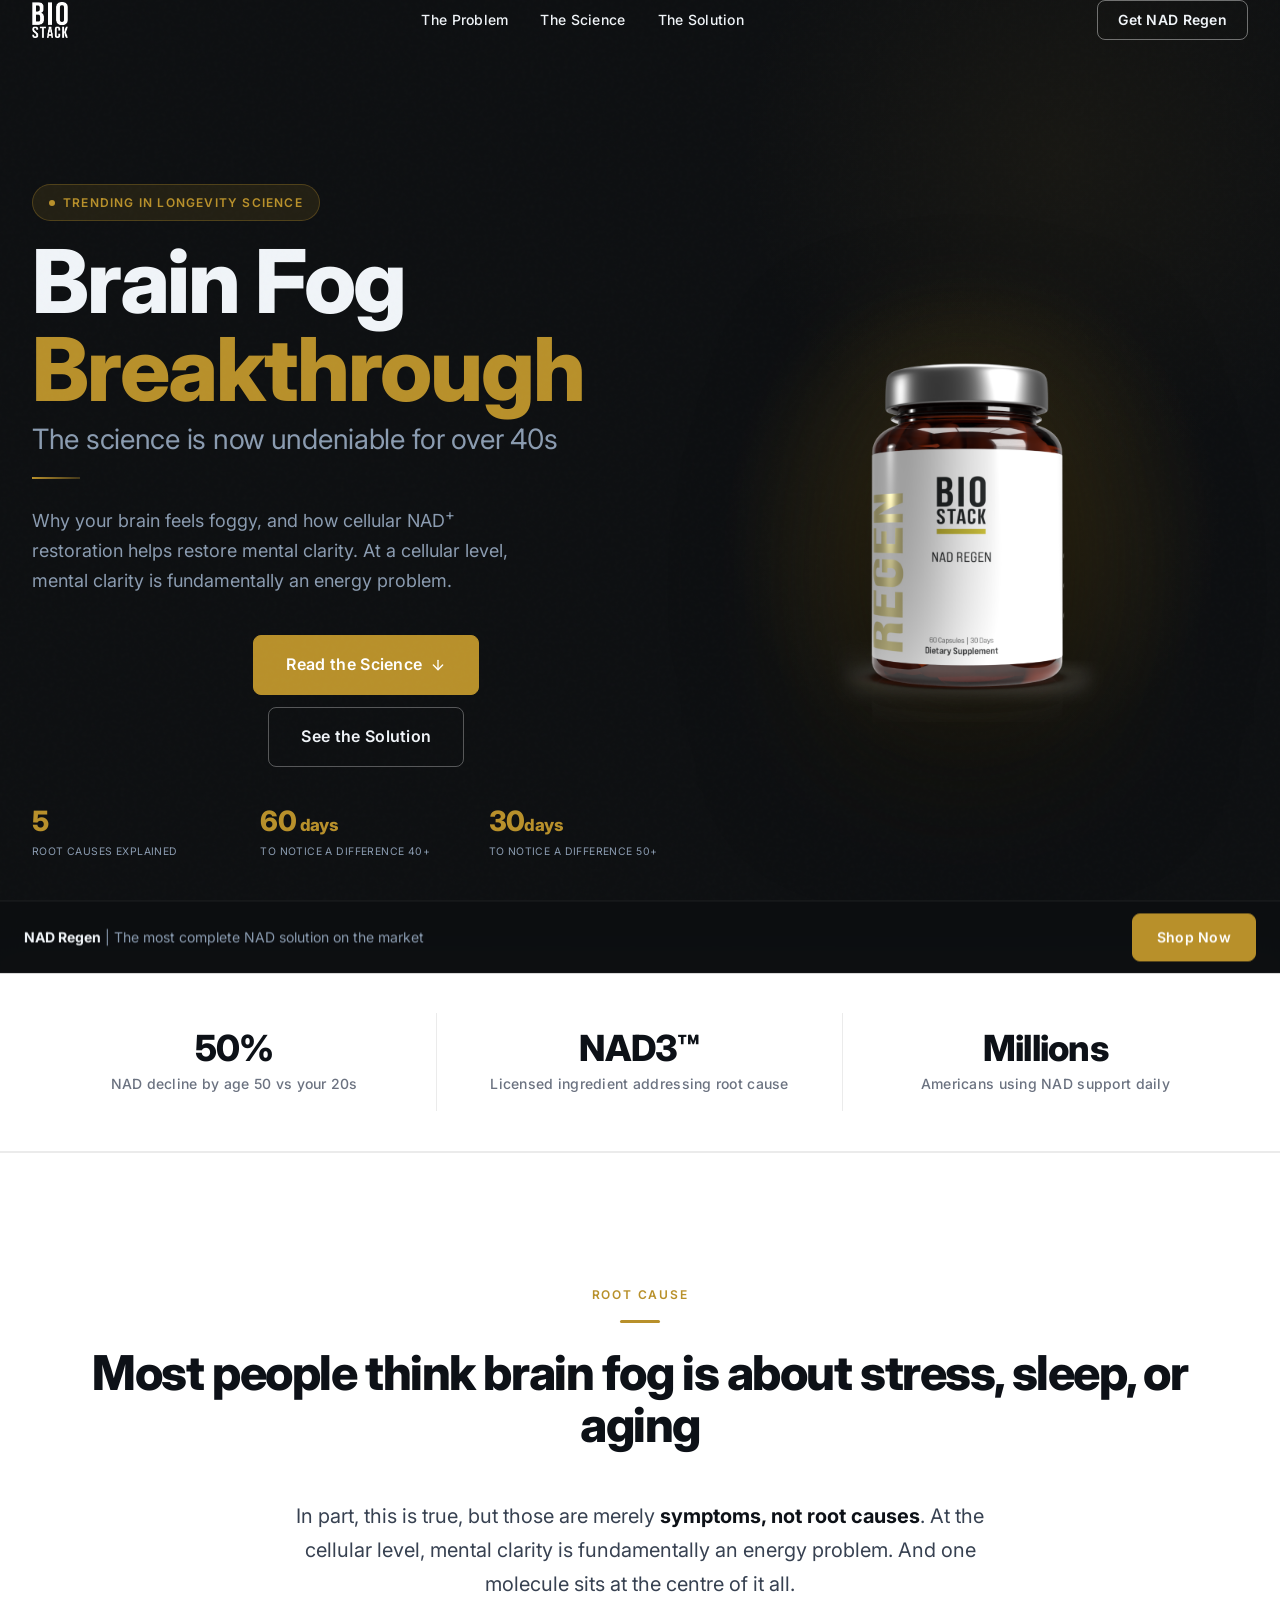
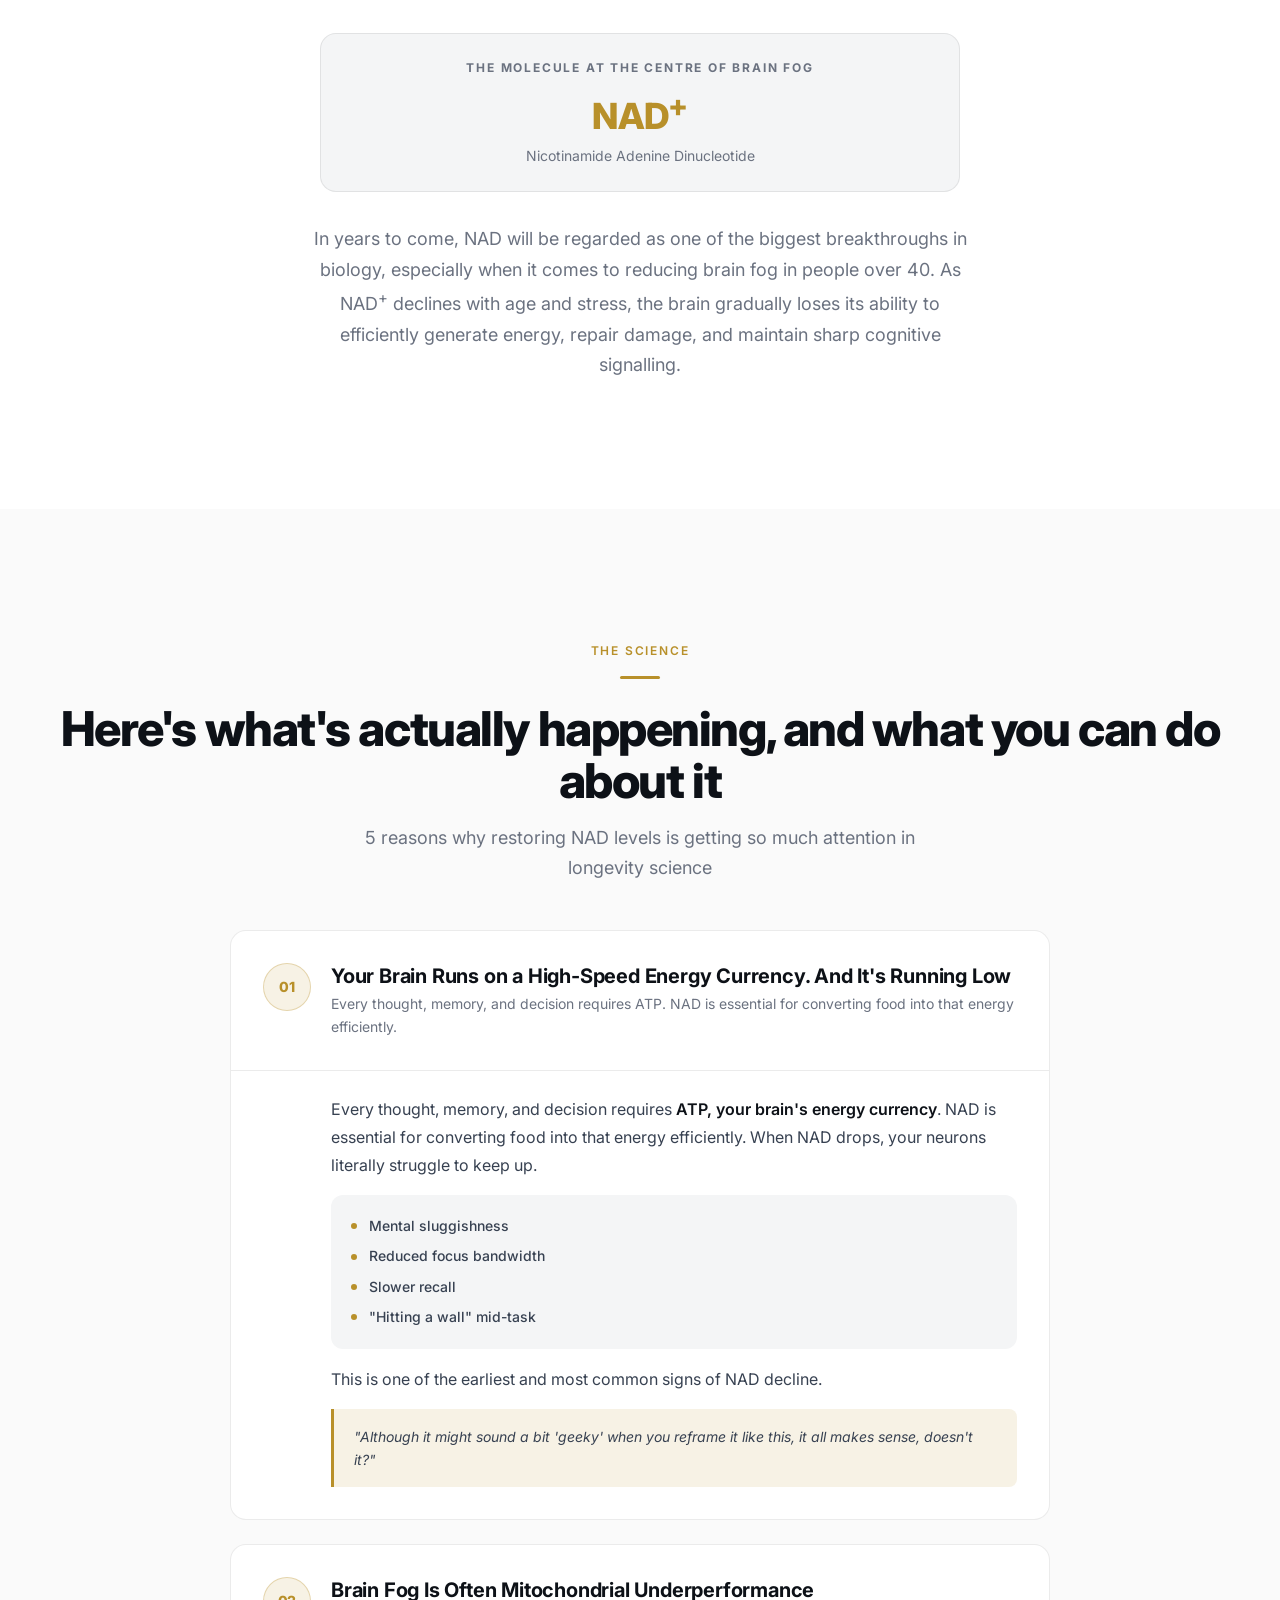
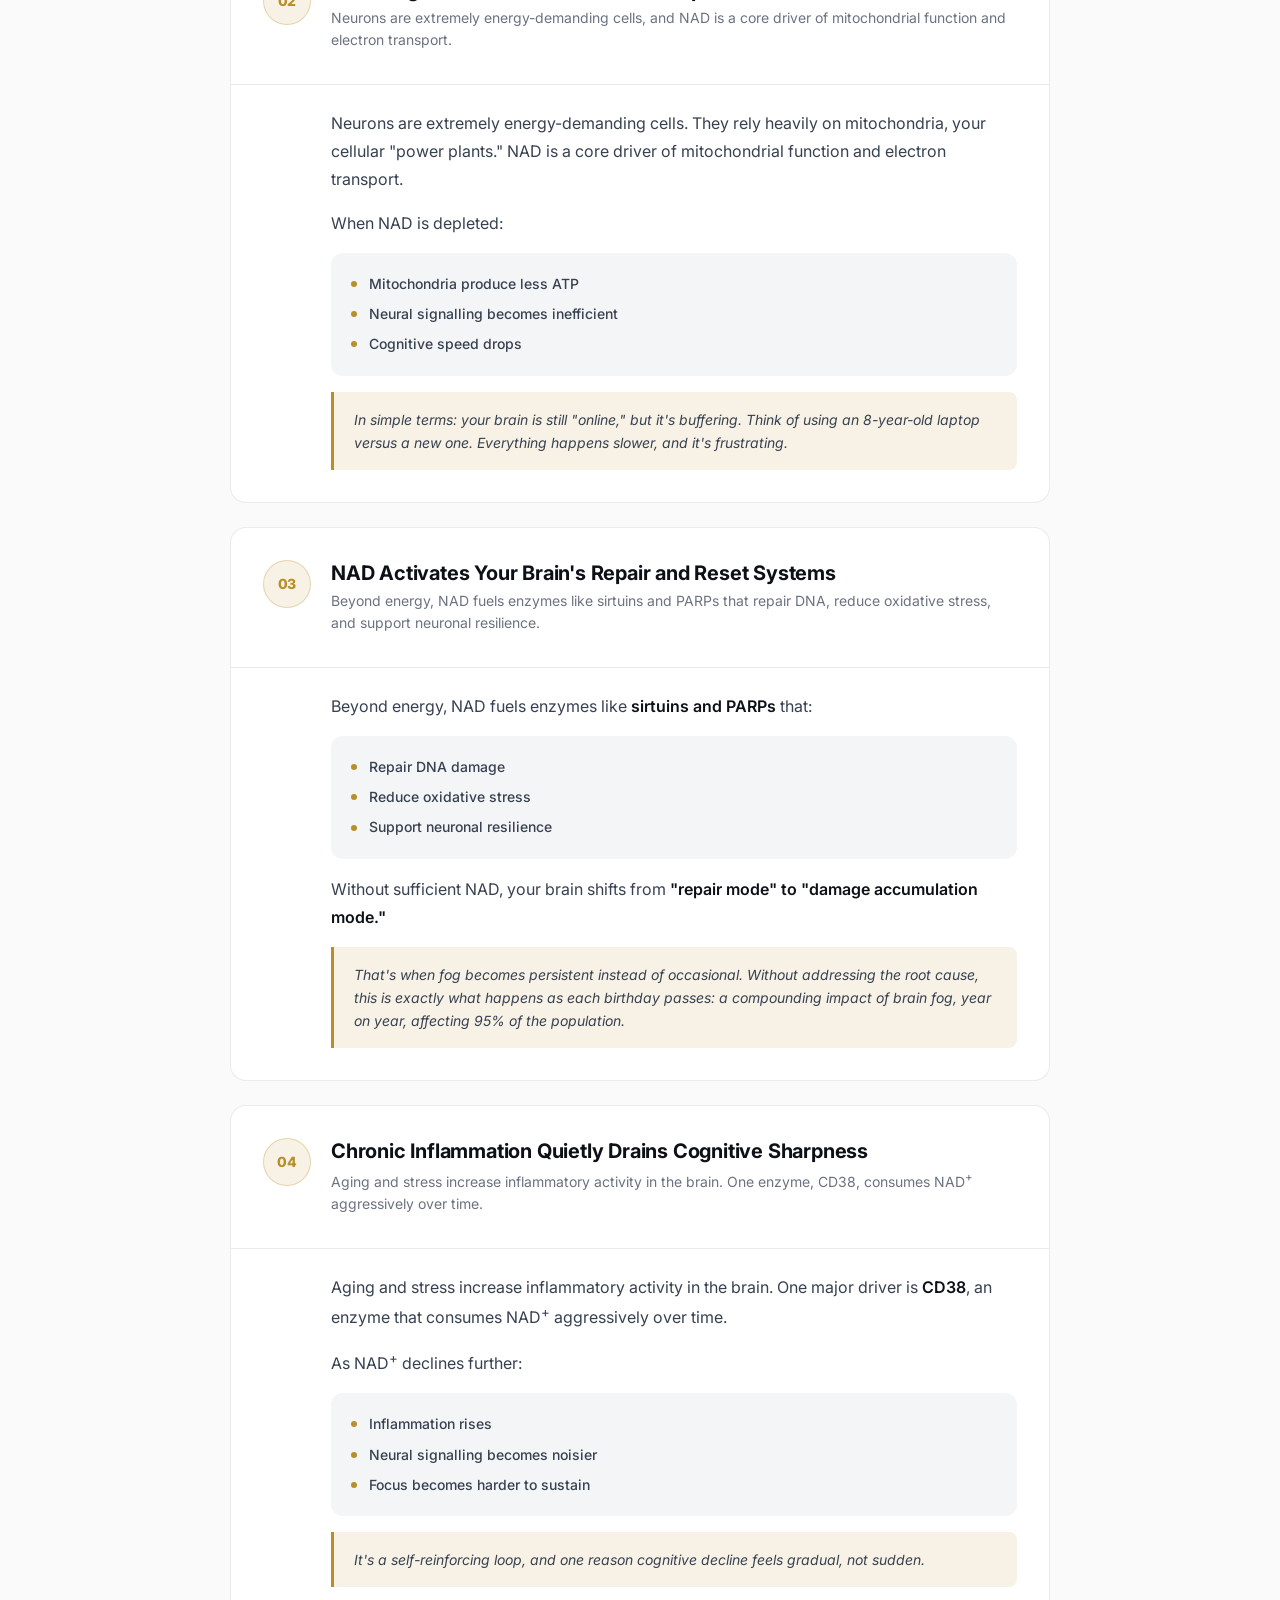
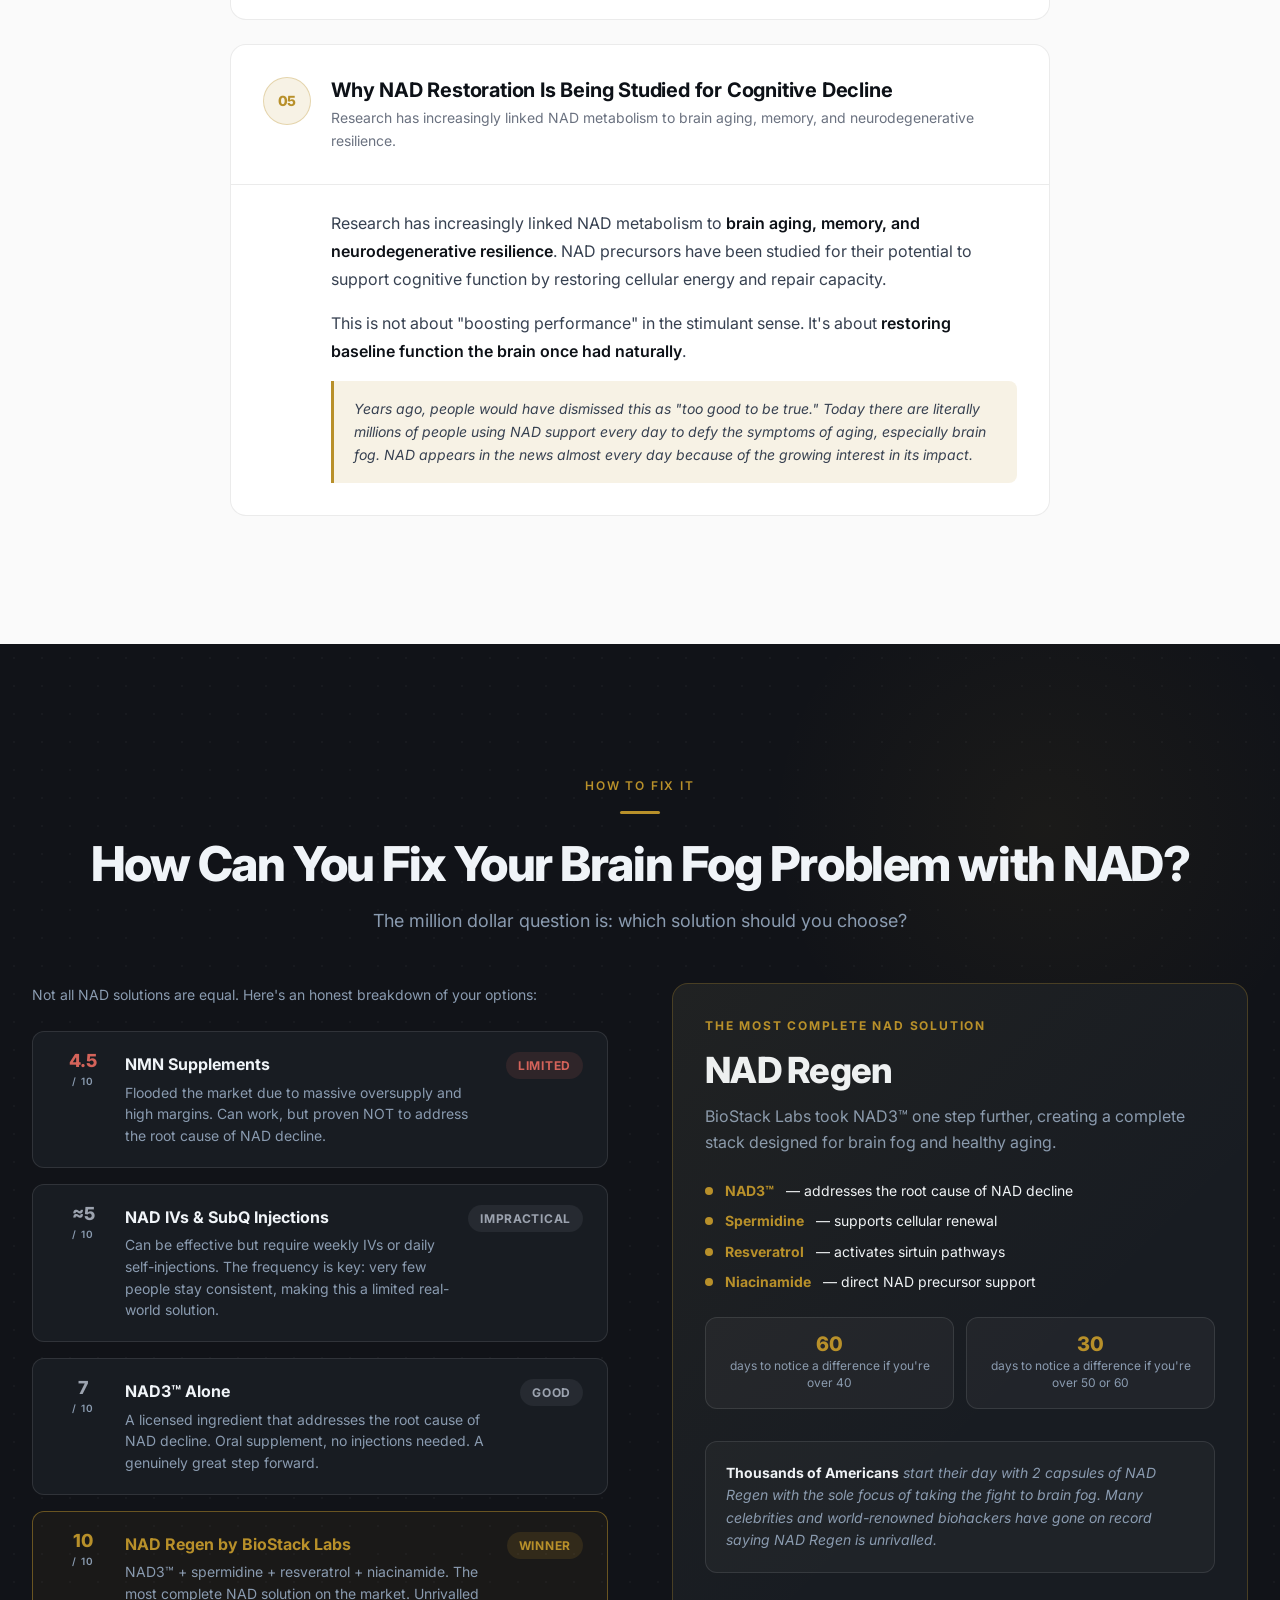
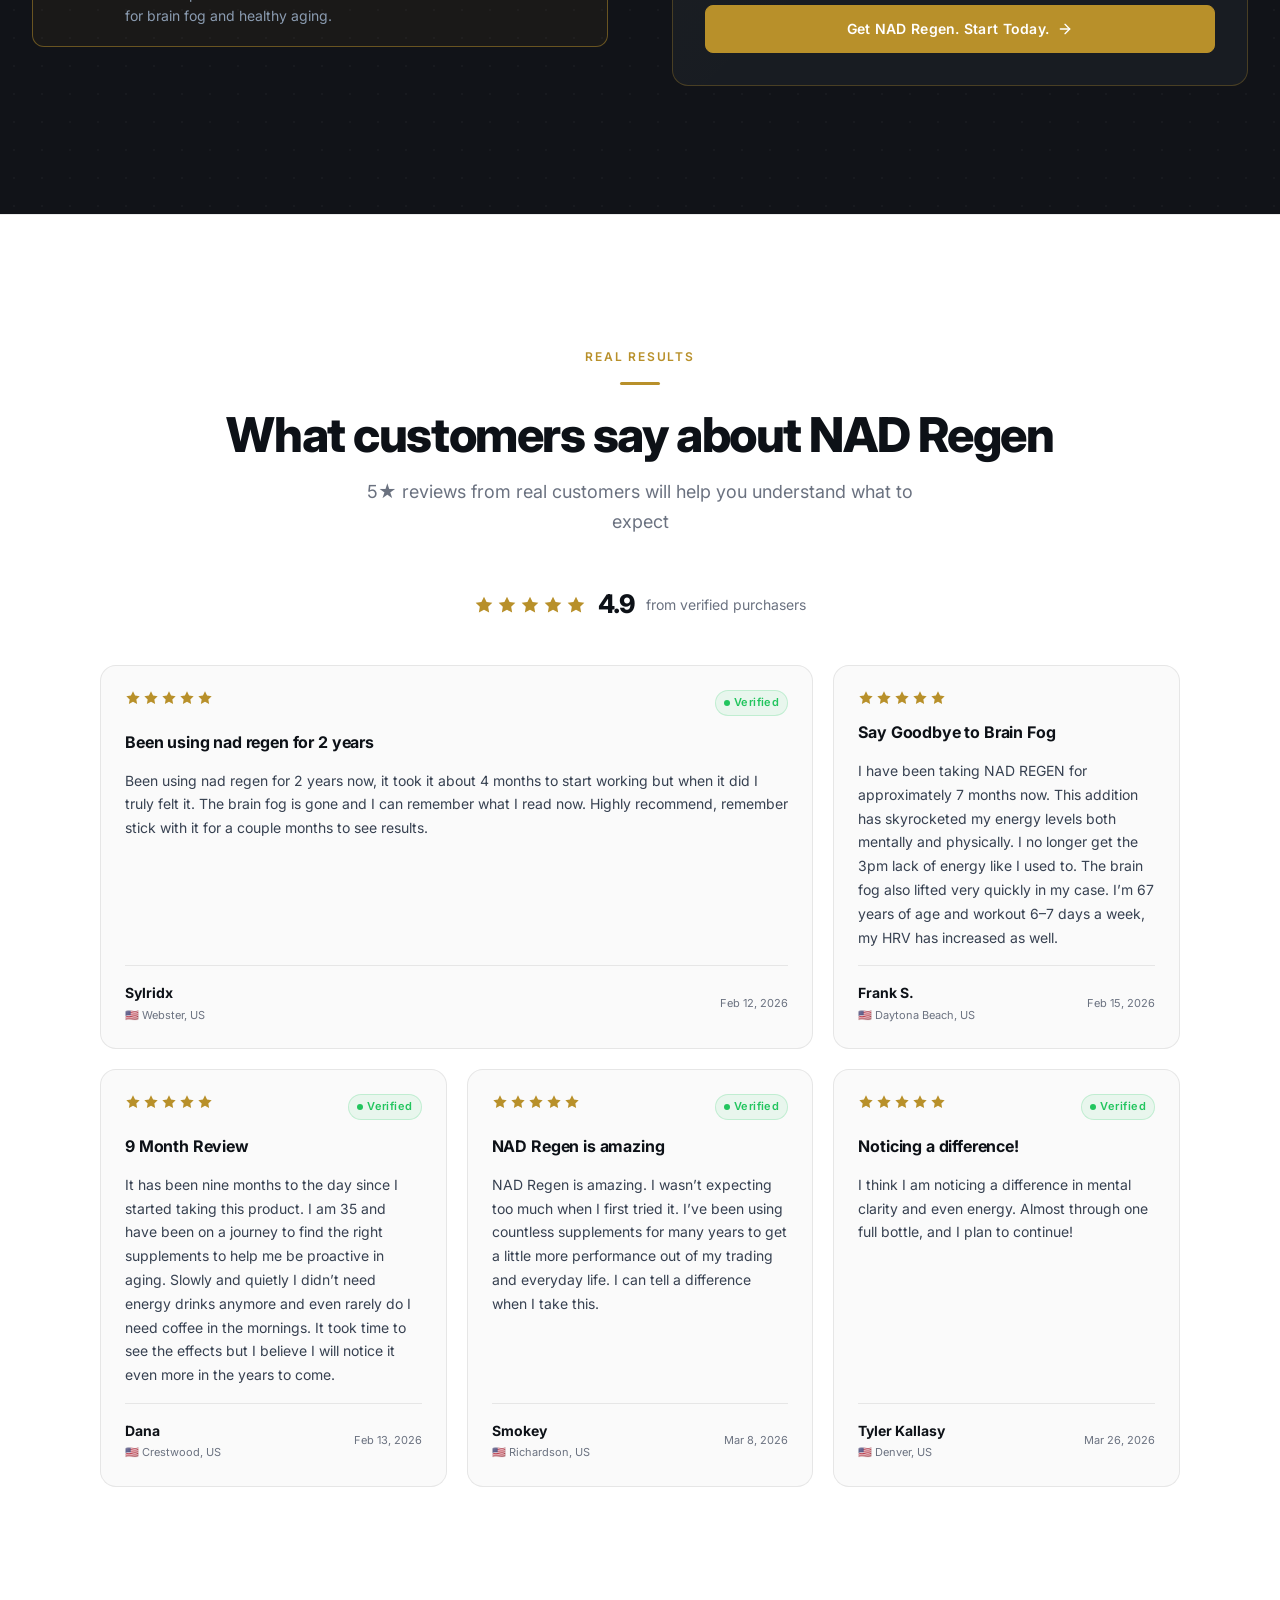
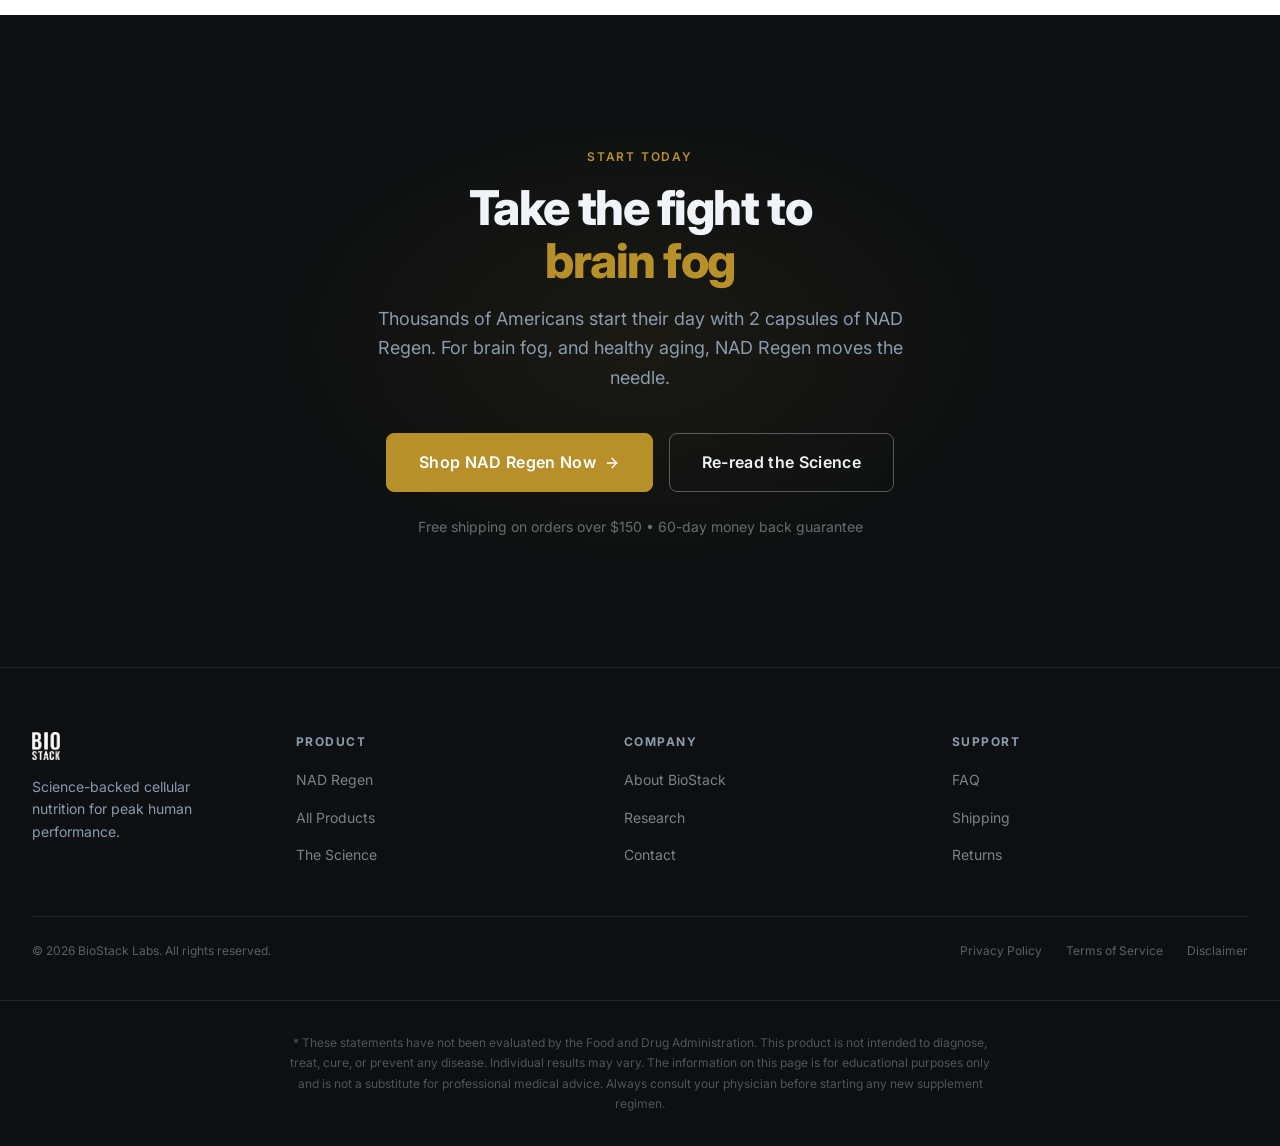
==== index.html @ 18ed27dd "Minor copy and UI fixes across both landing pages - Remove em-dashes from body copy throughout both " ====
<!DOCTYPE html>
<html lang="en">
<head>
  <meta charset="UTF-8">
  <meta name="viewport" content="width=device-width, initial-scale=1.0, viewport-fit=cover">
  <title>Brain Fog Breakthrough — NAD Regen | BioStack Labs</title>
  <meta name="description" content="Why your brain feels foggy after 40 — and how cellular NAD+ restoration helps restore mental clarity. The science is now undeniable.">
  <link rel="stylesheet" href="style.css">
  <style>
    /* ============================================================
       LANDER-SPECIFIC OVERRIDES & ADDITIONS
       ============================================================ */

    /* Progress bar */
    .progress-bar {
      position: fixed;
      top: 0;
      left: 0;
      height: 3px;
      background: linear-gradient(90deg, var(--color-accent-gold), #E8B84B);
      width: 0%;
      z-index: 200;
      transition: width 0.1s linear;
    }

    /* ── Hero ── */
    .hero__badge {
      display: inline-flex;
      align-items: center;
      gap: var(--space-2);
      background: rgba(184,144,42,0.12);
      border: 1px solid rgba(184,144,42,0.3);
      border-radius: 99px;
      padding: var(--space-2) var(--space-4);
      font-size: var(--text-xs);
      font-weight: 600;
      letter-spacing: 0.1em;
      text-transform: uppercase;
      color: var(--color-accent-gold);
      margin-bottom: var(--space-4);
    }

    .hero__badge-dot {
      width: 6px;
      height: 6px;
      border-radius: 50%;
      background: var(--color-accent-gold);
      animation: pulse 2s ease-in-out infinite;
    }

    @keyframes pulse {
      0%, 100% { opacity: 1; transform: scale(1); }
      50% { opacity: 0.5; transform: scale(0.8); }
    }

    .hero__headline-sub {
      display: block;
      font-size: clamp(1rem, 4vw, 1.75rem);
      font-weight: 400;
      color: var(--color-text-muted-on-dark);
      margin-top: var(--space-3);
      letter-spacing: -0.01em;
    }

    .hero__stat-row {
      display: grid;
      grid-template-columns: repeat(3, 1fr);
      gap: var(--space-4);
      margin-top: var(--space-8);
    }

    .hero__stat {
      display: flex;
      flex-direction: column;
      gap: 2px;
    }

    .hero__stat-value {
      font-size: clamp(1.1rem, 4vw, 1.75rem);
      font-weight: 800;
      color: var(--color-accent-gold);
      letter-spacing: -0.02em;
    }

    .hero__stat-label {
      font-size: 0.65rem;
      color: var(--color-text-muted-on-dark);
      letter-spacing: 0.04em;
      text-transform: uppercase;
      line-height: 1.4;
    }

    /* ── Intro section ── */
    .intro {
      background: var(--color-bg-surface);
      border-top: 1px solid var(--color-border);
    }

    .intro__lead {
      font-size: clamp(1rem, 3vw, 1.25rem);
      line-height: 1.7;
      color: var(--color-text-secondary);
      max-width: 720px;
      margin: 0 auto var(--space-8);
      text-align: center;
    }

    .intro__lead strong {
      color: var(--color-text-primary);
    }

    .intro__molecule {
      text-align: center;
      background: var(--color-bg-elevated);
      border: 1px solid var(--color-border);
      border-radius: var(--border-radius-xl);
      padding: var(--space-6) var(--space-6);
      max-width: 640px;
      margin: 0 auto;
    }

    .intro__molecule-label {
      font-size: var(--text-xs);
      font-weight: 700;
      letter-spacing: 0.15em;
      text-transform: uppercase;
      color: var(--color-text-muted);
      margin-bottom: var(--space-3);
    }

    .intro__molecule-name {
      font-size: var(--text-3xl);
      font-weight: 800;
      color: var(--color-text-primary);
      letter-spacing: -0.02em;
      line-height: 1.1;
    }

    .intro__molecule-name em {
      font-style: normal;
      color: var(--color-accent-gold);
    }

    .intro__molecule-full {
      font-size: var(--text-sm);
      color: var(--color-text-muted);
      margin-top: var(--space-2);
    }

    /* ── Listicle section ── */
    .listicle {
      background: var(--color-bg-base);
    }

    .listicle__items {
      display: flex;
      flex-direction: column;
      gap: var(--space-6);
      max-width: 820px;
      margin: 0 auto;
    }

    .listicle-item {
      background: var(--color-bg-surface);
      border: 1px solid var(--color-border);
      border-radius: var(--border-radius-xl);
      overflow: hidden;
      transition: box-shadow var(--transition-normal), border-color var(--transition-normal);
    }

    .listicle-item:hover {
      box-shadow: var(--shadow-lg);
      border-color: rgba(184,144,42,0.25);
    }

    .listicle-item__header {
      display: flex;
      align-items: flex-start;
      gap: var(--space-3);
      padding: var(--space-5) var(--space-5);
    }

    @media (min-width: 640px) {
      .listicle-item__header { gap: var(--space-5); padding: var(--space-8); }
    }

    .listicle-item__number {
      flex-shrink: 0;
      width: 40px;
      height: 40px;
      border-radius: 50%;
      background: var(--color-accent-gold-light);
      border: 1.5px solid rgba(184,144,42,0.3);
      display: flex;
      align-items: center;
      justify-content: center;
      font-size: var(--text-xs);
      font-weight: 800;
      color: var(--color-accent-gold);
      letter-spacing: -0.02em;
    }

    @media (min-width: 640px) {
      .listicle-item__number { width: 48px; height: 48px; font-size: var(--text-sm); }
    }

    .listicle-item__meta {
      flex: 1;
      min-width: 0;
    }

    .listicle-item__title {
      font-family: var(--font-body);
      font-size: clamp(0.95rem, 3vw, 1.25rem);
      font-weight: 700;
      color: var(--color-text-primary);
      line-height: 1.3;
      letter-spacing: -0.01em;
      margin-bottom: var(--space-1);
    }

    .listicle-item__summary {
      font-size: var(--text-sm);
      color: var(--color-text-muted);
      line-height: 1.6;
      display: none;
    }

    @media (min-width: 480px) {
      .listicle-item__summary { display: block; }
    }

    .listicle-item__body {
      display: block;
    }

    .listicle-item__content {
      padding: var(--space-5) var(--space-5) var(--space-6);
      border-top: 1px solid var(--color-border);
    }

    @media (min-width: 640px) {
      .listicle-item__content {
        padding: var(--space-6) var(--space-8) var(--space-8);
        padding-left: calc(var(--space-8) + 48px + var(--space-5));
      }
    }

    .listicle-item__content p {
      font-size: var(--text-base);
      line-height: 1.75;
      color: var(--color-text-secondary);
      margin-bottom: var(--space-4);
    }

    .listicle-item__content p:last-child {
      margin-bottom: 0;
    }

    .listicle-item__content p strong {
      color: var(--color-text-primary);
      font-weight: 600;
    }

    .symptom-list {
      display: flex;
      flex-direction: column;
      gap: var(--space-2);
      margin: var(--space-4) 0;
      background: var(--color-bg-elevated);
      border-radius: var(--border-radius-lg);
      padding: var(--space-5);
    }

    .symptom-list__item {
      display: flex;
      align-items: center;
      gap: var(--space-3);
      font-size: var(--text-sm);
      font-weight: 500;
      color: var(--color-text-secondary);
    }

    .symptom-list__item::before {
      content: '';
      flex-shrink: 0;
      width: 6px;
      height: 6px;
      border-radius: 50%;
      background: var(--color-accent-gold);
    }

    .listicle-item__callout {
      background: var(--color-accent-gold-light);
      border-left: 3px solid var(--color-accent-gold);
      border-radius: 0 var(--border-radius) var(--border-radius) 0;
      padding: var(--space-4) var(--space-5);
      margin-top: var(--space-4);
      font-size: var(--text-sm);
      font-style: italic;
      color: var(--color-text-secondary);
      line-height: 1.65;
    }

    /* ── Solution section ── */
    .solution {
      background: var(--color-dark-section);
      position: relative;
      overflow: hidden;
    }

    .solution__bg-dots {
      position: absolute;
      inset: 0;
      background-image: radial-gradient(circle, rgba(255,255,255,0.03) 1px, transparent 1px);
      background-size: 28px 28px;
      pointer-events: none;
    }

    .solution__bg-glow {
      position: absolute;
      top: -10%;
      right: -5%;
      width: 600px;
      height: 600px;
      background: radial-gradient(ellipse, rgba(184,144,42,0.06) 0%, transparent 65%);
      pointer-events: none;
    }

    .solution__grid {
      display: grid;
      grid-template-columns: 1fr;
      gap: var(--space-12);
      position: relative;
      z-index: 1;
    }

    @media (min-width: 1024px) {
      .solution__grid {
        grid-template-columns: 1fr 1fr;
        gap: var(--space-16);
        align-items: start;
      }
    }

    .solution__options {
      display: flex;
      flex-direction: column;
      gap: var(--space-4);
    }

    .solution-option {
      background: var(--color-dark-card);
      border: 1px solid var(--color-border-dark);
      border-radius: var(--border-radius-lg);
      padding: var(--space-4) var(--space-4);
      display: flex;
      align-items: flex-start;
      gap: var(--space-3);
      transition: border-color var(--transition-normal);
    }

    @media (min-width: 640px) {
      .solution-option { padding: var(--space-5) var(--space-6); gap: var(--space-4); }
    }

    .solution-option--winner {
      border-color: rgba(184,144,42,0.5);
      background: rgba(184,144,42,0.05);
    }

    .solution-option__score {
      flex-shrink: 0;
      display: flex;
      flex-direction: column;
      align-items: center;
      gap: 3px;
      min-width: 40px;
    }

    @media (min-width: 640px) {
      .solution-option__score { min-width: 52px; }
    }

    .solution-option__rating {
      font-size: var(--text-base);
      font-weight: 800;
      line-height: 1;
    }

    @media (min-width: 640px) {
      .solution-option__rating { font-size: var(--text-lg); }
    }

    .solution-option--limited .solution-option__rating { color: #D4635A; }
    .solution-option--okay .solution-option__rating { color: #9CA3AF; }
    .solution-option--winner .solution-option__rating { color: var(--color-accent-gold); }

    .solution-option__label {
      font-size: 10px;
      font-weight: 600;
      letter-spacing: 0.08em;
      text-transform: uppercase;
      color: var(--color-text-muted-on-dark);
    }

    .solution-option__info {
      flex: 1;
    }

    .solution-option__name {
      font-size: var(--text-base);
      font-weight: 700;
      color: var(--color-text-on-dark);
      margin-bottom: var(--space-1);
    }

    .solution-option--winner .solution-option__name {
      color: var(--color-accent-gold);
    }

    .solution-option__desc {
      font-size: var(--text-sm);
      color: var(--color-text-muted-on-dark);
      line-height: 1.55;
    }

    .solution-option__badge {
      display: none;
    }

    @media (min-width: 480px) {
      .solution-option__badge {
        display: inline-block;
        flex-shrink: 0;
        font-size: var(--text-xs);
        font-weight: 700;
        letter-spacing: 0.06em;
        text-transform: uppercase;
        padding: var(--space-1) var(--space-3);
        border-radius: 99px;
        white-space: nowrap;
      }
    }

    .solution-option--limited .solution-option__badge {
      background: rgba(212,99,90,0.12);
      color: #D4635A;
    }

    .solution-option--okay .solution-option__badge {
      background: rgba(156,163,175,0.1);
      color: #9CA3AF;
    }

    .solution-option--winner .solution-option__badge {
      background: rgba(184,144,42,0.15);
      color: var(--color-accent-gold);
    }

    /* Product highlight */
    .product-highlight {
      background: var(--color-dark-card);
      border: 1px solid rgba(184,144,42,0.3);
      border-radius: var(--border-radius-xl);
      padding: var(--space-5);
      position: relative;
      overflow: hidden;
    }

    @media (min-width: 640px) {
      .product-highlight { padding: var(--space-8); }
    }

    .product-highlight::before {
      content: '';
      position: absolute;
      inset: 0;
      background: linear-gradient(135deg, rgba(184,144,42,0.05) 0%, transparent 60%);
      pointer-events: none;
    }

    .product-highlight__eyebrow {
      font-size: var(--text-xs);
      font-weight: 700;
      letter-spacing: 0.15em;
      text-transform: uppercase;
      color: var(--color-accent-gold);
      margin-bottom: var(--space-4);
    }

    .product-highlight__name {
      font-size: clamp(1.5rem, 5vw, 2.25rem);
      font-weight: 800;
      color: var(--color-text-on-dark);
      letter-spacing: -0.02em;
      line-height: 1.1;
      margin-bottom: var(--space-3);
    }

    .product-highlight__tagline {
      font-size: var(--text-base);
      color: var(--color-text-muted-on-dark);
      line-height: 1.65;
      margin-bottom: var(--space-6);
    }

    .product-highlight__stack {
      display: flex;
      flex-direction: column;
      gap: var(--space-2);
      margin-bottom: var(--space-6);
    }

    .stack-item {
      display: flex;
      align-items: center;
      gap: var(--space-3);
      font-size: var(--text-sm);
      color: var(--color-text-on-dark);
    }

    .stack-item__dot {
      flex-shrink: 0;
      width: 8px;
      height: 8px;
      border-radius: 50%;
      background: var(--color-accent-gold);
    }

    .stack-item strong {
      color: var(--color-accent-gold);
    }

    .product-highlight__timelines {
      display: grid;
      grid-template-columns: 1fr 1fr;
      gap: var(--space-3);
      margin-bottom: var(--space-8);
    }

    .timeline-card {
      background: rgba(255,255,255,0.04);
      border: 1px solid var(--color-border-dark);
      border-radius: var(--border-radius-lg);
      padding: var(--space-4);
      text-align: center;
    }

    .timeline-card__value {
      font-size: var(--text-xl);
      font-weight: 800;
      color: var(--color-accent-gold);
      line-height: 1;
      margin-bottom: var(--space-1);
    }

    .timeline-card__label {
      font-size: var(--text-xs);
      color: var(--color-text-muted-on-dark);
      line-height: 1.4;
    }

    .product-highlight__social-proof {
      background: rgba(255,255,255,0.03);
      border: 1px solid var(--color-border-dark);
      border-radius: var(--border-radius-lg);
      padding: var(--space-5);
      margin-bottom: var(--space-8);
      font-size: var(--text-sm);
      color: var(--color-text-muted-on-dark);
      line-height: 1.6;
      font-style: italic;
    }

    .product-highlight__social-proof strong {
      color: var(--color-text-on-dark);
      font-style: normal;
    }

    /* ── Proof / Social section ── */
    .social-proof {
      background: var(--color-bg-surface);
      border-top: 1px solid var(--color-border);
    }

    /* ── Review cards ── */
    .reviews-aggregate {
      display: flex;
      align-items: center;
      justify-content: center;
      gap: var(--space-3);
      margin-bottom: var(--space-10);
      flex-wrap: wrap;
    }

    .reviews-aggregate__stars {
      display: flex;
      gap: 3px;
    }

    .reviews-aggregate__star {
      width: 20px;
      height: 20px;
      color: var(--color-accent-gold);
    }

    .reviews-aggregate__score {
      font-size: var(--text-2xl);
      font-weight: 800;
      color: var(--color-text-primary);
      letter-spacing: -0.03em;
    }

    .reviews-aggregate__label {
      font-size: var(--text-sm);
      color: var(--color-text-muted);
    }

    .reviews-grid {
      display: grid;
      grid-template-columns: 1fr;
      gap: var(--space-5);
      max-width: 1080px;
      margin: 0 auto;
    }

    @media (min-width: 640px) {
      .reviews-grid {
        grid-template-columns: repeat(2, 1fr);
      }
    }

    @media (min-width: 1024px) {
      .reviews-grid {
        grid-template-columns: repeat(3, 1fr);
      }
      .reviews-grid .review-card:first-child {
        grid-column: span 2;
      }
    }

    .review-card {
      background: var(--color-bg-base);
      border: 1px solid var(--color-border);
      border-radius: var(--border-radius-xl);
      padding: var(--space-6);
      display: flex;
      flex-direction: column;
      gap: var(--space-4);
      transition: box-shadow var(--transition-normal), border-color var(--transition-normal), transform var(--transition-normal);
    }

    .review-card:hover {
      box-shadow: var(--shadow-lg);
      border-color: rgba(184,144,42,0.2);
      transform: translateY(-2px);
    }

    .review-card__header {
      display: flex;
      align-items: flex-start;
      justify-content: space-between;
      gap: var(--space-3);
    }

    .review-card__stars {
      display: flex;
      gap: 2px;
    }

    .review-card__star {
      width: 16px;
      height: 16px;
      color: var(--color-accent-gold);
    }

    .review-card__verified {
      display: inline-flex;
      align-items: center;
      gap: 4px;
      font-size: 11px;
      font-weight: 600;
      letter-spacing: 0.04em;
      color: #22c55e;
      background: rgba(34,197,94,0.08);
      border: 1px solid rgba(34,197,94,0.2);
      border-radius: 99px;
      padding: 3px 8px;
      white-space: nowrap;
    }

    .review-card__verified::before {
      content: '';
      width: 6px;
      height: 6px;
      border-radius: 50%;
      background: #22c55e;
      flex-shrink: 0;
    }

    .review-card__title {
      font-size: var(--text-base);
      font-weight: 700;
      color: var(--color-text-primary);
      line-height: 1.3;
      letter-spacing: -0.01em;
    }

    .review-card__body {
      font-size: var(--text-sm);
      color: var(--color-text-secondary);
      line-height: 1.7;
      flex: 1;
    }

    .review-card__footer {
      display: flex;
      align-items: center;
      justify-content: space-between;
      gap: var(--space-3);
      padding-top: var(--space-4);
      border-top: 1px solid var(--color-border);
    }

    .review-card__author {
      display: flex;
      flex-direction: column;
      gap: 2px;
    }

    .review-card__name {
      font-size: var(--text-sm);
      font-weight: 700;
      color: var(--color-text-primary);
    }

    .review-card__location {
      font-size: 11px;
      color: var(--color-text-muted);
      display: flex;
      align-items: center;
      gap: 4px;
    }

    .review-card__date {
      font-size: 11px;
      color: var(--color-text-muted);
      white-space: nowrap;
    }

    /* ── Final CTA ── */
    .final-cta {
      background: var(--color-hero-bg);
      position: relative;
      overflow: hidden;
      text-align: center;
    }

    .final-cta__glow {
      position: absolute;
      top: 50%;
      left: 50%;
      transform: translate(-50%, -50%);
      width: 800px;
      height: 500px;
      background: radial-gradient(ellipse, rgba(184,144,42,0.08) 0%, transparent 70%);
      pointer-events: none;
    }

    .final-cta__content {
      position: relative;
      z-index: 1;
    }

    .final-cta__title {
      font-size: clamp(1.75rem, 6vw, 3rem);
      font-weight: 800;
      color: var(--color-text-on-dark);
      letter-spacing: -0.03em;
      line-height: 1.1;
      margin-bottom: var(--space-4);
    }

    .final-cta__title em {
      font-style: normal;
      color: var(--color-accent-gold);
    }

    .final-cta__sub {
      font-size: var(--text-lg);
      color: var(--color-text-muted-on-dark);
      max-width: 560px;
      margin: 0 auto var(--space-10);
      line-height: 1.65;
    }

    .final-cta__actions {
      display: flex;
      gap: var(--space-4);
      justify-content: center;
      flex-wrap: wrap;
    }

    .final-cta__note {
      margin-top: var(--space-6);
      font-size: var(--text-sm);
      color: rgba(240,244,248,0.4);
    }

    /* ── Disclaimer footer ── */
    .disclaimer {
      background: var(--color-hero-bg);
      border-top: 1px solid var(--color-border-dark);
      padding: var(--space-8) 0;
    }

    .disclaimer__text {
      font-size: var(--text-xs);
      color: rgba(240,244,248,0.3);
      line-height: 1.7;
      max-width: 720px;
      margin: 0 auto;
      text-align: center;
    }

    /* ── Reading progress sticky nav ── */
    .sticky-cta {
      position: fixed;
      bottom: 0;
      left: 0;
      right: 0;
      background: rgba(13,15,17,0.95);
      backdrop-filter: blur(16px);
      -webkit-backdrop-filter: blur(16px);
      border-top: 1px solid rgba(255,255,255,0.08);
      padding: var(--space-3) var(--space-4);
      padding-bottom: calc(var(--space-3) + env(safe-area-inset-bottom, 0px));
      z-index: 90;
      display: flex;
      align-items: center;
      justify-content: space-between;
      gap: var(--space-4);
      transform: translateY(100%);
      transition: transform var(--transition-slow);
    }

    @media (min-width: 640px) {
      .sticky-cta { padding: var(--space-3) var(--space-6); }
    }

    .sticky-cta--visible {
      transform: translateY(0);
    }

    .sticky-cta__text {
      font-size: var(--text-sm);
      color: var(--color-text-muted-on-dark);
      display: none;
    }

    @media (min-width: 640px) {
      .sticky-cta__text { display: block; }
    }

    .sticky-cta__text strong {
      color: var(--color-text-on-dark);
    }
  </style>
</head>
<body>

  <!-- Reading progress bar -->
  <div class="progress-bar" id="progressBar"></div>

  <!-- ============================================================
       NAVIGATION
       ============================================================ -->
  <nav class="nav nav--transparent" id="mainNav" role="navigation" aria-label="Main navigation">
    <div class="container">
      <div class="nav__inner">
        <a href="#" class="nav__logo" aria-label="BioStack Labs">
          <img src="biostack-logo-white.png" alt="BioStack Labs" style="height:36px;width:auto;object-fit:contain;">
        </a>
        <div class="nav__links">
          <a href="#the-problem" class="nav__link">The Problem</a>
          <a href="#the-science" class="nav__link">The Science</a>
          <a href="#the-solution" class="nav__link">The Solution</a>
        </div>
        <a href="#the-solution" class="nav__cta">Get NAD Regen</a>
        <button class="nav__hamburger" id="menuBtn" aria-label="Open menu" aria-expanded="false">
          <span></span><span></span><span></span>
        </button>
      </div>
    </div>
  </nav>

  <!-- Mobile menu -->
  <div class="mobile-menu" id="mobileMenu" role="dialog" aria-modal="true" aria-label="Navigation menu">
    <button class="mobile-menu__close" id="menuClose" aria-label="Close menu">&#x2715;</button>
    <nav class="mobile-menu__links">
      <a href="#the-problem" class="mobile-menu__link">The Problem</a>
      <a href="#the-science" class="mobile-menu__link">The Science</a>
      <a href="#the-solution" class="mobile-menu__link">The Solution</a>
      <a href="#the-solution" class="btn btn--gold btn--lg" style="margin-top:var(--space-4)">Get NAD Regen</a>
    </nav>
  </div>

  <!-- ============================================================
       HERO
       ============================================================ -->
  <section class="hero" id="top">
    <div class="hero__bg-grain" aria-hidden="true"></div>
    <div class="hero__bg-glow" aria-hidden="true"></div>
    <div class="container">
      <div class="hero__grid">

        <div class="hero__content">
          <div class="hero__badge" aria-label="Trending in longevity science">
            <span class="hero__badge-dot" aria-hidden="true"></span>
            Trending in longevity science
          </div>

          <h1 class="hero__headline">
            Brain Fog
            <em>Breakthrough</em>
            <span class="hero__headline-sub">The science is now undeniable for over 40s</span>
          </h1>

          <span class="hero__rule" aria-hidden="true"></span>

          <p class="hero__subheadline">
            Why your brain feels foggy, and how cellular NAD<sup>+</sup> restoration helps restore mental clarity. At a cellular level, mental clarity is fundamentally an energy problem.
          </p>

          <div class="hero__actions" style="flex-direction:column;gap:var(--space-3);">
            <a href="#the-science" class="btn btn--gold btn--lg" style="justify-content:center;">
              Read the Science
              <svg width="16" height="16" viewBox="0 0 24 24" fill="none" stroke="currentColor" stroke-width="2" stroke-linecap="round" stroke-linejoin="round" aria-hidden="true"><line x1="12" y1="5" x2="12" y2="19"/><polyline points="19 12 12 19 5 12"/></svg>
            </a>
            <a href="#the-solution" class="btn btn--ghost-light btn--lg" style="justify-content:center;">See the Solution</a>
          </div>

          <div class="hero__stat-row">
            <div class="hero__stat">
              <span class="hero__stat-value">5</span>
              <span class="hero__stat-label">Root causes explained</span>
            </div>
            <div class="hero__stat">
              <span class="hero__stat-value">60<small style="font-size:0.6em"> days</small></span>
              <span class="hero__stat-label">To notice a difference 40+</span>
            </div>
            <div class="hero__stat">
              <span class="hero__stat-value">30<small style="font-size:0.6em">days</small></span>
              <span class="hero__stat-label">To notice a difference 50+</span>
            </div>
          </div>
        </div>

        <div class="hero__visual">
          <div class="hero__bottle-hero">
            <div class="hero__bottle-glow" aria-hidden="true"></div>
            <img src="nad-regen-bottle.png"
                 alt="NAD Regen by BioStack Labs — the most complete NAD solution on the market"
                 class="hero__bottle-img">
          </div>
        </div>

      </div>
    </div>
  </section>

  <!-- ============================================================
       PHILOSOPHY STRIP
       ============================================================ -->
  <div class="philosophy-strip" role="region" aria-label="Key facts">
    <div class="container">
      <div class="philosophy-strip__inner">
        <div class="philosophy-stat">
          <div class="philosophy-stat__number">50%</div>
          <div class="philosophy-stat__label">NAD decline by age 50 vs your 20s</div>
        </div>
        <div class="philosophy-stat">
          <div class="philosophy-stat__number">NAD3&#8482;</div>
          <div class="philosophy-stat__label">Licensed ingredient addressing root cause</div>
        </div>
        <div class="philosophy-stat">
          <div class="philosophy-stat__number">Millions</div>
          <div class="philosophy-stat__label">Americans using NAD support daily</div>
        </div>
      </div>
    </div>
  </div>

  <!-- ============================================================
       INTRO — THE ROOT CAUSE
       ============================================================ -->
  <section class="intro section" id="the-problem" aria-labelledby="intro-title">
    <div class="container">
      <div class="section-header section-header--center reveal">
        <span class="section-header__eyebrow">Root cause</span>
        <span class="section-rule" aria-hidden="true"></span>
        <h2 class="section-header__title" id="intro-title">Most people think brain fog is about stress, sleep, or aging</h2>
      </div>

      <p class="intro__lead reveal reveal--delay-1">
        In part, this is true, but those are merely <strong>symptoms, not root causes</strong>. At the cellular level, mental clarity is fundamentally an energy problem. And one molecule sits at the centre of it all.
      </p>

      <div class="intro__molecule reveal reveal--delay-2" role="figure" aria-label="The molecule at the centre of brain fog">
        <div class="intro__molecule-label">The molecule at the centre of brain fog</div>
        <div class="intro__molecule-name"><em>NAD<sup>+</sup></em></div>
        <div class="intro__molecule-full">Nicotinamide Adenine Dinucleotide</div>
      </div>

      <p style="text-align:center;margin-top:var(--space-8);max-width:680px;margin-left:auto;margin-right:auto;font-size:clamp(0.95rem,2.5vw,1.125rem);color:var(--color-text-muted);line-height:1.7;" class="reveal reveal--delay-3">
        In years to come, NAD will be regarded as one of the biggest breakthroughs in biology, especially when it comes to reducing brain fog in people over 40. As NAD<sup>+</sup> declines with age and stress, the brain gradually loses its ability to efficiently generate energy, repair damage, and maintain sharp cognitive signalling.
      </p>
    </div>
  </section>

  <!-- ============================================================
       LISTICLE — 5 REASONS
       ============================================================ -->
  <section class="listicle section" id="the-science" aria-labelledby="listicle-title">
    <div class="container">
      <div class="section-header section-header--center reveal">
        <span class="section-header__eyebrow">The science</span>
        <span class="section-rule" aria-hidden="true"></span>
        <h2 class="section-header__title" id="listicle-title">Here's what's actually happening, and what you can do about it</h2>
        <p class="section-header__subtitle">5 reasons why restoring NAD levels is getting so much attention in longevity science</p>
      </div>

      <div class="listicle__items" role="list">

        <!-- Item 1 -->
        <article class="listicle-item listicle-item--open reveal" role="listitem" id="item-1">
          <div class="listicle-item__header">
            <div class="listicle-item__number" aria-hidden="true">01</div>
            <div class="listicle-item__meta">
              <h3 class="listicle-item__title">Your Brain Runs on a High-Speed Energy Currency. And It's Running Low</h3>
              <p class="listicle-item__summary">Every thought, memory, and decision requires ATP. NAD is essential for converting food into that energy efficiently.</p>
            </div>
          </div>
          <div class="listicle-item__body" id="body-1">
            <div class="listicle-item__content">
              <p>Every thought, memory, and decision requires <strong>ATP, your brain's energy currency</strong>. NAD is essential for converting food into that energy efficiently. When NAD drops, your neurons literally struggle to keep up.</p>

              <div class="symptom-list" role="list" aria-label="Symptoms of NAD decline">
                <div class="symptom-list__item" role="listitem">Mental sluggishness</div>
                <div class="symptom-list__item" role="listitem">Reduced focus bandwidth</div>
                <div class="symptom-list__item" role="listitem">Slower recall</div>
                <div class="symptom-list__item" role="listitem">"Hitting a wall" mid-task</div>
              </div>

              <p>This is one of the earliest and most common signs of NAD decline.</p>

              <div class="listicle-item__callout">
                "Although it might sound a bit 'geeky' when you reframe it like this, it all makes sense, doesn't it?"
              </div>
            </div>
          </div>
        </article>

        <!-- Item 2 -->
        <article class="listicle-item listicle-item--open reveal reveal--delay-1" role="listitem" id="item-2">
          <div class="listicle-item__header">
            <div class="listicle-item__number" aria-hidden="true">02</div>
            <div class="listicle-item__meta">
              <h3 class="listicle-item__title">Brain Fog Is Often Mitochondrial Underperformance</h3>
              <p class="listicle-item__summary">Neurons are extremely energy-demanding cells, and NAD is a core driver of mitochondrial function and electron transport.</p>
            </div>
          </div>
          <div class="listicle-item__body" id="body-2">
            <div class="listicle-item__content">
              <p>Neurons are extremely energy-demanding cells. They rely heavily on mitochondria, your cellular "power plants." NAD is a core driver of mitochondrial function and electron transport.</p>

              <p>When NAD is depleted:</p>
              <div class="symptom-list" role="list" aria-label="Effects of NAD depletion on neurons">
                <div class="symptom-list__item" role="listitem">Mitochondria produce less ATP</div>
                <div class="symptom-list__item" role="listitem">Neural signalling becomes inefficient</div>
                <div class="symptom-list__item" role="listitem">Cognitive speed drops</div>
              </div>

              <div class="listicle-item__callout">
                In simple terms: your brain is still "online," but it's buffering. Think of using an 8-year-old laptop versus a new one. Everything happens slower, and it's frustrating.
              </div>
            </div>
          </div>
        </article>

        <!-- Item 3 -->
        <article class="listicle-item listicle-item--open reveal reveal--delay-2" role="listitem" id="item-3">
          <div class="listicle-item__header">
            <div class="listicle-item__number" aria-hidden="true">03</div>
            <div class="listicle-item__meta">
              <h3 class="listicle-item__title">NAD Activates Your Brain's Repair and Reset Systems</h3>
              <p class="listicle-item__summary">Beyond energy, NAD fuels enzymes like sirtuins and PARPs that repair DNA, reduce oxidative stress, and support neuronal resilience.</p>
            </div>
          </div>
          <div class="listicle-item__body" id="body-3">
            <div class="listicle-item__content">
              <p>Beyond energy, NAD fuels enzymes like <strong>sirtuins and PARPs</strong> that:</p>
              <div class="symptom-list" role="list" aria-label="Functions of NAD-powered enzymes">
                <div class="symptom-list__item" role="listitem">Repair DNA damage</div>
                <div class="symptom-list__item" role="listitem">Reduce oxidative stress</div>
                <div class="symptom-list__item" role="listitem">Support neuronal resilience</div>
              </div>
              <p>Without sufficient NAD, your brain shifts from <strong>"repair mode" to "damage accumulation mode."</strong></p>
              <div class="listicle-item__callout">
                That's when fog becomes persistent instead of occasional. Without addressing the root cause, this is exactly what happens as each birthday passes: a compounding impact of brain fog, year on year, affecting 95% of the population.
              </div>
            </div>
          </div>
        </article>

        <!-- Item 4 -->
        <article class="listicle-item listicle-item--open reveal reveal--delay-3" role="listitem" id="item-4">
          <div class="listicle-item__header">
            <div class="listicle-item__number" aria-hidden="true">04</div>
            <div class="listicle-item__meta">
              <h3 class="listicle-item__title">Chronic Inflammation Quietly Drains Cognitive Sharpness</h3>
              <p class="listicle-item__summary">Aging and stress increase inflammatory activity in the brain. One enzyme, CD38, consumes NAD<sup>+</sup> aggressively over time.</p>
            </div>
          </div>
          <div class="listicle-item__body" id="body-4">
            <div class="listicle-item__content">
              <p>Aging and stress increase inflammatory activity in the brain. One major driver is <strong>CD38</strong>, an enzyme that consumes NAD<sup>+</sup> aggressively over time.</p>

              <p>As NAD<sup>+</sup> declines further:</p>
              <div class="symptom-list" role="list" aria-label="Effects of further NAD decline">
                <div class="symptom-list__item" role="listitem">Inflammation rises</div>
                <div class="symptom-list__item" role="listitem">Neural signalling becomes noisier</div>
                <div class="symptom-list__item" role="listitem">Focus becomes harder to sustain</div>
              </div>

              <div class="listicle-item__callout">
                It's a self-reinforcing loop, and one reason cognitive decline feels gradual, not sudden.
              </div>
            </div>
          </div>
        </article>

        <!-- Item 5 -->
        <article class="listicle-item listicle-item--open reveal reveal--delay-4" role="listitem" id="item-5">
          <div class="listicle-item__header">
            <div class="listicle-item__number" aria-hidden="true">05</div>
            <div class="listicle-item__meta">
              <h3 class="listicle-item__title">Why NAD Restoration Is Being Studied for Cognitive Decline</h3>
              <p class="listicle-item__summary">Research has increasingly linked NAD metabolism to brain aging, memory, and neurodegenerative resilience.</p>
            </div>
          </div>
          <div class="listicle-item__body" id="body-5">
            <div class="listicle-item__content">
              <p>Research has increasingly linked NAD metabolism to <strong>brain aging, memory, and neurodegenerative resilience</strong>. NAD precursors have been studied for their potential to support cognitive function by restoring cellular energy and repair capacity.</p>

              <p>This is not about "boosting performance" in the stimulant sense. It's about <strong>restoring baseline function the brain once had naturally</strong>.</p>

              <div class="listicle-item__callout">
                Years ago, people would have dismissed this as "too good to be true." Today there are literally millions of people using NAD support every day to defy the symptoms of aging, especially brain fog. NAD appears in the news almost every day because of the growing interest in its impact.
              </div>
            </div>
          </div>
        </article>

      </div>
    </div>
  </section>

  <!-- ============================================================
       SOLUTION SECTION
       ============================================================ -->
  <section class="solution section" id="the-solution" aria-labelledby="solution-title">
    <div class="solution__bg-dots" aria-hidden="true"></div>
    <div class="solution__bg-glow" aria-hidden="true"></div>
    <div class="container">

      <div class="section-header section-header--center section-header--dark reveal">
        <span class="section-header__eyebrow">How to fix it</span>
        <span class="section-rule" aria-hidden="true"></span>
        <h2 class="section-header__title" id="solution-title">How Can You Fix Your Brain Fog Problem with NAD?</h2>
        <p class="section-header__subtitle">The million dollar question is: which solution should you choose?</p>
      </div>

      <div class="solution__grid">

        <!-- Options comparison -->
        <div>
          <p style="font-size:var(--text-sm);color:var(--color-text-muted-on-dark);margin-bottom:var(--space-6);line-height:1.7;">Not all NAD solutions are equal. Here's an honest breakdown of your options:</p>

          <div class="solution__options reveal" role="list" aria-label="NAD solution options comparison">

            <div class="solution-option solution-option--limited" role="listitem">
              <div class="solution-option__score">
                <span class="solution-option__rating">4.5</span>
                <span class="solution-option__label">/ 10</span>
              </div>
              <div class="solution-option__info">
                <div class="solution-option__name">NMN Supplements</div>
                <div class="solution-option__desc">Flooded the market due to massive oversupply and high margins. Can work, but proven NOT to address the root cause of NAD decline.</div>
              </div>
              <span class="solution-option__badge">Limited</span>
            </div>

            <div class="solution-option solution-option--okay" role="listitem">
              <div class="solution-option__score">
                <span class="solution-option__rating">&#8776;5</span>
                <span class="solution-option__label">/ 10</span>
              </div>
              <div class="solution-option__info">
                <div class="solution-option__name">NAD IVs &amp; SubQ Injections</div>
                <div class="solution-option__desc">Can be effective but require weekly IVs or daily self-injections. The frequency is key: very few people stay consistent, making this a limited real-world solution.</div>
              </div>
              <span class="solution-option__badge">Impractical</span>
            </div>

            <div class="solution-option solution-option--okay" role="listitem">
              <div class="solution-option__score">
                <span class="solution-option__rating">7</span>
                <span class="solution-option__label">/ 10</span>
              </div>
              <div class="solution-option__info">
                <div class="solution-option__name">NAD3&#8482; Alone</div>
                <div class="solution-option__desc">A licensed ingredient that addresses the root cause of NAD decline. Oral supplement, no injections needed. A genuinely great step forward.</div>
              </div>
              <span class="solution-option__badge">Good</span>
            </div>

            <div class="solution-option solution-option--winner" role="listitem">
              <div class="solution-option__score">
                <span class="solution-option__rating">10</span>
                <span class="solution-option__label">/ 10</span>
              </div>
              <div class="solution-option__info">
                <div class="solution-option__name">NAD Regen by BioStack Labs</div>
                <div class="solution-option__desc">NAD3&#8482; + spermidine + resveratrol + niacinamide. The most complete NAD solution on the market. Unrivalled for brain fog and healthy aging.</div>
              </div>
              <span class="solution-option__badge">Winner</span>
            </div>

          </div>
        </div>

        <!-- Product highlight -->
        <div class="product-highlight reveal reveal--delay-2" role="region" aria-label="NAD Regen product details">
          <div class="product-highlight__eyebrow">The most complete NAD solution</div>
          <h3 class="product-highlight__name">NAD Regen</h3>
          <p class="product-highlight__tagline">BioStack Labs took NAD3&#8482; one step further, creating a complete stack designed for brain fog and healthy aging.</p>

          <div class="product-highlight__stack" role="list" aria-label="NAD Regen ingredients">
            <div class="stack-item" role="listitem">
              <span class="stack-item__dot" aria-hidden="true"></span>
              <strong>NAD3&#8482;</strong> — addresses the root cause of NAD decline
            </div>
            <div class="stack-item" role="listitem">
              <span class="stack-item__dot" aria-hidden="true"></span>
              <strong>Spermidine</strong> — supports cellular renewal
            </div>
            <div class="stack-item" role="listitem">
              <span class="stack-item__dot" aria-hidden="true"></span>
              <strong>Resveratrol</strong> — activates sirtuin pathways
            </div>
            <div class="stack-item" role="listitem">
              <span class="stack-item__dot" aria-hidden="true"></span>
              <strong>Niacinamide</strong> — direct NAD precursor support
            </div>
          </div>

          <div class="product-highlight__timelines" role="list" aria-label="Expected results timelines">
            <div class="timeline-card" role="listitem">
              <div class="timeline-card__value">60</div>
              <div class="timeline-card__label">days to notice a difference if you're over 40</div>
            </div>
            <div class="timeline-card" role="listitem">
              <div class="timeline-card__value">30</div>
              <div class="timeline-card__label">days to notice a difference if you're over 50 or 60</div>
            </div>
          </div>

          <div class="product-highlight__social-proof">
            <strong>Thousands of Americans</strong> start their day with 2 capsules of NAD Regen with the sole focus of taking the fight to brain fog. Many celebrities and world-renowned biohackers have gone on record saying NAD Regen is unrivalled.
          </div>

          <a href="https://biostacklabs.com/pages/nad-regen-triple?variant=v1" class="btn btn--gold" style="width:100%;justify-content:center;" aria-label="Get NAD Regen — start your brain fog fix today">
            Get NAD Regen. Start Today.
            <svg width="16" height="16" viewBox="0 0 24 24" fill="none" stroke="currentColor" stroke-width="2" stroke-linecap="round" stroke-linejoin="round" aria-hidden="true"><line x1="5" y1="12" x2="19" y2="12"/><polyline points="12 5 19 12 12 19"/></svg>
          </a>
        </div>

      </div>
    </div>
  </section>

  <!-- ============================================================
       SOCIAL PROOF PLACEHOLDER
       ============================================================ -->
  <section class="social-proof section" aria-labelledby="reviews-title">
    <div class="container">
      <div class="section-header section-header--center reveal">
        <span class="section-header__eyebrow">Real results</span>
        <span class="section-rule" aria-hidden="true"></span>
        <h2 class="section-header__title" id="reviews-title">What customers say about NAD Regen</h2>
        <p class="section-header__subtitle">5&#9733; reviews from real customers will help you understand what to expect</p>
      </div>

      <!-- Aggregate rating -->
      <div class="reviews-aggregate reveal reveal--delay-1" aria-label="Overall customer rating">
        <div class="reviews-aggregate__stars" aria-label="5 stars">
          <svg class="reviews-aggregate__star" viewBox="0 0 24 24" fill="currentColor" aria-hidden="true"><polygon points="12 2 15.09 8.26 22 9.27 17 14.14 18.18 21.02 12 17.77 5.82 21.02 7 14.14 2 9.27 8.91 8.26 12 2"/></svg>
          <svg class="reviews-aggregate__star" viewBox="0 0 24 24" fill="currentColor" aria-hidden="true"><polygon points="12 2 15.09 8.26 22 9.27 17 14.14 18.18 21.02 12 17.77 5.82 21.02 7 14.14 2 9.27 8.91 8.26 12 2"/></svg>
          <svg class="reviews-aggregate__star" viewBox="0 0 24 24" fill="currentColor" aria-hidden="true"><polygon points="12 2 15.09 8.26 22 9.27 17 14.14 18.18 21.02 12 17.77 5.82 21.02 7 14.14 2 9.27 8.91 8.26 12 2"/></svg>
          <svg class="reviews-aggregate__star" viewBox="0 0 24 24" fill="currentColor" aria-hidden="true"><polygon points="12 2 15.09 8.26 22 9.27 17 14.14 18.18 21.02 12 17.77 5.82 21.02 7 14.14 2 9.27 8.91 8.26 12 2"/></svg>
          <svg class="reviews-aggregate__star" viewBox="0 0 24 24" fill="currentColor" aria-hidden="true"><polygon points="12 2 15.09 8.26 22 9.27 17 14.14 18.18 21.02 12 17.77 5.82 21.02 7 14.14 2 9.27 8.91 8.26 12 2"/></svg>
        </div>
        <span class="reviews-aggregate__score">4.9</span>
        <span class="reviews-aggregate__label">from verified purchasers</span>
      </div>

      <!-- Review cards -->
      <div class="reviews-grid" role="list" aria-label="Customer reviews">

        <!-- Review 1: Sylridx — 2 years, brain fog gone -->
        <article class="review-card reveal" role="listitem">
          <div class="review-card__header">
            <div class="review-card__stars" aria-label="5 out of 5 stars">
              <svg class="review-card__star" viewBox="0 0 24 24" fill="currentColor" aria-hidden="true"><polygon points="12 2 15.09 8.26 22 9.27 17 14.14 18.18 21.02 12 17.77 5.82 21.02 7 14.14 2 9.27 8.91 8.26 12 2"/></svg>
              <svg class="review-card__star" viewBox="0 0 24 24" fill="currentColor" aria-hidden="true"><polygon points="12 2 15.09 8.26 22 9.27 17 14.14 18.18 21.02 12 17.77 5.82 21.02 7 14.14 2 9.27 8.91 8.26 12 2"/></svg>
              <svg class="review-card__star" viewBox="0 0 24 24" fill="currentColor" aria-hidden="true"><polygon points="12 2 15.09 8.26 22 9.27 17 14.14 18.18 21.02 12 17.77 5.82 21.02 7 14.14 2 9.27 8.91 8.26 12 2"/></svg>
              <svg class="review-card__star" viewBox="0 0 24 24" fill="currentColor" aria-hidden="true"><polygon points="12 2 15.09 8.26 22 9.27 17 14.14 18.18 21.02 12 17.77 5.82 21.02 7 14.14 2 9.27 8.91 8.26 12 2"/></svg>
              <svg class="review-card__star" viewBox="0 0 24 24" fill="currentColor" aria-hidden="true"><polygon points="12 2 15.09 8.26 22 9.27 17 14.14 18.18 21.02 12 17.77 5.82 21.02 7 14.14 2 9.27 8.91 8.26 12 2"/></svg>
            </div>
            <span class="review-card__verified">Verified</span>
          </div>
          <h3 class="review-card__title">Been using nad regen for 2 years</h3>
          <p class="review-card__body">Been using nad regen for 2 years now, it took it about 4 months to start working but when it did I truly felt it. The brain fog is gone and I can remember what I read now. Highly recommend, remember stick with it for a couple months to see results.</p>
          <div class="review-card__footer">
            <div class="review-card__author">
              <span class="review-card__name">Sylridx</span>
              <span class="review-card__location">&#127482;&#127480; Webster, US</span>
            </div>
            <span class="review-card__date">Feb 12, 2026</span>
          </div>
        </article>

        <!-- Review 2: Frank S. — 7 months, brain fog lifted -->
        <article class="review-card reveal reveal--delay-1" role="listitem">
          <div class="review-card__header">
            <div class="review-card__stars" aria-label="5 out of 5 stars">
              <svg class="review-card__star" viewBox="0 0 24 24" fill="currentColor" aria-hidden="true"><polygon points="12 2 15.09 8.26 22 9.27 17 14.14 18.18 21.02 12 17.77 5.82 21.02 7 14.14 2 9.27 8.91 8.26 12 2"/></svg>
              <svg class="review-card__star" viewBox="0 0 24 24" fill="currentColor" aria-hidden="true"><polygon points="12 2 15.09 8.26 22 9.27 17 14.14 18.18 21.02 12 17.77 5.82 21.02 7 14.14 2 9.27 8.91 8.26 12 2"/></svg>
              <svg class="review-card__star" viewBox="0 0 24 24" fill="currentColor" aria-hidden="true"><polygon points="12 2 15.09 8.26 22 9.27 17 14.14 18.18 21.02 12 17.77 5.82 21.02 7 14.14 2 9.27 8.91 8.26 12 2"/></svg>
              <svg class="review-card__star" viewBox="0 0 24 24" fill="currentColor" aria-hidden="true"><polygon points="12 2 15.09 8.26 22 9.27 17 14.14 18.18 21.02 12 17.77 5.82 21.02 7 14.14 2 9.27 8.91 8.26 12 2"/></svg>
              <svg class="review-card__star" viewBox="0 0 24 24" fill="currentColor" aria-hidden="true"><polygon points="12 2 15.09 8.26 22 9.27 17 14.14 18.18 21.02 12 17.77 5.82 21.02 7 14.14 2 9.27 8.91 8.26 12 2"/></svg>
            </div>
          </div>
          <h3 class="review-card__title">Say Goodbye to Brain Fog</h3>
          <p class="review-card__body">I have been taking NAD REGEN for approximately 7 months now. This addition has skyrocketed my energy levels both mentally and physically. I no longer get the 3pm lack of energy like I used to. The brain fog also lifted very quickly in my case. I&#8217;m 67 years of age and workout 6&#8211;7 days a week, my HRV has increased as well.</p>
          <div class="review-card__footer">
            <div class="review-card__author">
              <span class="review-card__name">Frank S.</span>
              <span class="review-card__location">&#127482;&#127480; Daytona Beach, US</span>
            </div>
            <span class="review-card__date">Feb 15, 2026</span>
          </div>
        </article>

        <!-- Review 3: Dana — 9 months, energy improvement -->
        <article class="review-card reveal reveal--delay-2" role="listitem">
          <div class="review-card__header">
            <div class="review-card__stars" aria-label="5 out of 5 stars">
              <svg class="review-card__star" viewBox="0 0 24 24" fill="currentColor" aria-hidden="true"><polygon points="12 2 15.09 8.26 22 9.27 17 14.14 18.18 21.02 12 17.77 5.82 21.02 7 14.14 2 9.27 8.91 8.26 12 2"/></svg>
              <svg class="review-card__star" viewBox="0 0 24 24" fill="currentColor" aria-hidden="true"><polygon points="12 2 15.09 8.26 22 9.27 17 14.14 18.18 21.02 12 17.77 5.82 21.02 7 14.14 2 9.27 8.91 8.26 12 2"/></svg>
              <svg class="review-card__star" viewBox="0 0 24 24" fill="currentColor" aria-hidden="true"><polygon points="12 2 15.09 8.26 22 9.27 17 14.14 18.18 21.02 12 17.77 5.82 21.02 7 14.14 2 9.27 8.91 8.26 12 2"/></svg>
              <svg class="review-card__star" viewBox="0 0 24 24" fill="currentColor" aria-hidden="true"><polygon points="12 2 15.09 8.26 22 9.27 17 14.14 18.18 21.02 12 17.77 5.82 21.02 7 14.14 2 9.27 8.91 8.26 12 2"/></svg>
              <svg class="review-card__star" viewBox="0 0 24 24" fill="currentColor" aria-hidden="true"><polygon points="12 2 15.09 8.26 22 9.27 17 14.14 18.18 21.02 12 17.77 5.82 21.02 7 14.14 2 9.27 8.91 8.26 12 2"/></svg>
            </div>
            <span class="review-card__verified">Verified</span>
          </div>
          <h3 class="review-card__title">9 Month Review</h3>
          <p class="review-card__body">It has been nine months to the day since I started taking this product. I am 35 and have been on a journey to find the right supplements to help me be proactive in aging. Slowly and quietly I didn&#8217;t need energy drinks anymore and even rarely do I need coffee in the mornings. It took time to see the effects but I believe I will notice it even more in the years to come.</p>
          <div class="review-card__footer">
            <div class="review-card__author">
              <span class="review-card__name">Dana</span>
              <span class="review-card__location">&#127482;&#127480; Crestwood, US</span>
            </div>
            <span class="review-card__date">Feb 13, 2026</span>
          </div>
        </article>

        <!-- Review 4: Smokey — can tell a difference -->
        <article class="review-card reveal reveal--delay-3" role="listitem">
          <div class="review-card__header">
            <div class="review-card__stars" aria-label="5 out of 5 stars">
              <svg class="review-card__star" viewBox="0 0 24 24" fill="currentColor" aria-hidden="true"><polygon points="12 2 15.09 8.26 22 9.27 17 14.14 18.18 21.02 12 17.77 5.82 21.02 7 14.14 2 9.27 8.91 8.26 12 2"/></svg>
              <svg class="review-card__star" viewBox="0 0 24 24" fill="currentColor" aria-hidden="true"><polygon points="12 2 15.09 8.26 22 9.27 17 14.14 18.18 21.02 12 17.77 5.82 21.02 7 14.14 2 9.27 8.91 8.26 12 2"/></svg>
              <svg class="review-card__star" viewBox="0 0 24 24" fill="currentColor" aria-hidden="true"><polygon points="12 2 15.09 8.26 22 9.27 17 14.14 18.18 21.02 12 17.77 5.82 21.02 7 14.14 2 9.27 8.91 8.26 12 2"/></svg>
              <svg class="review-card__star" viewBox="0 0 24 24" fill="currentColor" aria-hidden="true"><polygon points="12 2 15.09 8.26 22 9.27 17 14.14 18.18 21.02 12 17.77 5.82 21.02 7 14.14 2 9.27 8.91 8.26 12 2"/></svg>
              <svg class="review-card__star" viewBox="0 0 24 24" fill="currentColor" aria-hidden="true"><polygon points="12 2 15.09 8.26 22 9.27 17 14.14 18.18 21.02 12 17.77 5.82 21.02 7 14.14 2 9.27 8.91 8.26 12 2"/></svg>
            </div>
            <span class="review-card__verified">Verified</span>
          </div>
          <h3 class="review-card__title">NAD Regen is amazing</h3>
          <p class="review-card__body">NAD Regen is amazing. I wasn&#8217;t expecting too much when I first tried it. I&#8217;ve been using countless supplements for many years to get a little more performance out of my trading and everyday life. I can tell a difference when I take this.</p>
          <div class="review-card__footer">
            <div class="review-card__author">
              <span class="review-card__name">Smokey</span>
              <span class="review-card__location">&#127482;&#127480; Richardson, US</span>
            </div>
            <span class="review-card__date">Mar 8, 2026</span>
          </div>
        </article>

        <!-- Review 5: Tyler — noticing mental clarity -->
        <article class="review-card reveal reveal--delay-4" role="listitem">
          <div class="review-card__header">
            <div class="review-card__stars" aria-label="5 out of 5 stars">
              <svg class="review-card__star" viewBox="0 0 24 24" fill="currentColor" aria-hidden="true"><polygon points="12 2 15.09 8.26 22 9.27 17 14.14 18.18 21.02 12 17.77 5.82 21.02 7 14.14 2 9.27 8.91 8.26 12 2"/></svg>
              <svg class="review-card__star" viewBox="0 0 24 24" fill="currentColor" aria-hidden="true"><polygon points="12 2 15.09 8.26 22 9.27 17 14.14 18.18 21.02 12 17.77 5.82 21.02 7 14.14 2 9.27 8.91 8.26 12 2"/></svg>
              <svg class="review-card__star" viewBox="0 0 24 24" fill="currentColor" aria-hidden="true"><polygon points="12 2 15.09 8.26 22 9.27 17 14.14 18.18 21.02 12 17.77 5.82 21.02 7 14.14 2 9.27 8.91 8.26 12 2"/></svg>
              <svg class="review-card__star" viewBox="0 0 24 24" fill="currentColor" aria-hidden="true"><polygon points="12 2 15.09 8.26 22 9.27 17 14.14 18.18 21.02 12 17.77 5.82 21.02 7 14.14 2 9.27 8.91 8.26 12 2"/></svg>
              <svg class="review-card__star" viewBox="0 0 24 24" fill="currentColor" aria-hidden="true"><polygon points="12 2 15.09 8.26 22 9.27 17 14.14 18.18 21.02 12 17.77 5.82 21.02 7 14.14 2 9.27 8.91 8.26 12 2"/></svg>
            </div>
            <span class="review-card__verified">Verified</span>
          </div>
          <h3 class="review-card__title">Noticing a difference!</h3>
          <p class="review-card__body">I think I am noticing a difference in mental clarity and even energy. Almost through one full bottle, and I plan to continue!</p>
          <div class="review-card__footer">
            <div class="review-card__author">
              <span class="review-card__name">Tyler Kallasy</span>
              <span class="review-card__location">&#127482;&#127480; Denver, US</span>
            </div>
            <span class="review-card__date">Mar 26, 2026</span>
          </div>
        </article>

      </div>
    </div>
  </section>

  <!-- ============================================================
       FINAL CTA
       ============================================================ -->
  <section class="final-cta section" aria-labelledby="cta-title">
    <div class="final-cta__glow" aria-hidden="true"></div>
    <div class="container">
      <div class="final-cta__content">
        <div class="section-header section-header--center section-header--dark reveal" style="margin-bottom:0">
          <span class="section-header__eyebrow">Start today</span>
        </div>
        <h2 class="final-cta__title reveal reveal--delay-1" id="cta-title">
          Take the fight to<br><em>brain fog</em>
        </h2>
        <p class="final-cta__sub reveal reveal--delay-2">
          Thousands of Americans start their day with 2 capsules of NAD Regen. For brain fog, and healthy aging, NAD Regen moves the needle.
        </p>
        <div class="final-cta__actions reveal reveal--delay-3">
          <a href="https://biostacklabs.com/pages/nad-regen-triple?variant=v1" class="btn btn--gold btn--lg" aria-label="Shop NAD Regen now">
            Shop NAD Regen Now
            <svg width="16" height="16" viewBox="0 0 24 24" fill="none" stroke="currentColor" stroke-width="2" stroke-linecap="round" stroke-linejoin="round" aria-hidden="true"><line x1="5" y1="12" x2="19" y2="12"/><polyline points="12 5 19 12 12 19"/></svg>
          </a>
          <a href="#the-science" class="btn btn--ghost-light btn--lg">Re-read the Science</a>
        </div>
        <p class="final-cta__note reveal reveal--delay-4">Free shipping on orders over $150 &bull; 60-day money back guarantee</p>
      </div>
    </div>
  </section>

  <!-- ============================================================
       FOOTER
       ============================================================ -->
  <footer class="footer" role="contentinfo">
    <div class="container">
      <div class="footer__grid">
        <div class="footer__brand">
          <img src="biostack-logo-white.png" alt="BioStack Labs" style="height:28px;width:auto;margin-bottom:var(--space-4);">
          <p class="footer__tagline">Science-backed cellular nutrition for peak human performance.</p>
        </div>
        <div class="footer__nav-group">
          <div>
            <div class="footer__nav-title">Product</div>
            <ul class="footer__nav-links">
              <li><a href="#" class="footer__nav-link">NAD Regen</a></li>
              <li><a href="#" class="footer__nav-link">All Products</a></li>
              <li><a href="#" class="footer__nav-link">The Science</a></li>
            </ul>
          </div>
          <div>
            <div class="footer__nav-title">Company</div>
            <ul class="footer__nav-links">
              <li><a href="#" class="footer__nav-link">About BioStack</a></li>
              <li><a href="#" class="footer__nav-link">Research</a></li>
              <li><a href="#" class="footer__nav-link">Contact</a></li>
            </ul>
          </div>
          <div>
            <div class="footer__nav-title">Support</div>
            <ul class="footer__nav-links">
              <li><a href="#" class="footer__nav-link">FAQ</a></li>
              <li><a href="#" class="footer__nav-link">Shipping</a></li>
              <li><a href="#" class="footer__nav-link">Returns</a></li>
            </ul>
          </div>
        </div>
      </div>
      <div class="footer__bottom">
        <span class="footer__copyright">&copy; 2026 BioStack Labs. All rights reserved.</span>
        <div class="footer__legal-links">
          <a href="#" class="footer__legal-link">Privacy Policy</a>
          <a href="#" class="footer__legal-link">Terms of Service</a>
          <a href="#" class="footer__legal-link">Disclaimer</a>
        </div>
      </div>
    </div>
  </footer>

  <!-- Disclaimer -->
  <div class="disclaimer" role="note" aria-label="Legal disclaimer">
    <div class="container">
      <p class="disclaimer__text">
        * These statements have not been evaluated by the Food and Drug Administration. This product is not intended to diagnose, treat, cure, or prevent any disease. Individual results may vary. The information on this page is for educational purposes only and is not a substitute for professional medical advice. Always consult your physician before starting any new supplement regimen.
      </p>
    </div>
  </div>

  <!-- Sticky CTA bar -->
  <div class="sticky-cta" id="stickyCta" role="complementary" aria-label="Quick purchase CTA">
    <p class="sticky-cta__text"><strong>NAD Regen</strong> | The most complete NAD solution on the market</p>
    <a href="https://biostacklabs.com/pages/nad-regen-triple?variant=v1" class="btn btn--gold" style="white-space:nowrap" aria-label="Shop NAD Regen now">Shop Now</a>
  </div>

  <!-- ============================================================
       JAVASCRIPT
       ============================================================ -->
  <script>
    // ── Scroll-driven nav state ──
    const nav = document.getElementById('mainNav');
    const progressBar = document.getElementById('progressBar');
    const stickyCta = document.getElementById('stickyCta');

    function onScroll() {
      const scrolled = window.scrollY;
      const total = document.documentElement.scrollHeight - window.innerHeight;
      const pct = total > 0 ? (scrolled / total) * 100 : 0;

      progressBar.style.width = pct + '%';

      if (scrolled > 60) {
        nav.classList.add('nav--scrolled');
        nav.classList.remove('nav--transparent');
      } else {
        nav.classList.remove('nav--scrolled');
        nav.classList.add('nav--transparent');
      }

      if (scrolled > 600) {
        stickyCta.classList.add('sticky-cta--visible');
      } else {
        stickyCta.classList.remove('sticky-cta--visible');
      }
    }

    window.addEventListener('scroll', onScroll, { passive: true });

    // ── Reveal on scroll ──
    const revealEls = document.querySelectorAll('.reveal');
    const observer = new IntersectionObserver((entries) => {
      entries.forEach(entry => {
        if (entry.isIntersecting) {
          entry.target.classList.add('reveal--visible');
          observer.unobserve(entry.target);
        }
      });
    }, { threshold: 0.12 });

    revealEls.forEach(el => observer.observe(el));

    // ── Listicle — all items always expanded ──

    // ── Mobile menu ──
    const menuBtn = document.getElementById('menuBtn');
    const menuClose = document.getElementById('menuClose');
    const mobileMenu = document.getElementById('mobileMenu');

    function openMenu() {
      mobileMenu.classList.add('mobile-menu--open');
      menuBtn.setAttribute('aria-expanded', 'true');
      document.body.classList.add('modal-open');
    }

    function closeMenu() {
      mobileMenu.classList.remove('mobile-menu--open');
      menuBtn.setAttribute('aria-expanded', 'false');
      document.body.classList.remove('modal-open');
    }

    menuBtn.addEventListener('click', openMenu);
    menuClose.addEventListener('click', closeMenu);

    mobileMenu.querySelectorAll('a').forEach(link => {
      link.addEventListener('click', closeMenu);
    });

    mobileMenu.addEventListener('keydown', (e) => {
      if (e.key === 'Escape') closeMenu();
    });
  </script>

</body>
</html>
---- style.css ----
/* ============================================================
   BIOSTACK LABS — B2B CATALOGUE STYLESHEET
   Clinical White Design System
   Version: 1.0
   ============================================================ */

/* ============================================================
   1. GOOGLE FONTS
   ============================================================ */
@import url('https://fonts.googleapis.com/css2?family=Syne:wght@400;500;600;700;800&family=Inter:wght@300;400;500;600;700&display=swap');

/* ============================================================
   2. DESIGN SYSTEM TOKENS
   ============================================================ */
:root {
  /* Hero / Dark sections */
  --color-hero-bg: #0D0F11;
  --color-dark-section: #111318;
  --color-dark-card: #181C22;
  --color-dark-elevated: #1E232C;

  /* Clinical body */
  --color-bg-base: #FAFAFA;
  --color-bg-surface: #FFFFFF;
  --color-bg-elevated: #F4F5F6;
  --color-bg-alt: #F0F2F4;

  /* Typography */
  --color-text-primary: #0D1117;
  --color-text-secondary: #374151;
  --color-text-muted: #6B7280;
  --color-text-faint: #9CA3AF;
  --color-text-on-dark: #F0F4F8;
  --color-text-muted-on-dark: #8A9BB0;

  /* Borders */
  --color-border: rgba(0, 0, 0, 0.08);
  --color-border-medium: rgba(0, 0, 0, 0.14);
  --color-border-dark: rgba(255, 255, 255, 0.1);
  --color-border-dark-medium: rgba(255, 255, 255, 0.16);

  /* Global accent — gold (from label branding system) */
  --color-accent-gold: #B8902A;
  --color-accent-gold-light: rgba(184, 144, 42, 0.12);
  --color-accent-gold-mid: rgba(184, 144, 42, 0.25);

  /* Product accent colours — matched to physical label photography */
  --color-nad: #B8902A;        /* NAD Regen — gold/olive */
  --color-nad-light: rgba(184, 144, 42, 0.1);
  --color-cell: #8E9BAA;       /* Cell Shield — silver-grey metallic */
  --color-cell-light: rgba(142, 155, 170, 0.12);
  --color-gd: #D4635A;         /* GDAid — coral/rose */
  --color-gd-light: rgba(212, 99, 90, 0.1);
  --color-gly: #9B8EC4;        /* GlyNAC+ — soft lavender */
  --color-gly-light: rgba(155, 142, 196, 0.1);

  /* Typography */
  --font-display: 'Syne', sans-serif;
  --font-body: 'Inter', sans-serif;

  --text-6xl: clamp(3rem, 7vw, 5.5rem);
  --text-5xl: clamp(2.5rem, 6vw, 4.5rem);
  --text-4xl: clamp(2rem, 4vw, 3rem);
  --text-3xl: clamp(1.5rem, 3vw, 2.25rem);
  --text-2xl: clamp(1.25rem, 2vw, 1.75rem);
  --text-xl: 1.25rem;
  --text-lg: 1.125rem;
  --text-base: 1rem;
  --text-sm: 0.875rem;
  --text-xs: 0.75rem;

  /* Spacing */
  --space-1: 0.25rem;
  --space-2: 0.5rem;
  --space-3: 0.75rem;
  --space-4: 1rem;
  --space-5: 1.25rem;
  --space-6: 1.5rem;
  --space-8: 2rem;
  --space-10: 2.5rem;
  --space-12: 3rem;
  --space-16: 4rem;
  --space-20: 5rem;
  --space-24: 6rem;
  --space-32: 8rem;

  /* Transitions */
  --transition-fast: 150ms ease;
  --transition-normal: 250ms ease;
  --transition-slow: 400ms cubic-bezier(0.25, 0.46, 0.45, 0.94);

  /* Shadows */
  --shadow-sm: 0 1px 3px rgba(0,0,0,0.06), 0 1px 2px rgba(0,0,0,0.04);
  --shadow-md: 0 4px 12px rgba(0,0,0,0.08), 0 2px 4px rgba(0,0,0,0.04);
  --shadow-lg: 0 12px 32px rgba(0,0,0,0.1), 0 4px 8px rgba(0,0,0,0.06);
  --shadow-xl: 0 24px 64px rgba(0,0,0,0.14), 0 8px 24px rgba(0,0,0,0.06);

  /* Layout */
  --max-width: 1280px;
  --nav-height: 72px;
  --border-radius: 8px;
  --border-radius-lg: 12px;
  --border-radius-xl: 16px;
}

/* ============================================================
   3. RESET & BASE
   ============================================================ */
*, *::before, *::after {
  box-sizing: border-box;
  margin: 0;
  padding: 0;
}

html {
  scroll-behavior: smooth;
  -webkit-font-smoothing: antialiased;
  -moz-osx-font-smoothing: grayscale;
  overflow-x: hidden; /* Prevents horizontal scroll without breaking position:sticky */
}

body {
  font-family: var(--font-body);
  font-size: var(--text-base);
  color: var(--color-text-primary);
  background: var(--color-bg-base);
  line-height: 1.6;
  /* Do NOT use overflow-x:hidden here — it breaks position:sticky on all children */
}

img {
  max-width: 100%;
  height: auto;
  display: block;
}

a {
  color: inherit;
  text-decoration: none;
}

ul {
  list-style: none;
}

button {
  font-family: var(--font-body);
  cursor: pointer;
  border: none;
  background: none;
}

/* ============================================================
   4. LAYOUT UTILITIES
   ============================================================ */
.container {
  width: 100%;
  max-width: var(--max-width);
  margin: 0 auto;
  padding: 0 var(--space-6);
}

@media (min-width: 768px) {
  .container { padding: 0 var(--space-8); }
}

@media (min-width: 1440px) {
  .container { padding: 0 var(--space-12); }
}

.section {
  padding: var(--space-20) 0;
}

@media (min-width: 768px) {
  .section { padding: var(--space-24) 0; }
}

@media (min-width: 1024px) {
  .section { padding: var(--space-32) 0; }
}

/* ============================================================
   5. NAVIGATION
   ============================================================ */
.nav {
  position: fixed;
  top: 0;
  left: 0;
  right: 0;
  height: var(--nav-height);
  z-index: 100;
  transition: background var(--transition-normal), box-shadow var(--transition-normal);
}

.nav--transparent {
  background: transparent;
}

.nav--scrolled {
  background: rgba(255, 255, 255, 0.95);
  backdrop-filter: blur(12px);
  -webkit-backdrop-filter: blur(12px);
  box-shadow: 0 1px 0 var(--color-border-medium);
}

.nav__inner {
  display: flex;
  align-items: center;
  justify-content: space-between;
  height: 100%;
}

.nav__logo {
  display: flex;
  align-items: center;
  height: 36px;
}

.nav__logo img {
  height: 100%;
  width: auto;
  object-fit: contain;
  transition: filter var(--transition-normal);
}

.nav__logo--dark img {
  filter: none;
  display: block;
}

.nav__logo--light img {
  filter: invert(1) brightness(2);
  display: block;
}

/* Over hero (dark): show white logo via invert */
.nav--transparent .nav__logo img {
  filter: brightness(0) invert(1);
}

/* Scrolled (light bg): logo is a white PNG — invert to black, then tint gold to ensure contrast */
.nav--scrolled .nav__logo img {
  filter: brightness(0) saturate(0);
}

.nav__links {
  display: none;
  gap: var(--space-8);
  align-items: center;
}

@media (min-width: 768px) {
  .nav__links { display: flex; }
}

.nav__link {
  font-size: var(--text-sm);
  font-weight: 500;
  letter-spacing: 0.02em;
  transition: color var(--transition-fast);
  color: var(--color-text-on-dark);
}

.nav--scrolled .nav__link {
  color: var(--color-text-muted);
}

.nav__link:hover {
  color: var(--color-accent-gold);
}

.nav--scrolled .nav__link:hover {
  color: var(--color-text-primary);
}

.nav__cta {
  display: none;
  font-size: var(--text-sm);
  font-weight: 600;
  letter-spacing: 0.02em;
  padding: var(--space-2) var(--space-5);
  border-radius: var(--border-radius);
  transition: all var(--transition-fast);
  border: 1px solid rgba(255,255,255,0.4);
  color: var(--color-text-on-dark);
}

.nav--scrolled .nav__cta {
  border-color: var(--color-accent-gold);
  color: var(--color-accent-gold);
  background: transparent;
}

.nav--scrolled .nav__cta:hover {
  background: var(--color-accent-gold);
  color: white;
}

.nav__cta:not(.nav--scrolled .nav__cta):hover {
  background: rgba(255,255,255,0.12);
}

@media (min-width: 768px) {
  .nav__cta { display: inline-flex; align-items: center; }
}

.nav__hamburger {
  display: flex;
  flex-direction: column;
  gap: 5px;
  padding: var(--space-2);
  cursor: pointer;
}

@media (min-width: 768px) {
  .nav__hamburger { display: none; }
}

.nav__hamburger span {
  display: block;
  width: 22px;
  height: 1.5px;
  background: var(--color-text-on-dark);
  transition: background var(--transition-normal);
}

.nav--scrolled .nav__hamburger span {
  background: var(--color-text-primary);
}

/* ============================================================
   6. HERO SECTION
   ============================================================ */
.hero {
  position: relative;
  min-height: 100vh;
  background: var(--color-hero-bg);
  display: flex;
  align-items: center;
  overflow: hidden;
}

.hero__bg-grain {
  position: absolute;
  inset: 0;
  background-image: url("data:image/svg+xml,%3Csvg viewBox='0 0 256 256' xmlns='http://www.w3.org/2000/svg'%3E%3Cfilter id='noise'%3E%3CfeTurbulence type='fractalNoise' baseFrequency='0.9' numOctaves='4' stitchTiles='stitch'/%3E%3C/filter%3E%3Crect width='100%25' height='100%25' filter='url(%23noise)' opacity='0.04'/%3E%3C/svg%3E");
  opacity: 0.4;
  pointer-events: none;
}

.hero__bg-glow {
  position: absolute;
  top: -20%;
  right: -10%;
  width: 700px;
  height: 700px;
  background: radial-gradient(ellipse, rgba(184,144,42,0.06) 0%, transparent 65%);
  pointer-events: none;
}

.hero__grid {
  display: grid;
  grid-template-columns: 1fr;
  gap: 0;
  align-items: center;
  width: 100%;
  padding-top: var(--nav-height);
  min-height: 100vh;
}

@media (min-width: 1024px) {
  .hero__grid {
    grid-template-columns: 55% 45%;
    gap: 0;
    min-height: 100vh;
  }
}

.hero__content {
  padding: var(--space-16) 0 var(--space-6);
  width: 100%;
}

@media (min-width: 1024px) {
  .hero__content {
    padding: var(--space-24) 0;
  }
}

.hero__eyebrow {
  display: inline-flex;
  align-items: center;
  gap: var(--space-2);
  font-size: var(--text-xs);
  font-weight: 600;
  letter-spacing: 0.15em;
  text-transform: uppercase;
  color: var(--color-accent-gold);
  margin-bottom: var(--space-6);
}

.hero__eyebrow::before {
  content: '';
  display: block;
  width: 24px;
  height: 1.5px;
  background: var(--color-accent-gold);
}

.hero__headline {
  font-family: var(--font-body);
  font-size: var(--text-6xl);
  font-weight: 800;
  line-height: 1.0;
  letter-spacing: -0.025em;
  color: var(--color-text-on-dark);
  margin-bottom: var(--space-6);
}

.hero__headline em {
  font-style: normal;
  color: var(--color-accent-gold);
}

.hero__rule {
  display: block;
  width: 48px;
  height: 2px;
  background: linear-gradient(90deg, var(--color-accent-gold), rgba(184,144,42,0.3));
  margin-bottom: var(--space-6);
}

.hero__subheadline {
  font-size: var(--text-lg);
  font-weight: 400;
  color: var(--color-text-muted-on-dark);
  max-width: 480px;
  line-height: 1.65;
  margin-bottom: var(--space-10);
}

.hero__actions {
  display: flex;
  flex-wrap: wrap;
  gap: var(--space-4);
  align-items: center;
}

.hero__visual {
  display: flex;
  align-items: center;
  justify-content: center;
  position: relative;
  padding-bottom: var(--space-10);
}

@media (min-width: 1024px) {
  .hero__visual {
    height: 100%;
    min-height: 100vh;
    padding-bottom: 0;
  }
}

/* ---- Bottle image hero ---- */
.hero__bottle-hero {
  position: relative;
  display: flex;
  align-items: center;
  justify-content: center;
  width: 100%;
}

/* Ambient gold glow behind the bottle */
.hero__bottle-glow {
  position: absolute;
  width: 500px;
  height: 500px;
  background: radial-gradient(ellipse at center,
    rgba(184, 144, 42, 0.2) 0%,
    rgba(184, 144, 42, 0.07) 40%,
    transparent 70%
  );
  border-radius: 50%;
  pointer-events: none;
  z-index: 0;
  animation: glowPulse 4s ease-in-out infinite;
}

.hero__bottle-img {
  position: relative;
  z-index: 1;
  /* Mobile-first: smaller bottle */
  width: 200px;
  max-width: 65vw;
  filter:
    drop-shadow(0 20px 40px rgba(0,0,0,0.8))
    drop-shadow(0 0 30px rgba(184,144,42,0.2));
  animation: bottleFloat 6s ease-in-out infinite;
  transform-origin: center bottom;
}

@media (min-width: 480px) {
  .hero__bottle-img { width: 240px; }
}

@media (min-width: 768px) {
  .hero__bottle-img { width: 300px; }
}

@media (min-width: 1024px) {
  .hero__bottle-img {
    width: 340px;
    max-width: 90%;
    filter:
      drop-shadow(0 40px 80px rgba(0,0,0,0.8))
      drop-shadow(0 0 60px rgba(184,144,42,0.2));
  }
}

@media (min-width: 1280px) {
  .hero__bottle-img { width: 400px; }
}

@media (min-width: 1440px) {
  .hero__bottle-img { width: 460px; }
}

@keyframes bottleFloat {
  0%, 100% { transform: translateY(0px) rotate(0deg); }
  33%       { transform: translateY(-16px) rotate(0.5deg); }
  66%       { transform: translateY(-7px) rotate(-0.3deg); }
}

@keyframes glowPulse {
  0%, 100% { opacity: 1; transform: scale(1); }
  50%       { opacity: 0.7; transform: scale(0.92); }
}

@media (prefers-reduced-motion: reduce) {
  .hero__bottle-img,
  .hero__bottle-glow {
    animation: none;
  }
}

/* ============================================================
   7. PHILOSOPHY STRIP
   ============================================================ */
.philosophy-strip {
  background: var(--color-bg-surface);
  border-top: 1px solid var(--color-border);
  border-bottom: 1px solid var(--color-border);
  padding: var(--space-10) 0;
}

.philosophy-strip__inner {
  display: grid;
  grid-template-columns: 1fr;
  gap: var(--space-6);
}

@media (min-width: 768px) {
  .philosophy-strip__inner {
    grid-template-columns: repeat(3, 1fr);
    gap: 0;
  }
}

.philosophy-stat {
  text-align: center;
  padding: var(--space-4) var(--space-6);
}

@media (min-width: 768px) {
  .philosophy-stat {
    border-right: 1px solid var(--color-border);
  }
  .philosophy-stat:last-child { border-right: none; }
}

.philosophy-stat__number {
  font-family: var(--font-body);
  font-size: var(--text-3xl);
  font-weight: 800;
  letter-spacing: -0.02em;
  color: var(--color-text-primary);
  line-height: 1.1;
  margin-bottom: var(--space-1);
}

.philosophy-stat__label {
  font-size: var(--text-sm);
  font-weight: 500;
  color: var(--color-text-muted);
  letter-spacing: 0.02em;
}

/* ============================================================
   8. SECTION HEADER
   ============================================================ */
.section-header {
  margin-bottom: var(--space-12);
}

.section-header--center {
  text-align: center;
}

.section-header__eyebrow {
  display: inline-flex;
  align-items: center;
  gap: var(--space-2);
  font-size: var(--text-xs);
  font-weight: 600;
  letter-spacing: 0.15em;
  text-transform: uppercase;
  color: var(--color-accent-gold);
  margin-bottom: var(--space-4);
}

.section-header__eyebrow::before {
  content: '';
  display: block;
  width: 20px;
  height: 1.5px;
  background: var(--color-accent-gold);
}

.section-header--center .section-header__eyebrow {
  justify-content: center;
}

.section-header--center .section-header__eyebrow::before {
  display: none;
}

.section-header__title {
  font-family: var(--font-body);
  font-size: var(--text-4xl);
  font-weight: 800;
  letter-spacing: -0.03em;
  color: var(--color-text-primary);
  line-height: 1.08;
  margin-bottom: var(--space-4);
}

.section-header--dark .section-header__title {
  color: var(--color-text-on-dark);
}

.section-header__subtitle {
  font-size: var(--text-lg);
  color: var(--color-text-muted);
  max-width: 580px;
  line-height: 1.65;
}

.section-header--center .section-header__subtitle {
  margin: 0 auto;
}

.section-header--dark .section-header__subtitle {
  color: var(--color-text-muted-on-dark);
}

/* Gold underline rule — mirrors label branding motif */
.section-rule {
  display: block;
  width: 40px;
  height: 3px;
  background: var(--color-accent-gold);
  margin-bottom: var(--space-6);
  border-radius: 2px;
}

.section-header--center .section-rule {
  margin: 0 auto var(--space-6);
}

/* ============================================================
   9. PRODUCT SECTION
   ============================================================ */
.products {
  background: var(--color-bg-base);
}

/* Product filter tabs */
.product-filters {
  display: flex;
  gap: var(--space-2);
  overflow-x: auto;
  padding-bottom: var(--space-2);
  margin-bottom: var(--space-10);
  scrollbar-width: none;
}

.product-filters::-webkit-scrollbar { display: none; }

.product-filter-btn {
  flex-shrink: 0;
  font-size: var(--text-sm);
  font-weight: 500;
  padding: var(--space-2) var(--space-5);
  border-radius: 99px;
  border: 1px solid var(--color-border-medium);
  color: var(--color-text-muted);
  background: var(--color-bg-surface);
  transition: all var(--transition-fast);
  cursor: pointer;
}

.product-filter-btn--active,
.product-filter-btn:hover {
  border-color: var(--color-accent-gold);
  color: var(--color-accent-gold);
  background: var(--color-accent-gold-light);
}

/* Product grid */
.product-grid {
  display: grid;
  grid-template-columns: 1fr;
  gap: var(--space-6);
}

@media (min-width: 640px) {
  .product-grid { grid-template-columns: repeat(2, 1fr); }
}

@media (min-width: 1024px) {
  .product-grid { grid-template-columns: repeat(4, 1fr); }
}

/* Product card */
.product-card {
  background: var(--color-bg-surface);
  border: 1px solid var(--color-border);
  border-radius: var(--border-radius-lg);
  overflow: hidden;
  cursor: pointer;
  transition: all var(--transition-slow);
  position: relative;
  display: flex;
  flex-direction: column;
}

.product-card:hover {
  box-shadow: var(--shadow-lg);
  transform: translateY(-4px);
  border-color: var(--color-border-medium);
}

.product-card--active {
  box-shadow: var(--shadow-md);
  border-color: var(--color-border-medium);
}

.product-card__category {
  padding: var(--space-4) var(--space-5) 0;
}

.product-card__pill {
  display: inline-flex;
  align-items: center;
  font-size: var(--text-xs);
  font-weight: 600;
  letter-spacing: 0.08em;
  text-transform: uppercase;
  padding: var(--space-1) var(--space-3);
  border-radius: 99px;
  background: var(--pill-color-light, var(--color-accent-gold-light));
  color: var(--pill-color, var(--color-accent-gold));
}

.product-card__image-wrap {
  padding: var(--space-6) var(--space-8);
  display: flex;
  align-items: center;
  justify-content: center;
  background: var(--color-bg-elevated);
  margin: var(--space-4) var(--space-5);
  border-radius: var(--border-radius);
  min-height: 220px;
}

.product-card__image-wrap img {
  max-height: 200px;
  width: auto;
  object-fit: contain;
  filter: drop-shadow(0 8px 24px rgba(0,0,0,0.12));
  transition: transform var(--transition-slow);
}

.product-card:hover .product-card__image-wrap img {
  transform: scale(1.04) translateY(-4px);
}

.product-card__body {
  flex: 1;
  padding: var(--space-5);
}

.product-card__name {
  font-family: var(--font-display);
  font-size: clamp(1.1rem, 2vw, 1.5rem);
  font-weight: 800;
  letter-spacing: -0.01em;
  color: var(--color-text-primary);
  margin-bottom: var(--space-2);
  line-height: 1.15;
}

.product-card__tagline {
  font-size: var(--text-sm);
  color: var(--color-text-muted);
  line-height: 1.5;
  margin-bottom: var(--space-4);
}

.product-card__branded-logos {
  display: flex;
  gap: var(--space-3);
  align-items: center;
  flex-wrap: wrap;
}

.product-card__branded-logo {
  height: 18px;
  width: auto;
  opacity: 0.7;
  filter: grayscale(1) contrast(0.8);
  transition: opacity var(--transition-fast), filter var(--transition-fast);
}

.product-card:hover .product-card__branded-logo {
  opacity: 1;
  filter: grayscale(0);
}

.product-card__footer {
  padding: var(--space-4) var(--space-5);
  border-top: 1px solid var(--color-border);
  display: flex;
  align-items: center;
  justify-content: space-between;
}

.product-card__view-btn {
  font-size: var(--text-xs);
  font-weight: 600;
  letter-spacing: 0.06em;
  text-transform: uppercase;
  color: var(--card-accent, var(--color-accent-gold));
  display: flex;
  align-items: center;
  gap: var(--space-2);
  transition: gap var(--transition-fast);
}

.product-card:hover .product-card__view-btn {
  gap: var(--space-3);
}

.product-card__view-btn svg {
  width: 14px;
  height: 14px;
}

/* Accent bottom bar */
.product-card__accent-bar {
  height: 3px;
  background: linear-gradient(90deg, var(--card-accent, var(--color-accent-gold)), rgba(255,255,255,0.3));
  border-radius: 0 0 2px 2px;
  margin-top: auto;
}

/* ============================================================
   10. PRODUCT DETAIL PANEL
   ============================================================ */
.product-detail {
  background: var(--color-bg-elevated);
  border-top: 1px solid var(--color-border);
  border-bottom: 1px solid var(--color-border);
  overflow: hidden;
  max-height: 0;
  transition: max-height 0.6s cubic-bezier(0.25, 0.46, 0.45, 0.94),
              opacity 0.4s ease;
  opacity: 0;
}

.product-detail--open {
  max-height: 3600px;
  opacity: 1;
}

.product-detail__inner {
  padding: var(--space-12) 0;
}

.product-detail__grid {
  display: grid;
  grid-template-columns: 1fr;
  gap: var(--space-10);
}

@media (min-width: 768px) {
  .product-detail__grid {
    grid-template-columns: 240px 1fr;
    gap: var(--space-12);
  }
}

@media (min-width: 1024px) {
  .product-detail__grid {
    grid-template-columns: 280px 1fr;
    gap: var(--space-16);
  }
}

.product-detail__bottle-col {
  display: flex;
  flex-direction: column;
  align-items: center;
  gap: var(--space-6);
}

.product-detail__bottle-img {
  max-width: 220px;
  filter: drop-shadow(0 16px 40px rgba(0,0,0,0.15));
}

.product-detail__content-col {
  display: grid;
  grid-template-columns: 1fr;
  gap: var(--space-8);
}

@media (min-width: 768px) {
  .product-detail__content-col {
    grid-template-columns: 1fr 1fr;
  }
}

.detail-block__label {
  font-size: var(--text-xs);
  font-weight: 700;
  letter-spacing: 0.12em;
  text-transform: uppercase;
  color: var(--color-text-muted);
  margin-bottom: var(--space-4);
  padding-bottom: var(--space-3);
  border-bottom: 1px solid var(--color-border-medium);
}

.detail-block__title {
  font-family: var(--font-display);
  font-size: var(--text-xl);
  font-weight: 700;
  color: var(--color-text-primary);
  margin-bottom: var(--space-3);
}

.detail-block__text {
  font-size: var(--text-base);
  line-height: 1.7;
  color: var(--color-text-secondary);
}

/* Ingredient list */
.ingredient-list {
  display: flex;
  flex-direction: column;
  gap: 0;
}

.ingredient-item {
  display: flex;
  align-items: flex-start;
  justify-content: space-between;
  padding: var(--space-3) 0;
  border-bottom: 1px solid var(--color-border);
  gap: var(--space-4);
}

.ingredient-item:last-child { border-bottom: none; }

.ingredient-item__info {
  flex: 1;
}

.ingredient-item__name {
  font-size: var(--text-sm);
  font-weight: 600;
  color: var(--color-text-primary);
  margin-bottom: 2px;
}

.ingredient-item__branded {
  display: inline-flex;
  align-items: center;
  gap: var(--space-1);
  font-size: var(--text-xs);
  font-weight: 500;
  color: var(--color-accent-gold);
}

.ingredient-item__branded img {
  height: 14px;
  width: auto;
  object-fit: contain;
}

.ingredient-item__note {
  font-size: var(--text-xs);
  color: var(--color-text-muted);
  margin-top: 2px;
}

.ingredient-item__dose {
  font-size: var(--text-sm);
  font-weight: 700;
  color: var(--color-text-primary);
  white-space: nowrap;
  font-variant-numeric: tabular-nums;
}

/* Mechanism list */
.mechanism-list {
  display: flex;
  flex-direction: column;
  gap: var(--space-3);
}

.mechanism-item {
  display: flex;
  align-items: flex-start;
  gap: var(--space-3);
  font-size: var(--text-sm);
  line-height: 1.55;
  color: var(--color-text-secondary);
}

.mechanism-item::before {
  content: '';
  flex-shrink: 0;
  width: 6px;
  height: 6px;
  border-radius: 50%;
  background: var(--detail-accent, var(--color-accent-gold));
  margin-top: 6px;
}

/* Use cases */
.use-case-list {
  display: flex;
  flex-wrap: wrap;
  gap: var(--space-2);
}

.use-case-tag {
  font-size: var(--text-xs);
  font-weight: 500;
  padding: var(--space-2) var(--space-3);
  border-radius: 99px;
  background: var(--detail-accent-light, var(--color-accent-gold-light));
  color: var(--detail-accent, var(--color-accent-gold));
  border: 1px solid var(--detail-accent-border, rgba(184,144,42,0.2));
}

/* Detail CTA */
.detail-cta-row {
  display: flex;
  gap: var(--space-3);
  flex-wrap: wrap;
  padding-top: var(--space-6);
  border-top: 1px solid var(--color-border);
  grid-column: 1 / -1;
  align-items: center;
  justify-content: space-between;
}

.detail-hero-stat {
  font-size: var(--text-sm);
  color: var(--color-text-muted);
}

.detail-hero-stat strong {
  font-family: var(--font-display);
  font-size: var(--text-xl);
  font-weight: 800;
  color: var(--detail-accent, var(--color-accent-gold));
  display: block;
}

/* ============================================================
   11. BUTTONS
   ============================================================ */
.btn {
  display: inline-flex;
  align-items: center;
  gap: var(--space-2);
  font-family: var(--font-body);
  font-size: var(--text-sm);
  font-weight: 600;
  letter-spacing: 0.02em;
  padding: var(--space-3) var(--space-6);
  border-radius: var(--border-radius);
  transition: all var(--transition-fast);
  cursor: pointer;
  white-space: nowrap;
  border: 1px solid transparent;
}

.btn--primary {
  background: var(--color-text-primary);
  color: white;
  border-color: var(--color-text-primary);
}

.btn--primary:hover {
  background: #1C2333;
  transform: translateY(-1px);
  box-shadow: var(--shadow-md);
}

.btn--outline {
  background: transparent;
  color: var(--color-text-primary);
  border-color: var(--color-border-medium);
}

.btn--outline:hover {
  border-color: var(--color-text-primary);
  background: var(--color-bg-elevated);
}

.btn--gold {
  background: var(--color-accent-gold);
  color: white;
  border-color: var(--color-accent-gold);
}

.btn--gold:hover {
  background: #9E7A22;
  transform: translateY(-1px);
  box-shadow: 0 4px 16px rgba(184,144,42,0.3);
}

.btn--gold-outline {
  background: transparent;
  color: var(--color-accent-gold);
  border-color: var(--color-accent-gold);
}

.btn--gold-outline:hover {
  background: var(--color-accent-gold-light);
}

.btn--ghost-light {
  background: transparent;
  color: var(--color-text-on-dark);
  border-color: rgba(255,255,255,0.3);
}

.btn--ghost-light:hover {
  background: rgba(255,255,255,0.08);
  border-color: rgba(255,255,255,0.5);
}

.btn--lg {
  padding: var(--space-4) var(--space-8);
  font-size: var(--text-base);
}

/* ============================================================
   12. SCIENCE / BRAND STORY SECTION
   ============================================================ */
.science {
  background: var(--color-bg-surface);
  border-top: 1px solid var(--color-border);
}

.science__grid {
  display: grid;
  grid-template-columns: 1fr;
  gap: var(--space-12);
  align-items: center;
}

@media (min-width: 1024px) {
  .science__grid {
    grid-template-columns: 1fr 1fr;
    gap: var(--space-16);
  }
}

.science__pillars {
  display: grid;
  grid-template-columns: 1fr 1fr;
  gap: var(--space-5);
}

.science-pillar {
  background: var(--color-bg-elevated);
  border: 1px solid var(--color-border);
  border-radius: var(--border-radius-lg);
  padding: var(--space-6);
  transition: border-color var(--transition-normal), box-shadow var(--transition-normal);
}

.science-pillar:hover {
  border-color: var(--color-accent-gold);
  box-shadow: 0 0 0 3px var(--color-accent-gold-light);
}

.science-pillar__icon {
  width: 40px;
  height: 40px;
  border-radius: var(--border-radius);
  background: var(--color-accent-gold-light);
  display: flex;
  align-items: center;
  justify-content: center;
  margin-bottom: var(--space-4);
}

.science-pillar__icon svg {
  width: 20px;
  height: 20px;
  stroke: var(--color-accent-gold);
}

.science-pillar__title {
  font-size: var(--text-sm);
  font-weight: 700;
  color: var(--color-text-primary);
  margin-bottom: var(--space-2);
}

.science-pillar__text {
  font-size: var(--text-sm);
  color: var(--color-text-muted);
  line-height: 1.55;
}

.science__quote {
  border-left: 3px solid var(--color-accent-gold);
  padding-left: var(--space-6);
  margin-top: var(--space-8);
}

.science__quote-text {
  font-family: var(--font-display);
  font-size: var(--text-xl);
  font-weight: 600;
  color: var(--color-text-primary);
  line-height: 1.4;
  font-style: italic;
}

/* ============================================================
   13. BRANDED INGREDIENTS STRIP
   ============================================================ */
.ingredients-strip {
  background: var(--color-bg-elevated);
  border-top: 1px solid var(--color-border);
  border-bottom: 1px solid var(--color-border);
  padding: var(--space-10) 0;
}

.ingredients-strip__label {
  text-align: center;
  font-size: var(--text-xs);
  font-weight: 600;
  letter-spacing: 0.15em;
  text-transform: uppercase;
  color: var(--color-text-faint);
  margin-bottom: var(--space-8);
}

.ingredients-strip__logos {
  display: flex;
  align-items: center;
  justify-content: center;
  gap: var(--space-12);
  flex-wrap: wrap;
}

.ingredients-strip__logo {
  height: 32px;
  width: auto;
  max-width: 120px;
  object-fit: contain;
  opacity: 0.65;
  filter: grayscale(1) contrast(0.9);
  transition: opacity var(--transition-normal), filter var(--transition-normal);
}

.ingredients-strip__logo:hover {
  opacity: 1;
  filter: grayscale(0);
}

/* ============================================================
   14. BUSINESS OPPORTUNITY SECTION (DARK)
   ============================================================ */
.opportunity {
  background: var(--color-dark-section);
  position: relative;
  overflow: hidden;
}

.opportunity__bg-dots {
  position: absolute;
  inset: 0;
  background-image: radial-gradient(circle, rgba(255,255,255,0.04) 1px, transparent 1px);
  background-size: 32px 32px;
  pointer-events: none;
}

.opportunity__bg-glow {
  position: absolute;
  bottom: -20%;
  left: 50%;
  transform: translateX(-50%);
  width: 600px;
  height: 400px;
  background: radial-gradient(ellipse, rgba(184,144,42,0.05) 0%, transparent 70%);
  pointer-events: none;
}

.opportunity__grid {
  display: grid;
  grid-template-columns: 1fr;
  gap: var(--space-8);
  margin-top: var(--space-12);
}

@media (min-width: 768px) {
  .opportunity__grid {
    grid-template-columns: repeat(3, 1fr);
  }
}

.opportunity-card {
  background: var(--color-dark-card);
  border: 1px solid var(--color-border-dark);
  border-radius: var(--border-radius-lg);
  padding: var(--space-8);
  transition: border-color var(--transition-normal), transform var(--transition-slow);
}

.opportunity-card:hover {
  border-color: var(--color-border-dark-medium);
  transform: translateY(-4px);
}

.opportunity-card__icon {
  width: 48px;
  height: 48px;
  border-radius: var(--border-radius);
  background: rgba(184,144,42,0.1);
  border: 1px solid rgba(184,144,42,0.2);
  display: flex;
  align-items: center;
  justify-content: center;
  margin-bottom: var(--space-5);
}

.opportunity-card__icon svg {
  width: 22px;
  height: 22px;
  stroke: var(--color-accent-gold);
  fill: none;
  stroke-width: 1.5;
  stroke-linecap: round;
  stroke-linejoin: round;
}

.opportunity-card__title {
  font-family: var(--font-display);
  font-size: var(--text-xl);
  font-weight: 700;
  color: var(--color-text-on-dark);
  margin-bottom: var(--space-3);
}

.opportunity-card__text {
  font-size: var(--text-sm);
  line-height: 1.65;
  color: var(--color-text-muted-on-dark);
}

/* ============================================================
   15. ENDORSEMENT / TESTIMONIAL
   ============================================================ */
.endorsement {
  background: var(--color-bg-surface);
  border-top: 1px solid var(--color-border);
}

.endorsement__inner {
  max-width: 760px;
  margin: 0 auto;
  text-align: center;
}

.endorsement__mark {
  font-family: Georgia, serif;
  font-size: 80px;
  line-height: 0.7;
  color: var(--color-accent-gold);
  opacity: 0.4;
  margin-bottom: var(--space-6);
  display: block;
}

.endorsement__quote {
  font-family: var(--font-display);
  font-size: var(--text-3xl);
  font-weight: 600;
  color: var(--color-text-primary);
  line-height: 1.3;
  font-style: italic;
  margin-bottom: var(--space-8);
}

.endorsement__attribution {
  display: flex;
  flex-direction: column;
  align-items: center;
  gap: var(--space-1);
}

.endorsement__name {
  font-size: var(--text-base);
  font-weight: 700;
  color: var(--color-text-primary);
}

.endorsement__title {
  font-size: var(--text-sm);
  color: var(--color-text-muted);
}

/* ============================================================
   16. CTA SECTION
   ============================================================ */
.cta-section {
  background: var(--color-bg-base);
  border-top: 1px solid var(--color-border);
  text-align: center;
}

.cta-section__divider {
  width: 48px;
  height: 2px;
  background: var(--color-accent-gold);
  margin: 0 auto var(--space-10);
  border-radius: 2px;
}

.cta-section__title {
  font-family: var(--font-display);
  font-size: var(--text-4xl);
  font-weight: 800;
  letter-spacing: -0.02em;
  color: var(--color-text-primary);
  margin-bottom: var(--space-4);
}

.cta-section__subtitle {
  font-size: var(--text-lg);
  color: var(--color-text-muted);
  max-width: 480px;
  margin: 0 auto var(--space-10);
  line-height: 1.65;
}

.cta-section__actions {
  display: flex;
  gap: var(--space-4);
  justify-content: center;
  flex-wrap: wrap;
}

.cta-section__note {
  margin-top: var(--space-6);
  font-size: var(--text-sm);
  color: var(--color-text-faint);
}

/* ============================================================
   17. FOOTER
   ============================================================ */
.footer {
  background: var(--color-hero-bg);
  border-top: 1px solid var(--color-border-dark);
  padding: var(--space-16) 0 var(--space-10);
}

.footer__grid {
  display: grid;
  grid-template-columns: 1fr;
  gap: var(--space-10);
  margin-bottom: var(--space-12);
}

@media (min-width: 768px) {
  .footer__grid {
    grid-template-columns: 200px 1fr;
    gap: var(--space-16);
  }
}

.footer__brand img {
  height: 32px;
  width: auto;
  filter: brightness(0) invert(1);
  margin-bottom: var(--space-4);
}

.footer__tagline {
  font-size: var(--text-sm);
  color: var(--color-text-muted-on-dark);
  line-height: 1.6;
  max-width: 200px;
}

.footer__nav-group {
  display: grid;
  grid-template-columns: repeat(2, 1fr);
  gap: var(--space-8);
}

@media (min-width: 768px) {
  .footer__nav-group {
    grid-template-columns: repeat(3, 1fr);
  }
}

.footer__nav-title {
  font-size: var(--text-xs);
  font-weight: 700;
  letter-spacing: 0.12em;
  text-transform: uppercase;
  color: var(--color-text-muted-on-dark);
  margin-bottom: var(--space-4);
}

.footer__nav-links {
  display: flex;
  flex-direction: column;
  gap: var(--space-3);
}

.footer__nav-link {
  font-size: var(--text-sm);
  color: rgba(240, 244, 248, 0.5);
  transition: color var(--transition-fast);
}

.footer__nav-link:hover {
  color: var(--color-text-on-dark);
}

.footer__bottom {
  border-top: 1px solid var(--color-border-dark);
  padding-top: var(--space-6);
  display: flex;
  flex-direction: column;
  gap: var(--space-3);
  align-items: flex-start;
}

@media (min-width: 768px) {
  .footer__bottom {
    flex-direction: row;
    align-items: center;
    justify-content: space-between;
  }
}

.footer__copyright {
  font-size: var(--text-xs);
  color: rgba(240, 244, 248, 0.35);
}

.footer__legal-links {
  display: flex;
  gap: var(--space-6);
}

.footer__legal-link {
  font-size: var(--text-xs);
  color: rgba(240, 244, 248, 0.35);
  transition: color var(--transition-fast);
}

.footer__legal-link:hover {
  color: var(--color-text-muted-on-dark);
}

/* ============================================================
   18. SCROLL ANIMATIONS
   ============================================================ */
.reveal {
  opacity: 0;
  transform: translateY(24px);
  transition: opacity 0.6s ease, transform 0.6s cubic-bezier(0.25, 0.46, 0.45, 0.94);
}

.reveal--visible {
  opacity: 1;
  transform: translateY(0);
}

.reveal--delay-1 { transition-delay: 0.1s; }
.reveal--delay-2 { transition-delay: 0.2s; }
.reveal--delay-3 { transition-delay: 0.3s; }
.reveal--delay-4 { transition-delay: 0.4s; }

/* Counter animation */
.counter { font-variant-numeric: tabular-nums; }

/* ============================================================
   19. REDUCED MOTION
   ============================================================ */
@media (prefers-reduced-motion: reduce) {
  *, *::before, *::after {
    animation-duration: 0.01ms !important;
    animation-iteration-count: 1 !important;
    transition-duration: 0.01ms !important;
  }

  html { scroll-behavior: auto; }

  .reveal {
    opacity: 1;
    transform: none;
    transition: none;
  }
}

/* ============================================================
   20. MOBILE MENU
   ============================================================ */
.mobile-menu {
  position: fixed;
  inset: 0;
  background: rgba(13,15,17,0.97);
  backdrop-filter: blur(20px);
  z-index: 99;
  display: flex;
  flex-direction: column;
  align-items: center;
  justify-content: center;
  opacity: 0;
  pointer-events: none;
  transition: opacity var(--transition-normal);
}

.mobile-menu--open {
  opacity: 1;
  pointer-events: all;
}

.mobile-menu__links {
  display: flex;
  flex-direction: column;
  align-items: center;
  gap: var(--space-8);
}

.mobile-menu__link {
  font-family: var(--font-display);
  font-size: var(--text-3xl);
  font-weight: 700;
  color: var(--color-text-on-dark);
  transition: color var(--transition-fast);
}

.mobile-menu__link:hover {
  color: var(--color-accent-gold);
}

.mobile-menu__close {
  position: absolute;
  top: var(--space-6);
  right: var(--space-6);
  color: var(--color-text-on-dark);
  font-size: 24px;
  padding: var(--space-2);
}

/* ============================================================
   21. UTILITY: VISUALLY HIDDEN
   ============================================================ */
.sr-only {
  position: absolute;
  width: 1px;
  height: 1px;
  padding: 0;
  margin: -1px;
  overflow: hidden;
  clip: rect(0, 0, 0, 0);
  white-space: nowrap;
  border: 0;
}

/* Focus states */
:focus-visible {
  outline: 2px solid var(--color-accent-gold);
  outline-offset: 3px;
  border-radius: 3px;
}

/* ============================================================
   22. ENQUIRY MODAL
   ============================================================ */

/* Scroll lock */
body.modal-open {
  overflow: hidden;
}

/* Overlay backdrop */
.modal-overlay {
  position: fixed;
  inset: 0;
  z-index: 1000;
  display: flex;
  align-items: center;
  justify-content: center;
  padding: var(--space-4);
  background: rgba(10, 11, 14, 0.75);
  backdrop-filter: blur(8px);
  -webkit-backdrop-filter: blur(8px);
  opacity: 0;
  visibility: hidden;
  transition: opacity var(--transition-normal), visibility var(--transition-normal);
}

.modal-overlay.is-open {
  opacity: 1;
  visibility: visible;
}

/* Modal card */
.modal {
  position: relative;
  width: 100%;
  max-width: 560px;
  max-height: 90vh;
  overflow-y: auto;
  background: var(--color-bg-surface);
  border: 1px solid var(--color-border);
  border-radius: 16px;
  padding: var(--space-8) var(--space-6);
  box-shadow: 0 32px 80px rgba(0, 0, 0, 0.22), 0 8px 24px rgba(0, 0, 0, 0.12);
  transform: translateY(24px) scale(0.97);
  transition: transform var(--transition-normal);
}

.modal-overlay.is-open .modal {
  transform: translateY(0) scale(1);
}

/* Close button */
.modal__close {
  position: absolute;
  top: var(--space-4);
  right: var(--space-4);
  display: flex;
  align-items: center;
  justify-content: center;
  width: 36px;
  height: 36px;
  background: var(--color-bg-elevated);
  border: 1px solid var(--color-border);
  border-radius: 50%;
  cursor: pointer;
  color: var(--color-text-muted);
  transition: background var(--transition-fast), color var(--transition-fast);
}

.modal__close:hover {
  background: var(--color-bg-alt);
  color: var(--color-text-primary);
}

/* Header */
.modal__header {
  margin-bottom: var(--space-6);
}

.modal__eyebrow {
  font-family: var(--font-body);
  font-size: var(--text-sm);
  font-weight: 600;
  letter-spacing: 0.1em;
  text-transform: uppercase;
  color: var(--color-accent-gold);
  margin-bottom: var(--space-2);
}

.modal__title {
  font-family: var(--font-display);
  font-size: clamp(1.5rem, 3vw, 1.875rem);
  font-weight: 700;
  color: var(--color-text-primary);
  line-height: 1.2;
  margin-bottom: var(--space-3);
}

.modal__subtitle {
  font-size: var(--text-sm);
  color: var(--color-text-muted);
  line-height: 1.6;
}

/* Form layout */
.modal__form {
  display: flex;
  flex-direction: column;
  gap: var(--space-4);
}

.form-group {
  display: flex;
  flex-direction: column;
  gap: var(--space-2);
}

.form-label {
  font-family: var(--font-body);
  font-size: var(--text-sm);
  font-weight: 600;
  color: var(--color-text-primary);
  letter-spacing: 0.01em;
}

.form-label span {
  color: var(--color-accent-gold);
}

.form-input {
  width: 100%;
  padding: 0.75rem 1rem;
  font-family: var(--font-body);
  font-size: var(--text-base);
  color: var(--color-text-primary);
  background: var(--color-bg-elevated);
  border: 1.5px solid var(--color-border);
  border-radius: 8px;
  outline: none;
  transition: border-color var(--transition-fast), box-shadow var(--transition-fast);
  box-sizing: border-box;
  -webkit-appearance: none;
  appearance: none;
}

.form-input::placeholder {
  color: var(--color-text-muted);
  opacity: 0.65;
}

.form-input:focus {
  border-color: var(--color-accent-gold);
  box-shadow: 0 0 0 3px var(--color-accent-gold-light);
  background: var(--color-bg-surface);
}

.form-textarea {
  resize: vertical;
  min-height: 110px;
  line-height: 1.6;
}

/* Submit button — full width inside modal */
.modal__submit {
  width: 100%;
  margin-top: var(--space-2);
}

/* Privacy note */
.modal__privacy {
  font-size: 0.75rem;
  color: var(--color-text-muted);
  text-align: center;
  line-height: 1.5;
  margin-top: var(--space-1);
}

/* Reduced motion */
@media (prefers-reduced-motion: reduce) {
  .modal-overlay,
  .modal {
    transition: none;
  }
}

/* Mobile adjustments */
@media (max-width: 480px) {
  .modal {
    padding: var(--space-6) var(--space-4);
    border-radius: 12px;
  }
}
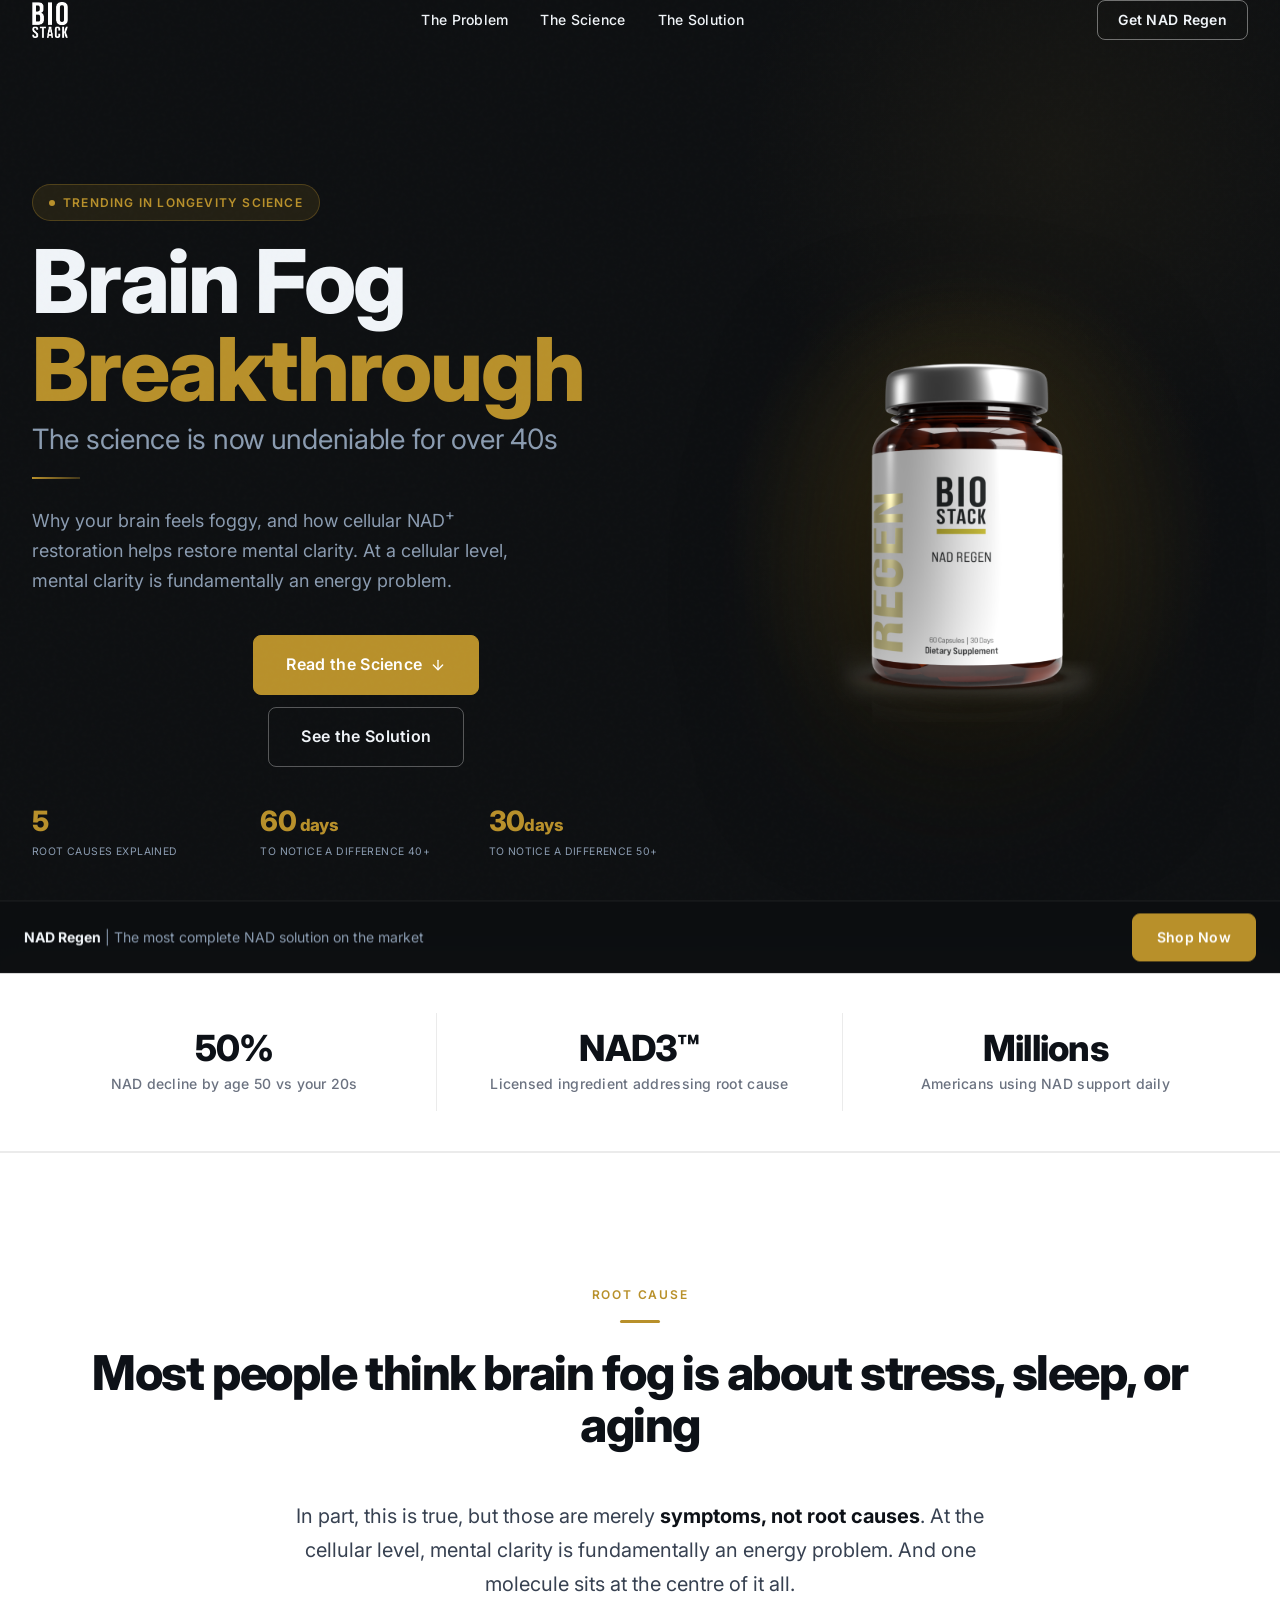
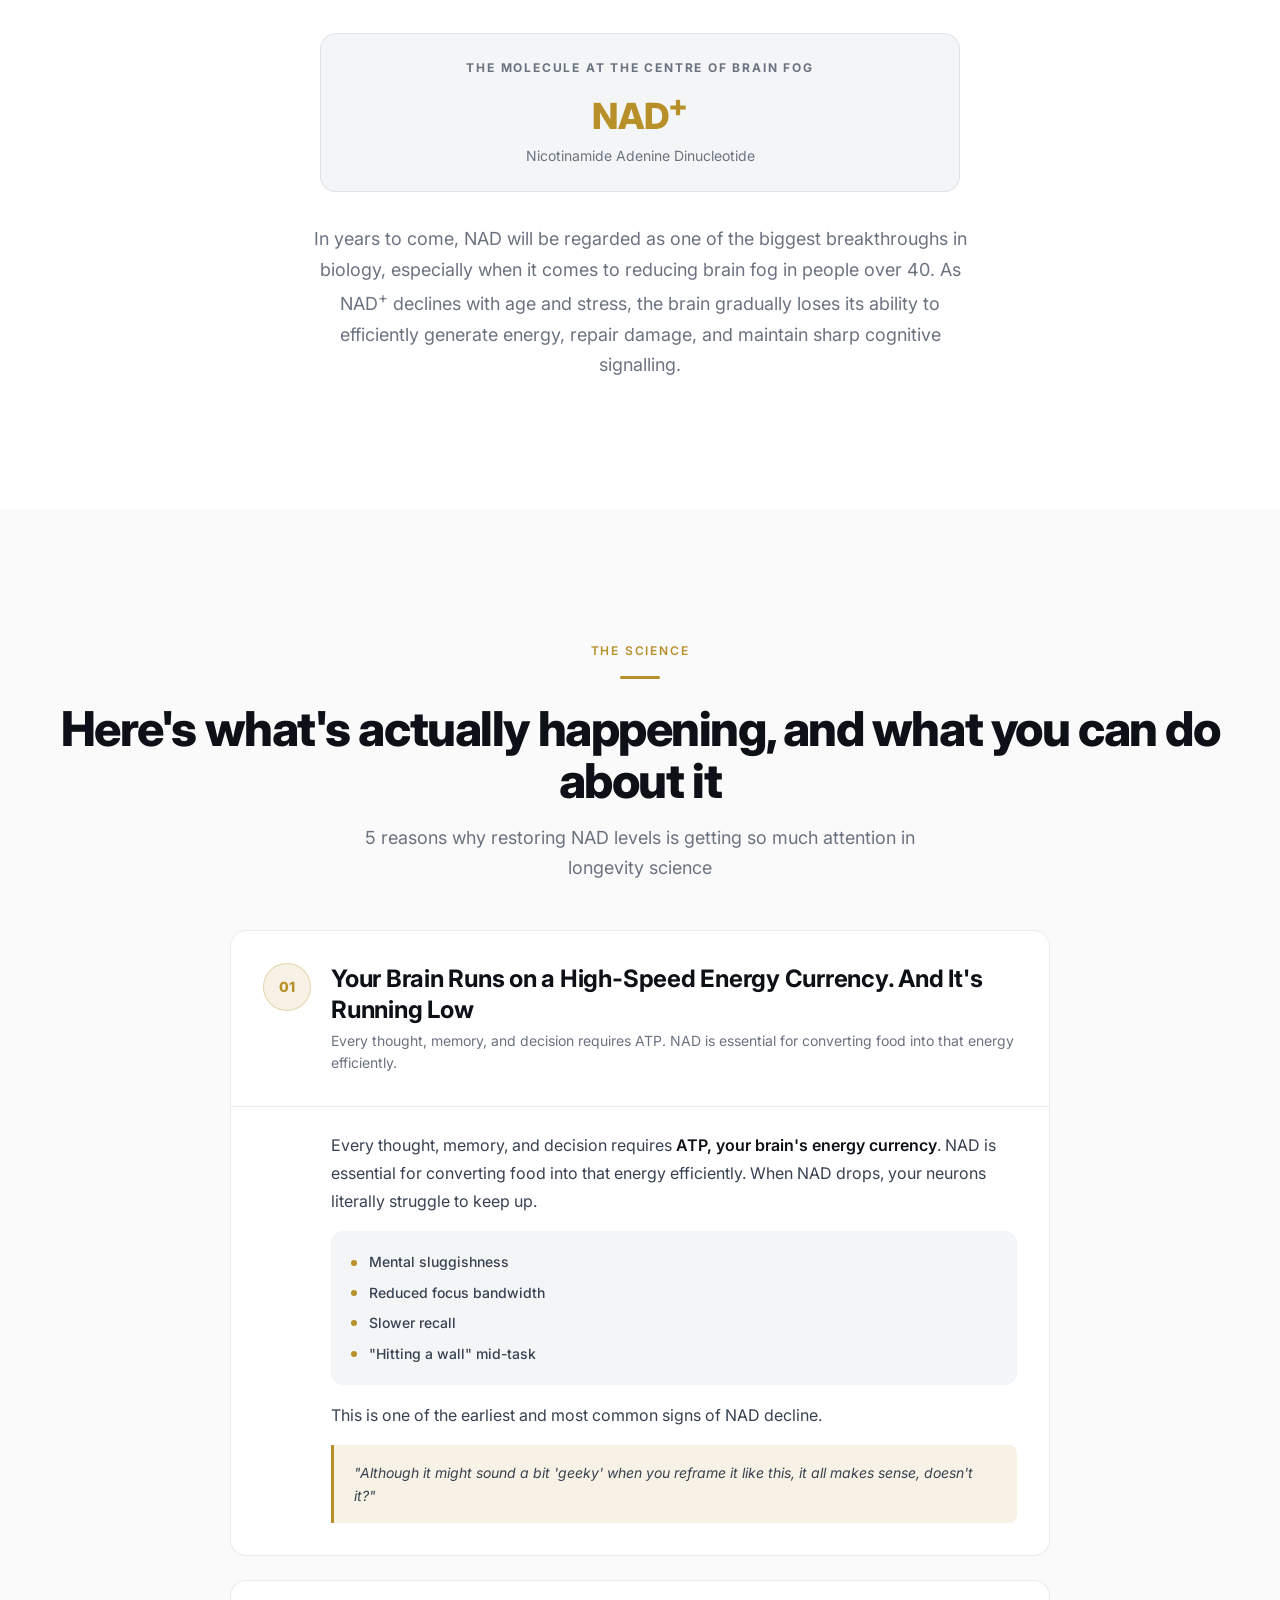
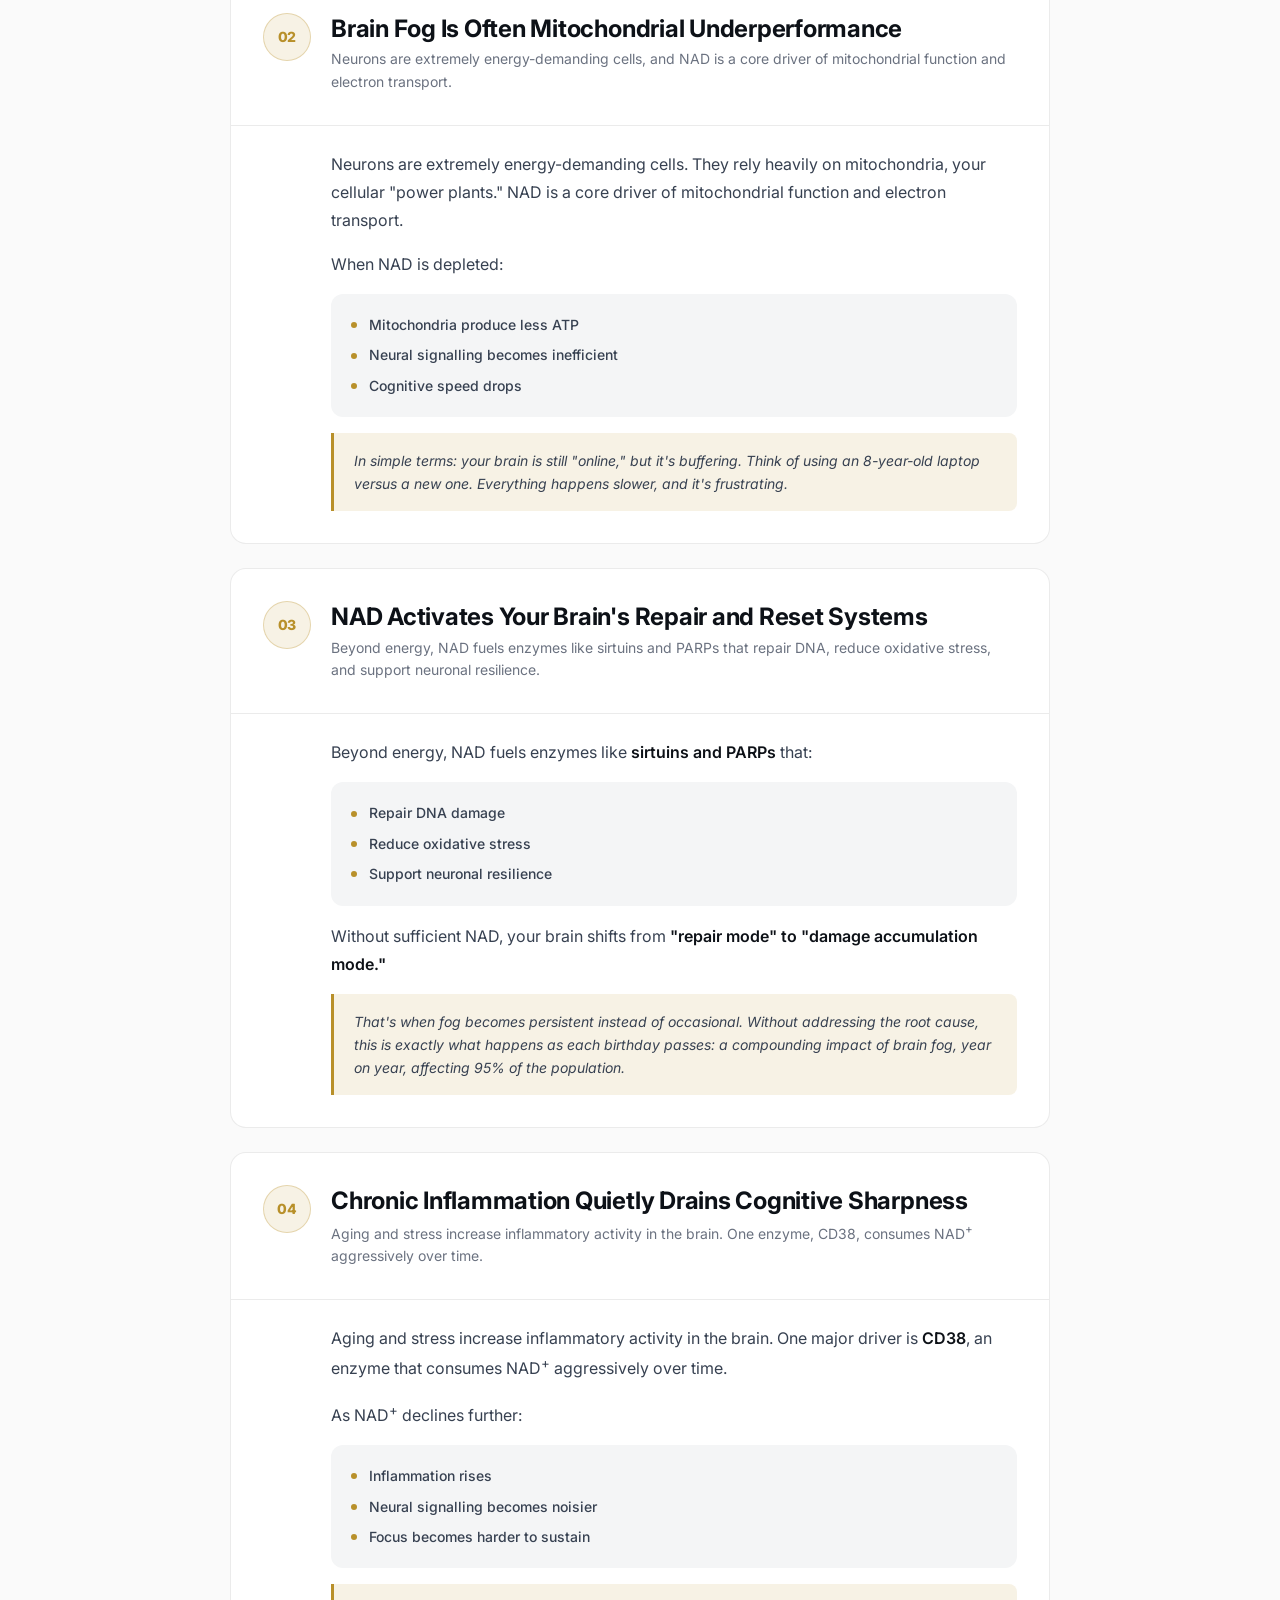
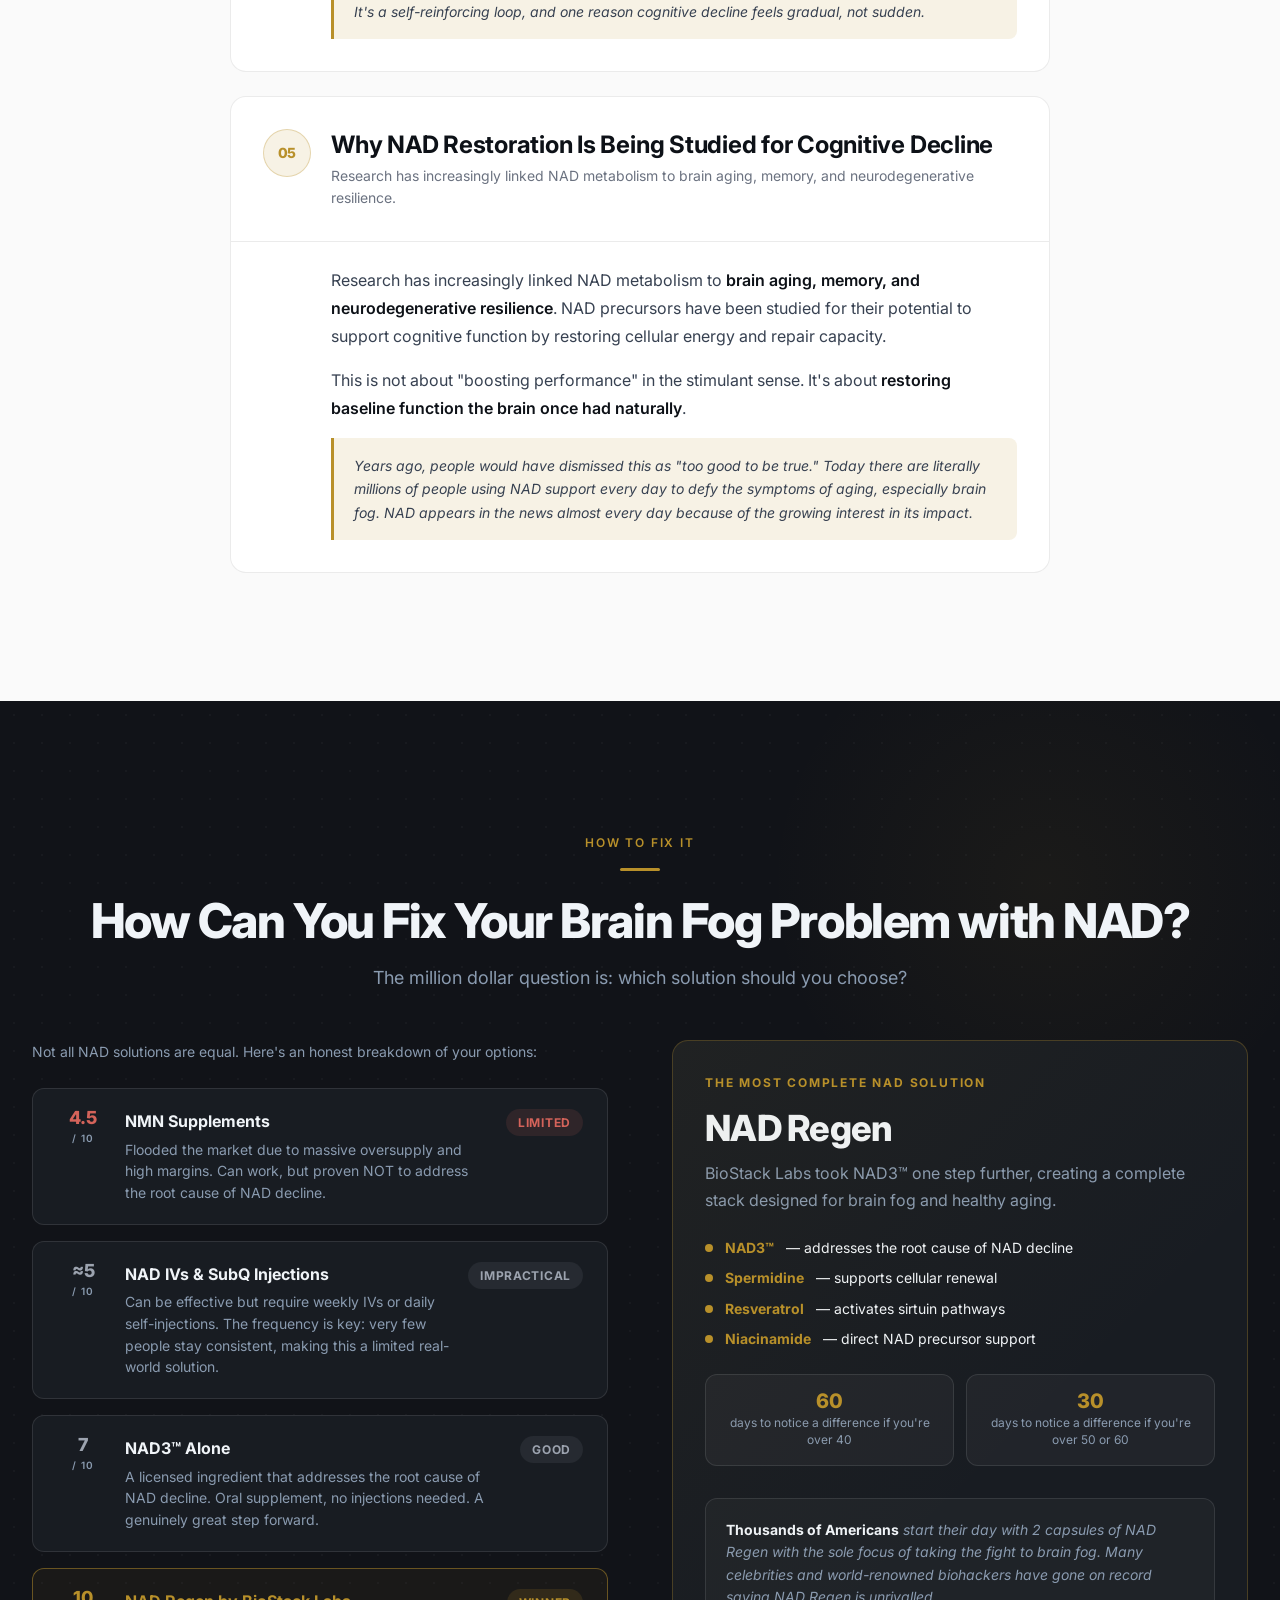
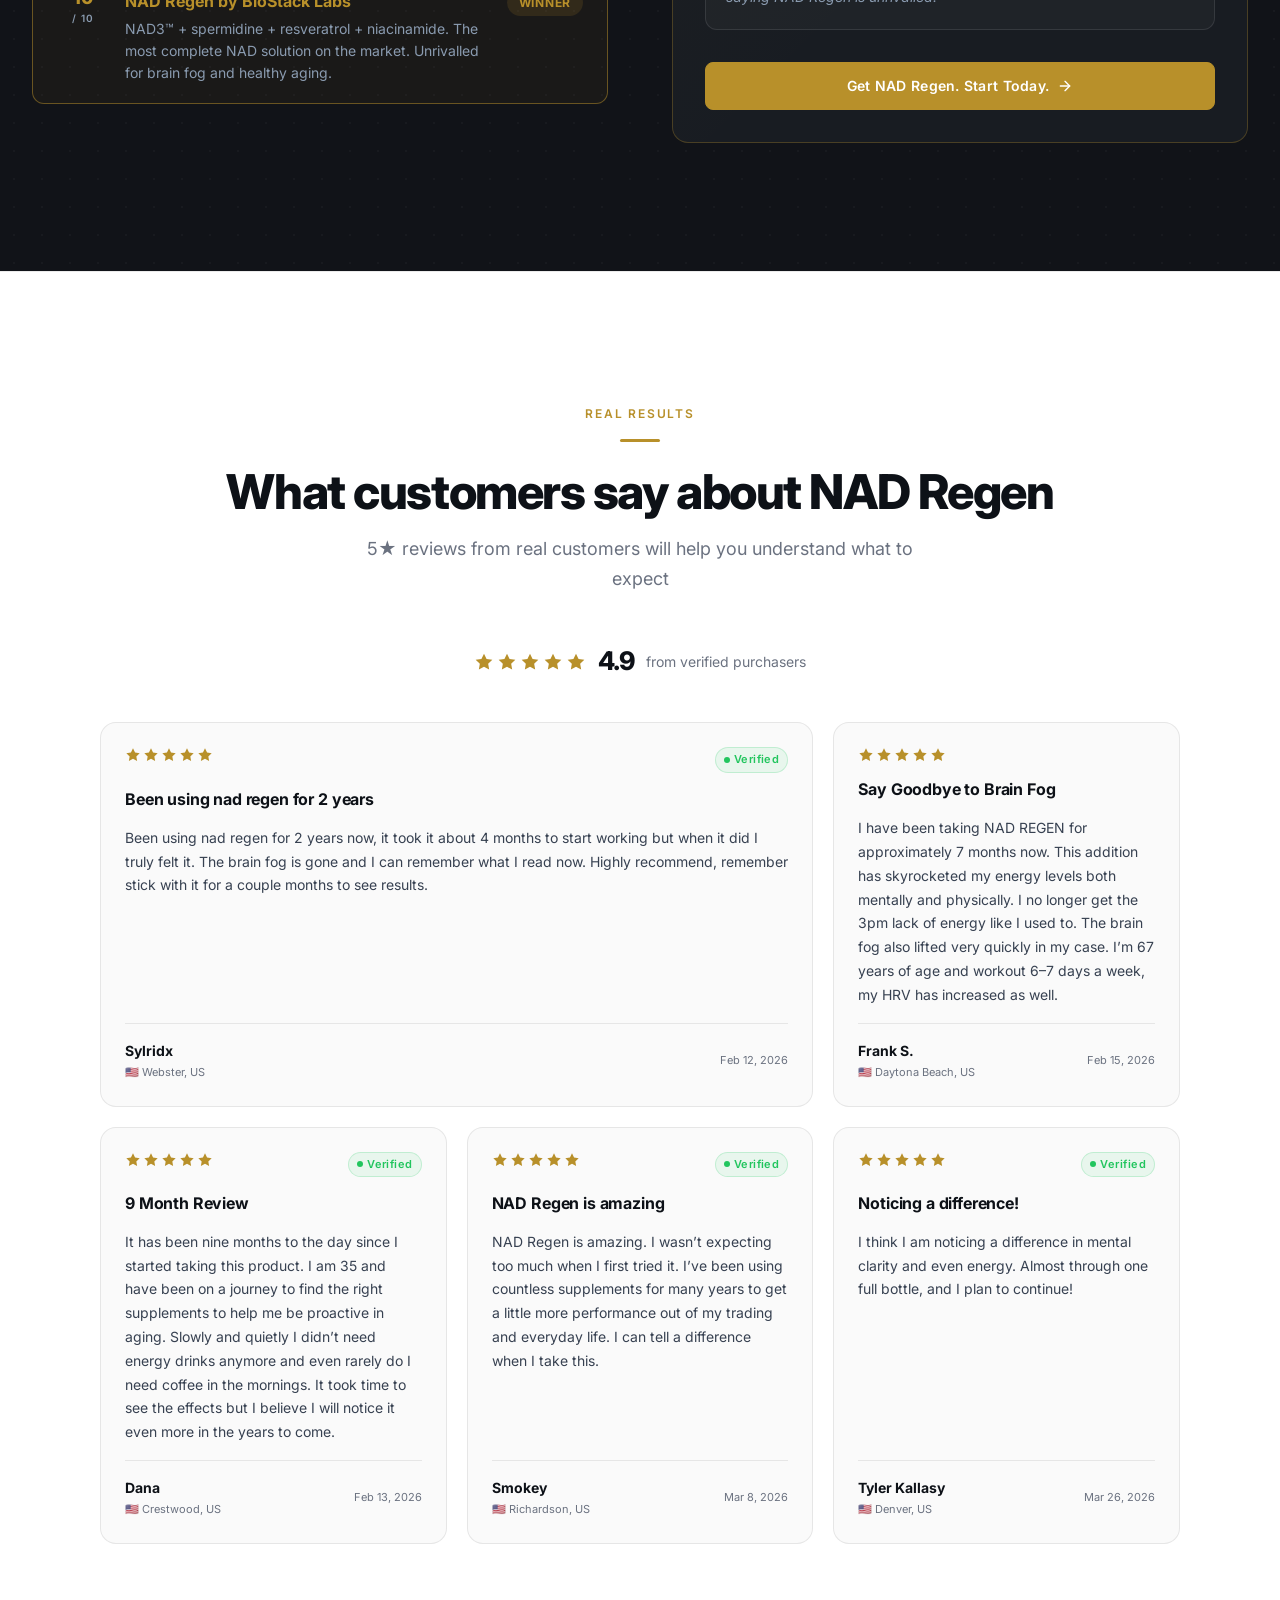
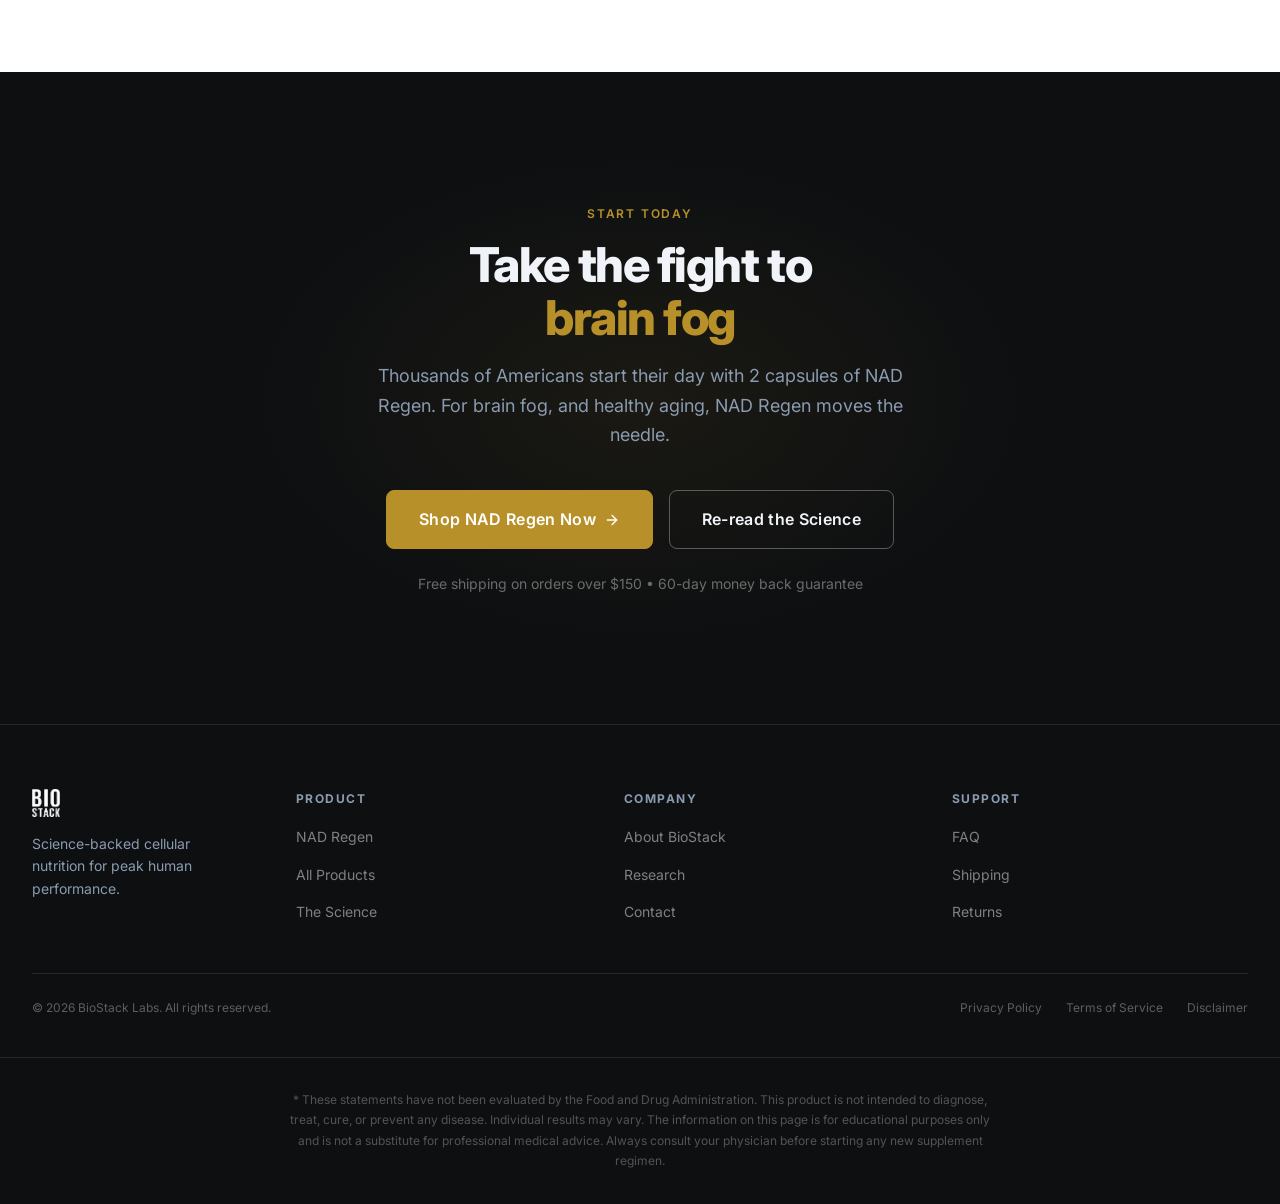
==== commit a4c139dc: "Increase listicle heading font size for scan readers Bumped from clamp(0.95rem, 3vw, 1.25rem) to cla" ====
--- a/index.html
+++ b/index.html
@@ -211,7 +211,7 @@
 
     .listicle-item__title {
       font-family: var(--font-body);
-      font-size: clamp(0.95rem, 3vw, 1.25rem);
+      font-size: clamp(1.1rem, 3.5vw, 1.5rem);
       font-weight: 700;
       color: var(--color-text-primary);
       line-height: 1.3;
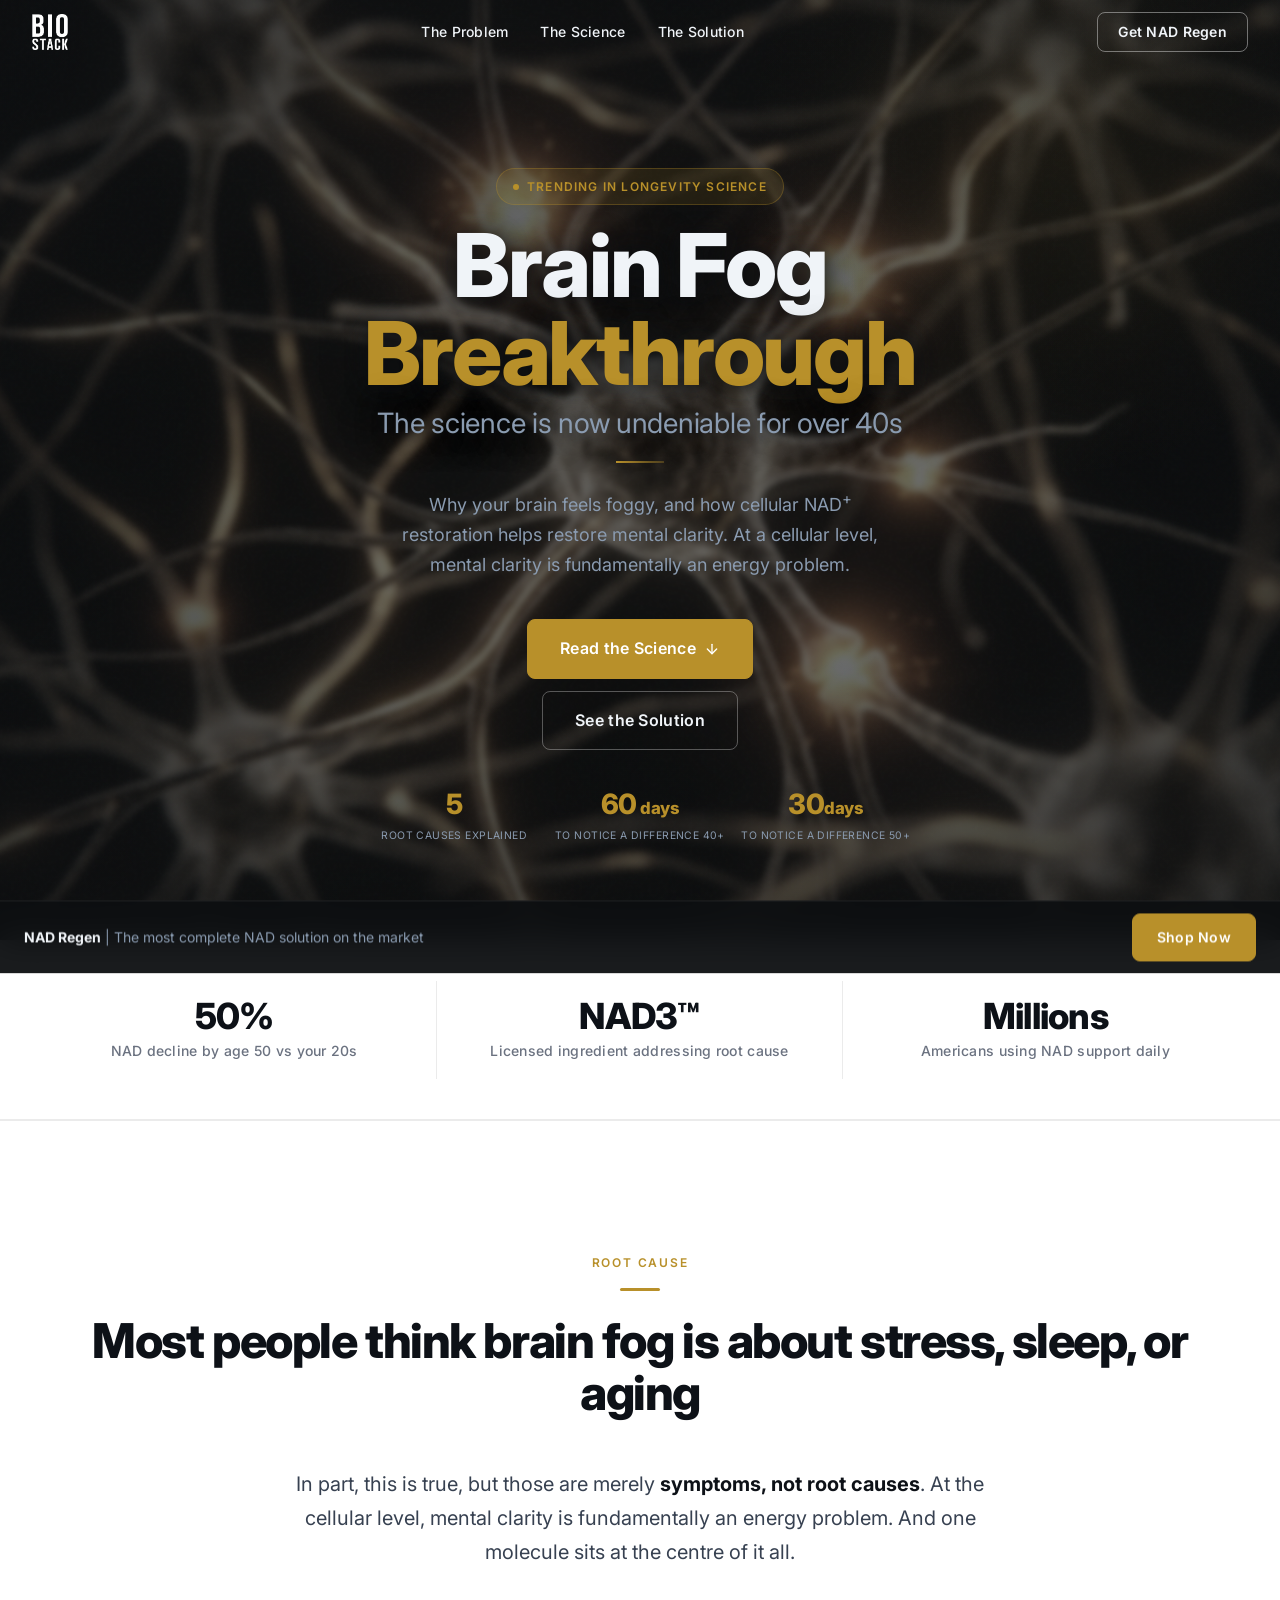
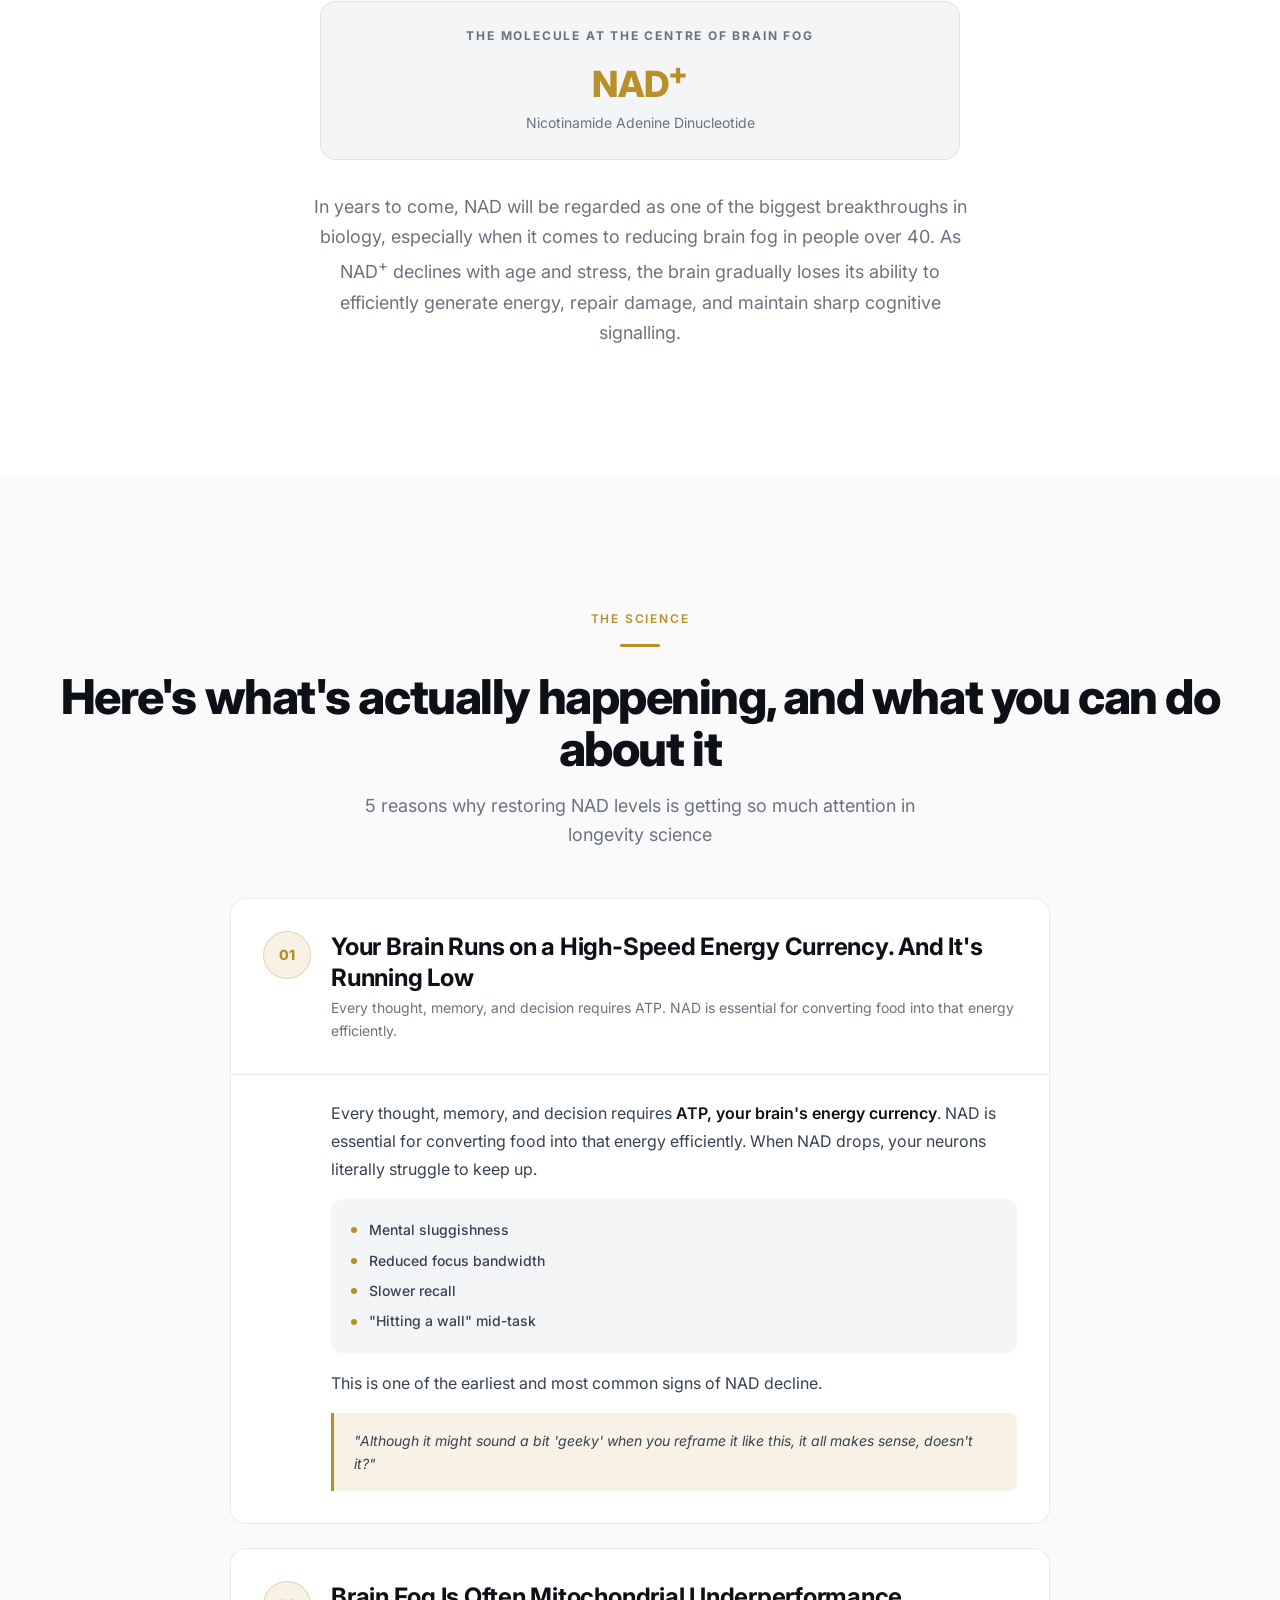
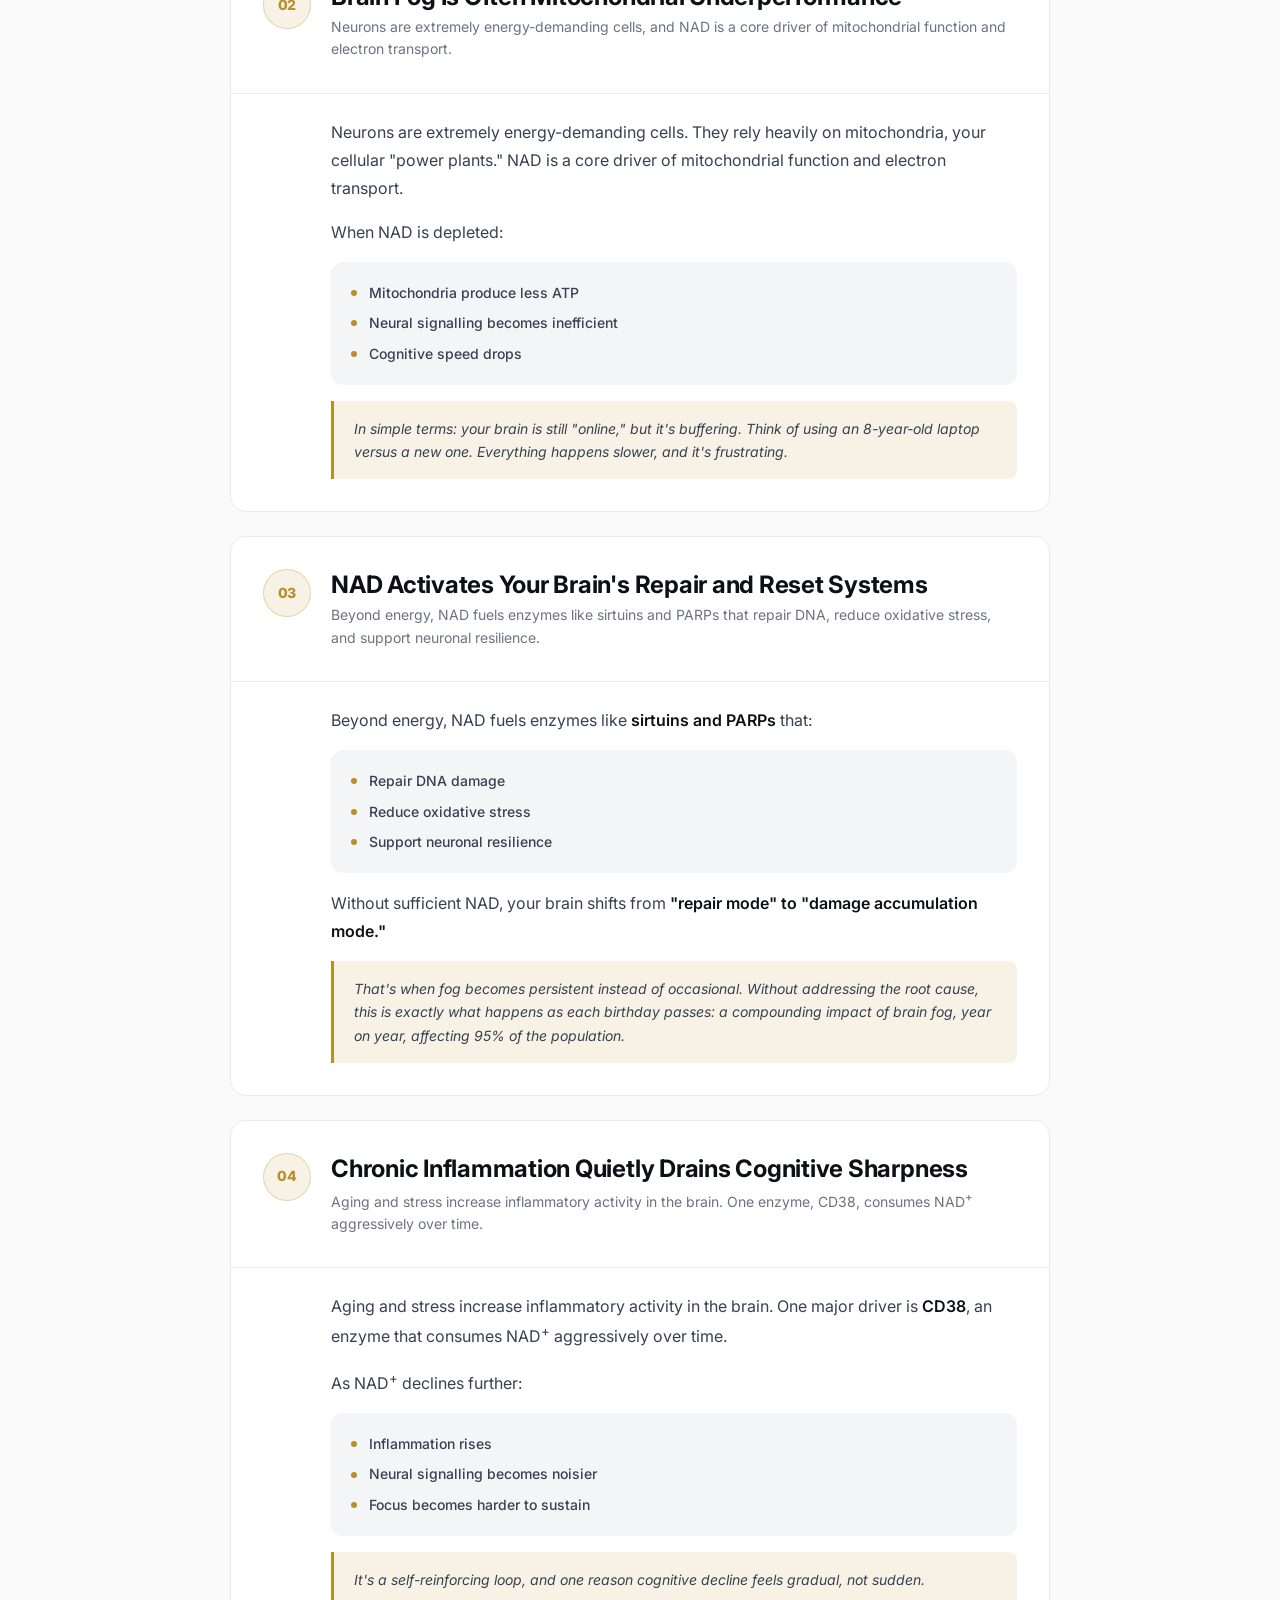
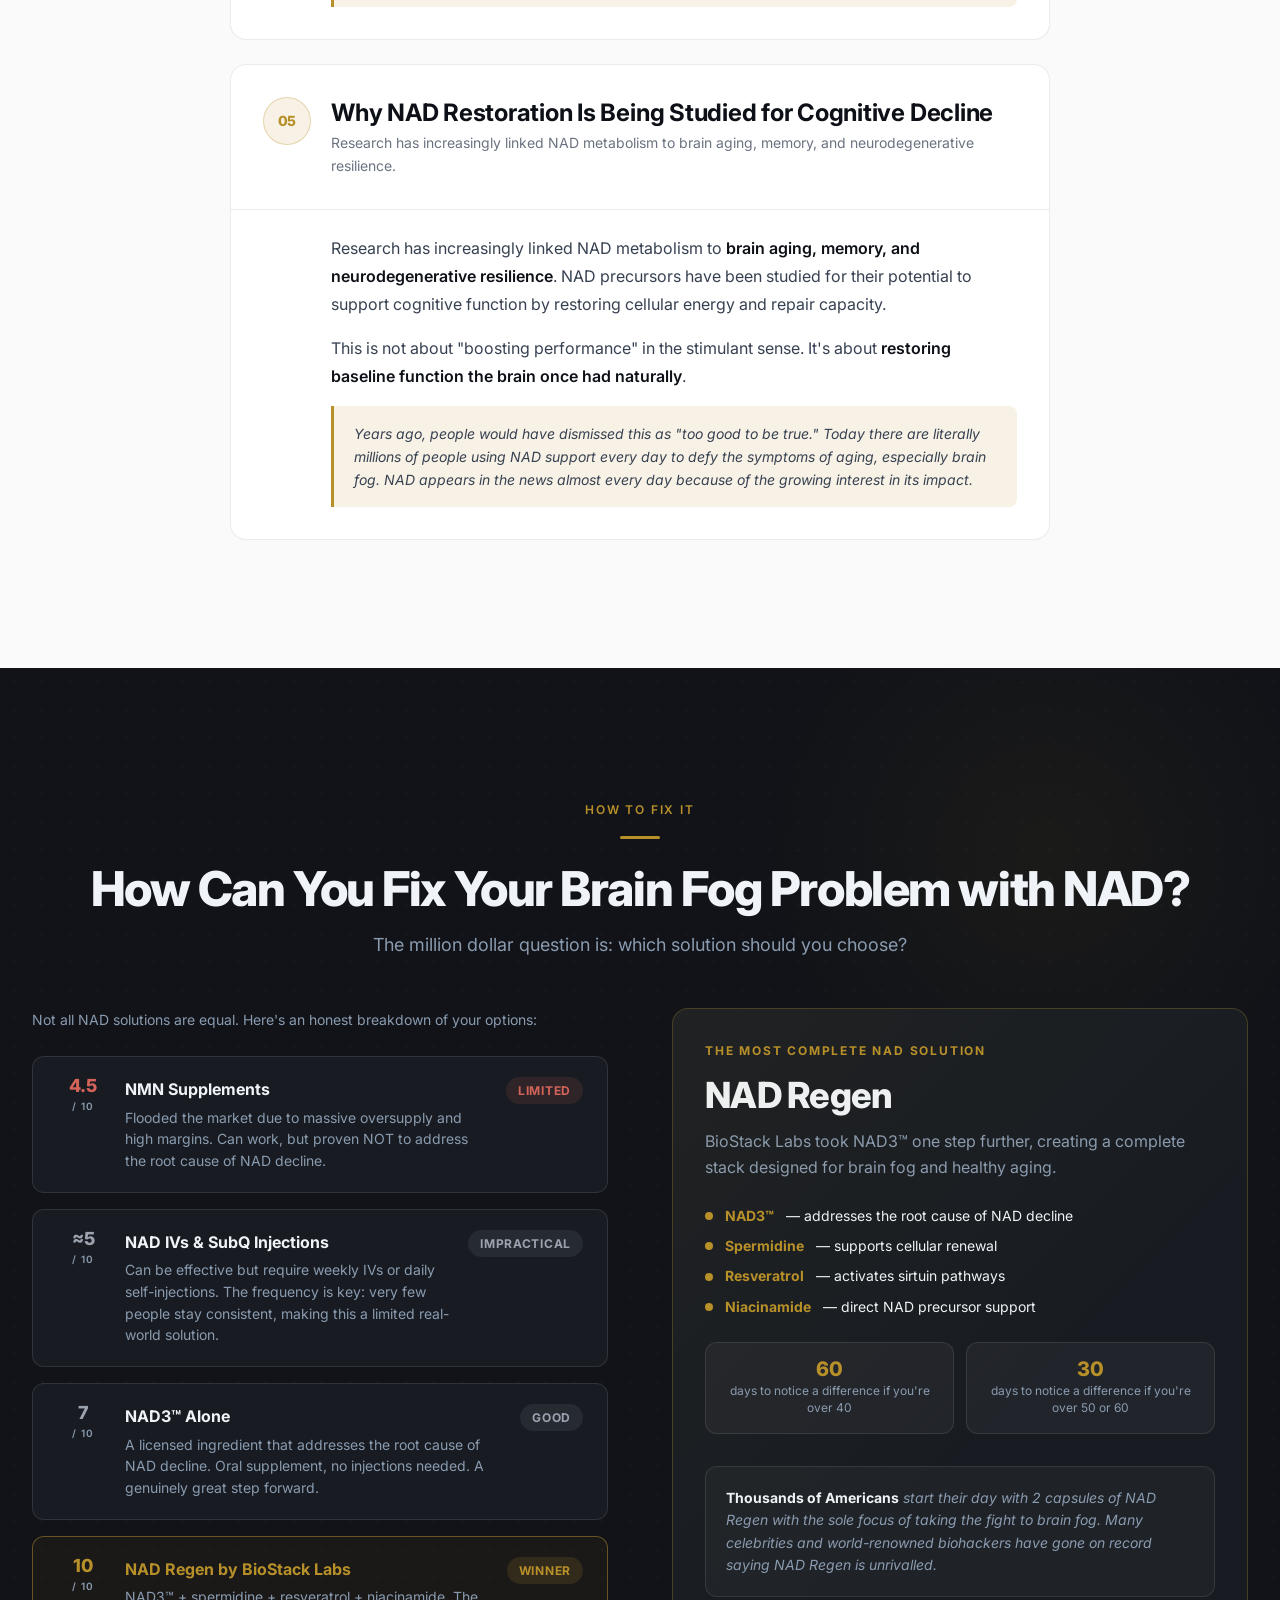
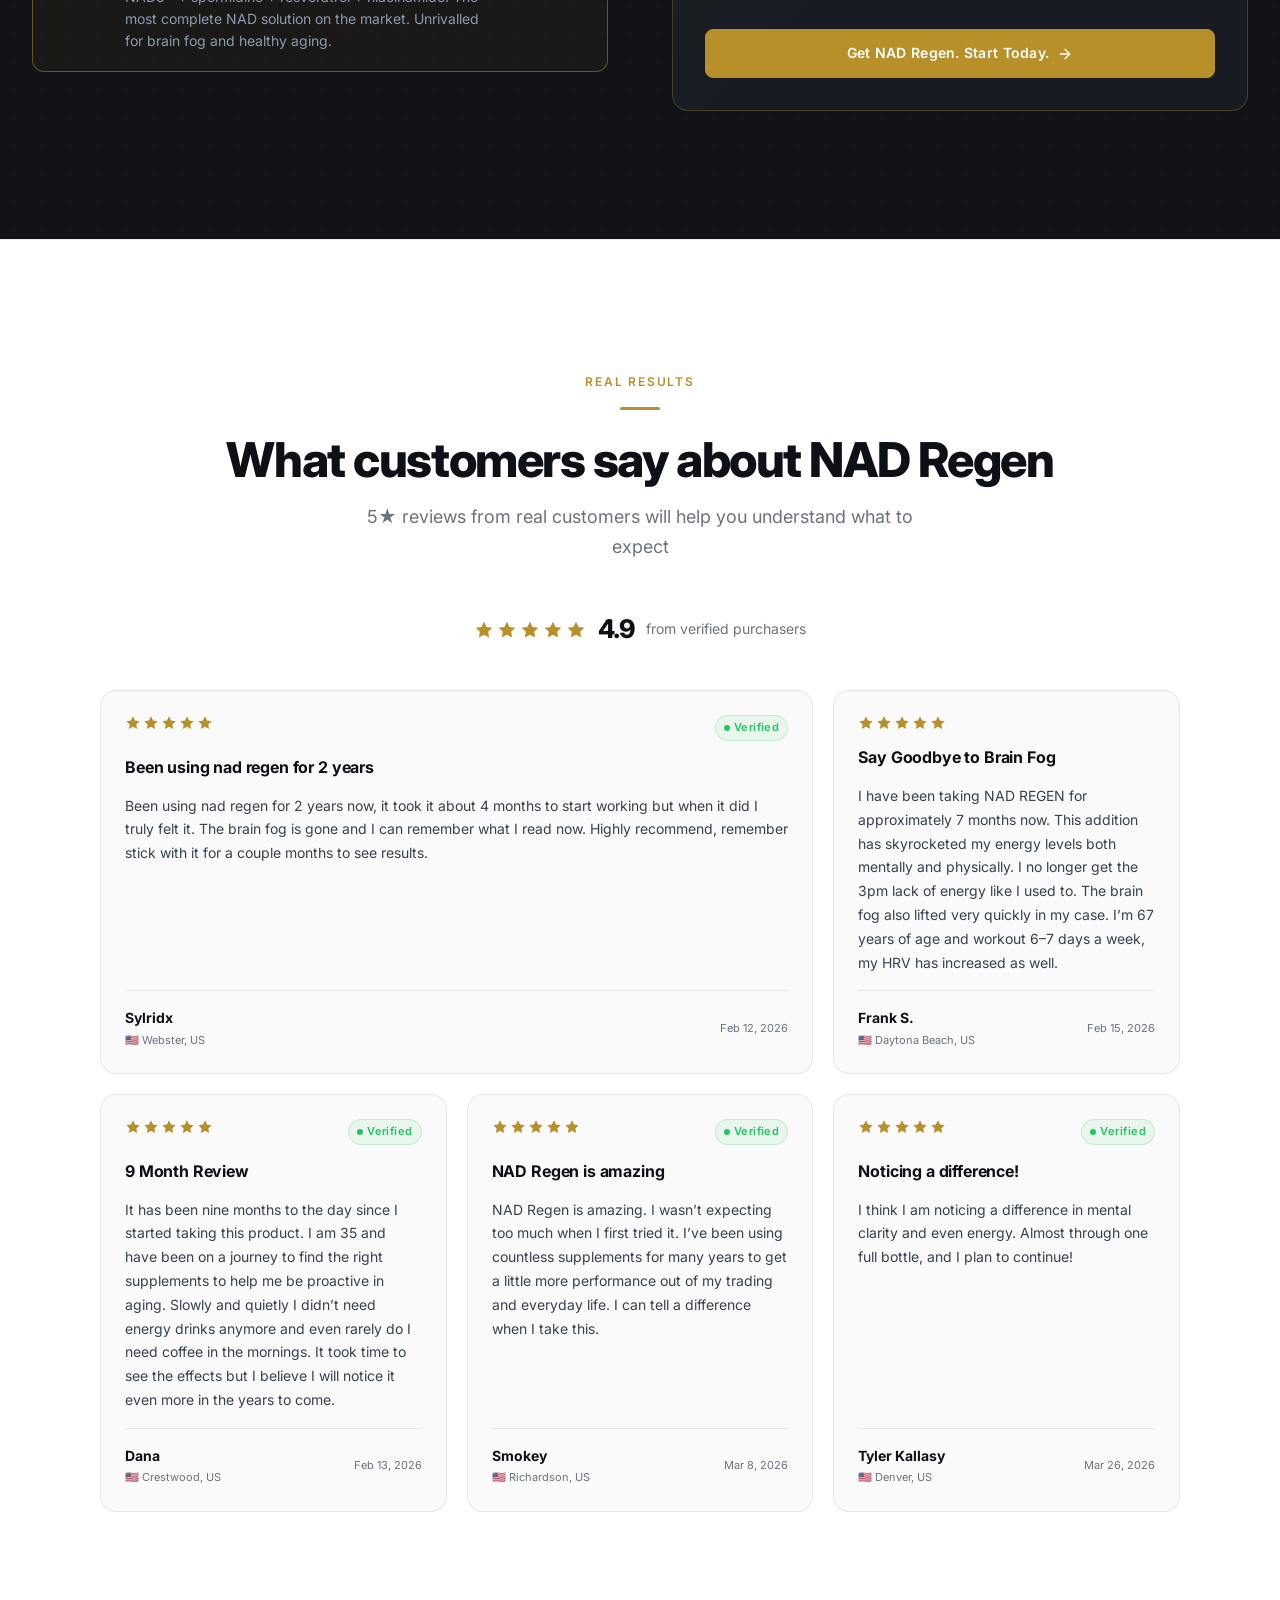
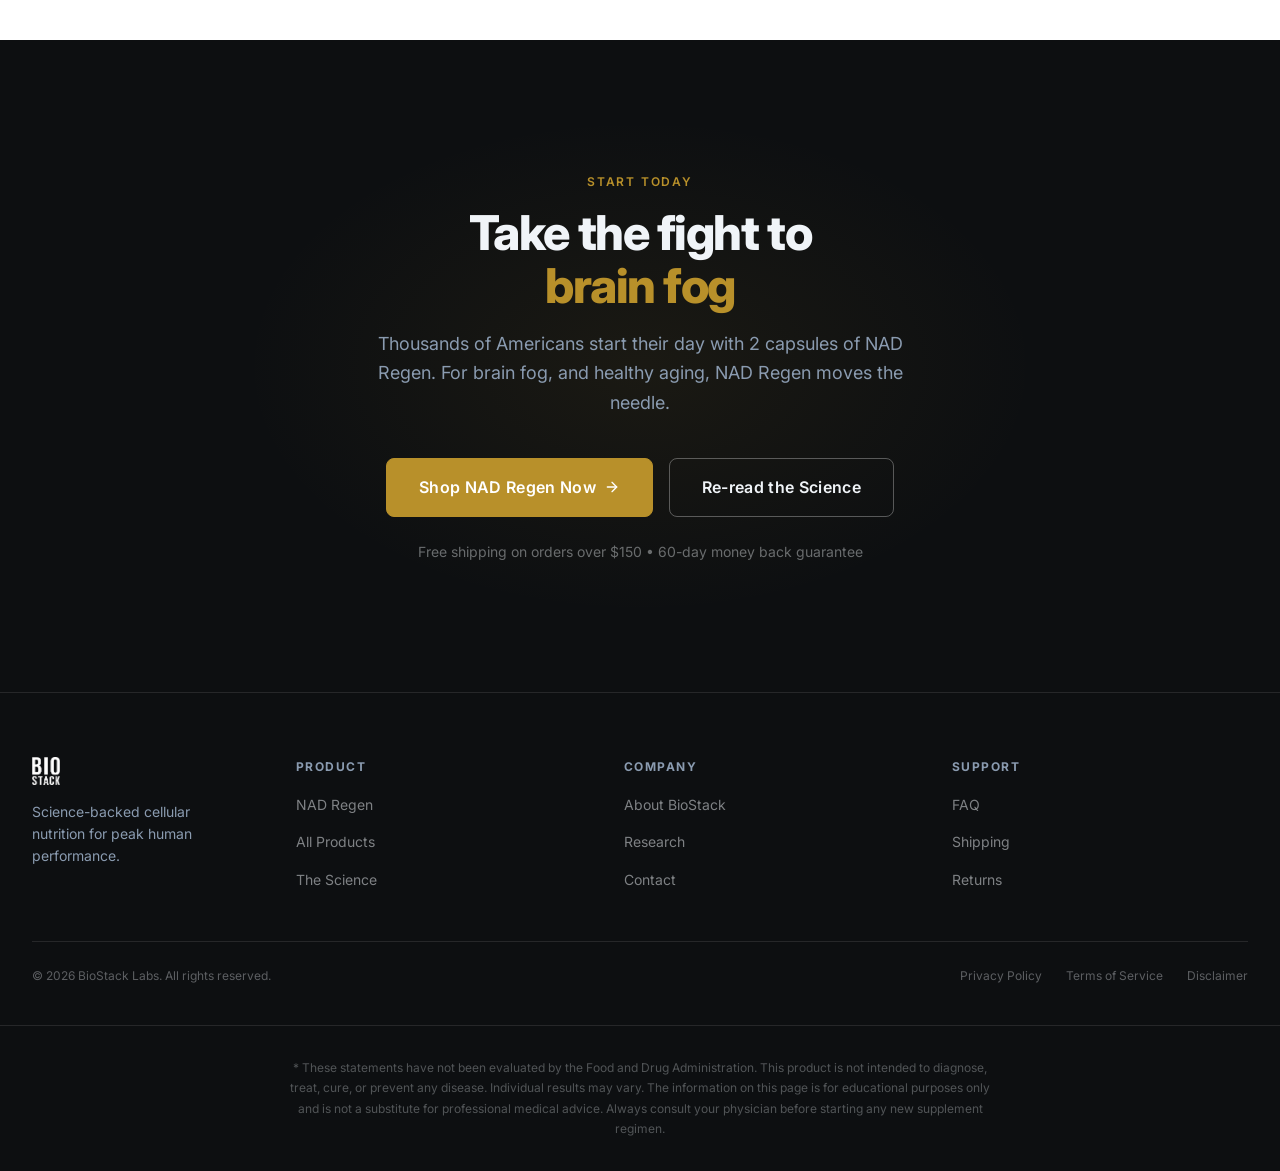
==== commit 77f185ec: "Replace hero bottle image with soft-focus neural background - Add neural-hero.png (synaptic visualiz" ====
--- a/index.html
+++ b/index.html
@@ -6,6 +6,25 @@
   <title>Brain Fog Breakthrough — NAD Regen | BioStack Labs</title>
   <meta name="description" content="Why your brain feels foggy after 40 — and how cellular NAD+ restoration helps restore mental clarity. The science is now undeniable.">
   <link rel="stylesheet" href="style.css">
+
+  <!-- Meta Pixel Code -->
+  <script>
+    !function(f,b,e,v,n,t,s)
+    {if(f.fbq)return;n=f.fbq=function(){n.callMethod?
+    n.callMethod.apply(n,arguments):n.queue.push(arguments)};
+    if(!f._fbq)f._fbq=n;n.push=n;n.loaded=!0;n.version='2.0';
+    n.queue=[];t=b.createElement(e);t.async=!0;
+    t.src=v;s=b.getElementsByTagName(e)[0];
+    s.parentNode.insertBefore(t,s)}(window, document,'script',
+    'https://connect.facebook.net/en_US/fbevents.js');
+    fbq('init', '2676399889319515');
+    fbq('track', 'PageView');
+  </script>
+  <noscript><img height="1" width="1" style="display:none"
+    src="https://www.facebook.com/tr?id=2676399889319515&ev=PageView&noscript=1"
+  /></noscript>
+  <!-- End Meta Pixel Code -->
+
   <style>
     /* ============================================================
        LANDER-SPECIFIC OVERRIDES & ADDITIONS
@@ -912,10 +931,13 @@
   <section class="hero" id="top">
     <div class="hero__bg-grain" aria-hidden="true"></div>
     <div class="hero__bg-glow" aria-hidden="true"></div>
+    <div class="hero__bg-neural" aria-hidden="true">
+      <img src="neural-hero.png" alt="" class="hero__bg-neural-img">
+    </div>
     <div class="container">
-      <div class="hero__grid">
-
-        <div class="hero__content">
+      <div class="hero__grid hero__grid--centered">
+
+        <div class="hero__content hero__content--centered">
           <div class="hero__badge" aria-label="Trending in longevity science">
             <span class="hero__badge-dot" aria-hidden="true"></span>
             Trending in longevity science
@@ -954,15 +976,6 @@
               <span class="hero__stat-value">30<small style="font-size:0.6em">days</small></span>
               <span class="hero__stat-label">To notice a difference 50+</span>
             </div>
-          </div>
-        </div>
-
-        <div class="hero__visual">
-          <div class="hero__bottle-hero">
-            <div class="hero__bottle-glow" aria-hidden="true"></div>
-            <img src="nad-regen-bottle.png"
-                 alt="NAD Regen by BioStack Labs — the most complete NAD solution on the market"
-                 class="hero__bottle-img">
           </div>
         </div>
 
@@ -1281,7 +1294,7 @@
             <strong>Thousands of Americans</strong> start their day with 2 capsules of NAD Regen with the sole focus of taking the fight to brain fog. Many celebrities and world-renowned biohackers have gone on record saying NAD Regen is unrivalled.
           </div>
 
-          <a href="https://biostacklabs.com/pages/nad-regen-triple?variant=v1" class="btn btn--gold" style="width:100%;justify-content:center;" aria-label="Get NAD Regen — start your brain fog fix today">
+          <a href="https://biostacklabs.com/products/nad-regen" class="btn btn--gold" style="width:100%;justify-content:center;" aria-label="Get NAD Regen — start your brain fog fix today">
             Get NAD Regen. Start Today.
             <svg width="16" height="16" viewBox="0 0 24 24" fill="none" stroke="currentColor" stroke-width="2" stroke-linecap="round" stroke-linejoin="round" aria-hidden="true"><line x1="5" y1="12" x2="19" y2="12"/><polyline points="12 5 19 12 12 19"/></svg>
           </a>
@@ -1454,7 +1467,7 @@
           Thousands of Americans start their day with 2 capsules of NAD Regen. For brain fog, and healthy aging, NAD Regen moves the needle.
         </p>
         <div class="final-cta__actions reveal reveal--delay-3">
-          <a href="https://biostacklabs.com/pages/nad-regen-triple?variant=v1" class="btn btn--gold btn--lg" aria-label="Shop NAD Regen now">
+          <a href="https://biostacklabs.com/products/nad-regen" class="btn btn--gold btn--lg" aria-label="Shop NAD Regen now">
             Shop NAD Regen Now
             <svg width="16" height="16" viewBox="0 0 24 24" fill="none" stroke="currentColor" stroke-width="2" stroke-linecap="round" stroke-linejoin="round" aria-hidden="true"><line x1="5" y1="12" x2="19" y2="12"/><polyline points="12 5 19 12 12 19"/></svg>
           </a>
@@ -1479,25 +1492,25 @@
           <div>
             <div class="footer__nav-title">Product</div>
             <ul class="footer__nav-links">
-              <li><a href="#" class="footer__nav-link">NAD Regen</a></li>
-              <li><a href="#" class="footer__nav-link">All Products</a></li>
-              <li><a href="#" class="footer__nav-link">The Science</a></li>
+              <li><a href="https://biostacklabs.com/products/nad-regen" class="footer__nav-link">NAD Regen</a></li>
+              <li><a href="https://biostacklabs.com/collections/all-products" class="footer__nav-link">All Products</a></li>
+              <li><a href="https://biostacklabs.com/blogs/articles" class="footer__nav-link">The Science</a></li>
             </ul>
           </div>
           <div>
             <div class="footer__nav-title">Company</div>
             <ul class="footer__nav-links">
-              <li><a href="#" class="footer__nav-link">About BioStack</a></li>
-              <li><a href="#" class="footer__nav-link">Research</a></li>
-              <li><a href="#" class="footer__nav-link">Contact</a></li>
+              <li><a href="https://biostacklabs.com/pages/about-us" class="footer__nav-link">About BioStack</a></li>
+              <li><a href="https://biostacklabs.com/blogs/articles" class="footer__nav-link">Research</a></li>
+              <li><a href="https://biostacklabs.com/pages/contact-us" class="footer__nav-link">Contact</a></li>
             </ul>
           </div>
           <div>
             <div class="footer__nav-title">Support</div>
             <ul class="footer__nav-links">
-              <li><a href="#" class="footer__nav-link">FAQ</a></li>
-              <li><a href="#" class="footer__nav-link">Shipping</a></li>
-              <li><a href="#" class="footer__nav-link">Returns</a></li>
+              <li><a href="https://biostacklabs.com/pages/contact-us" class="footer__nav-link">FAQ</a></li>
+              <li><a href="https://biostacklabs.com/policies/refund-policy" class="footer__nav-link">Shipping</a></li>
+              <li><a href="https://biostacklabs.com/policies/refund-policy" class="footer__nav-link">Returns</a></li>
             </ul>
           </div>
         </div>
@@ -1505,9 +1518,9 @@
       <div class="footer__bottom">
         <span class="footer__copyright">&copy; 2026 BioStack Labs. All rights reserved.</span>
         <div class="footer__legal-links">
-          <a href="#" class="footer__legal-link">Privacy Policy</a>
-          <a href="#" class="footer__legal-link">Terms of Service</a>
-          <a href="#" class="footer__legal-link">Disclaimer</a>
+          <a href="https://biostacklabs.com/policies/privacy-policy" class="footer__legal-link">Privacy Policy</a>
+          <a href="https://biostacklabs.com/pages/terms-of-service" class="footer__legal-link">Terms of Service</a>
+          <a href="https://biostacklabs.com/pages/terms-of-service" class="footer__legal-link">Disclaimer</a>
         </div>
       </div>
     </div>
@@ -1525,7 +1538,7 @@
   <!-- Sticky CTA bar -->
   <div class="sticky-cta" id="stickyCta" role="complementary" aria-label="Quick purchase CTA">
     <p class="sticky-cta__text"><strong>NAD Regen</strong> | The most complete NAD solution on the market</p>
-    <a href="https://biostacklabs.com/pages/nad-regen-triple?variant=v1" class="btn btn--gold" style="white-space:nowrap" aria-label="Shop NAD Regen now">Shop Now</a>
+    <a href="https://biostacklabs.com/products/nad-regen" class="btn btn--gold" style="white-space:nowrap" aria-label="Shop NAD Regen now">Shop Now</a>
   </div>
 
   <!-- ============================================================
@@ -1605,5 +1618,8 @@
     });
   </script>
 
+  <!-- GoAffPro Affiliate Tracking -->
+  <script type="text/javascript" src="https://api.goaffpro.com/loader.js?shop=biostack-labs.myshopify.com"></script>
+
 </body>
 </html>
--- a/style.css
+++ b/style.css
@@ -189,6 +189,7 @@
   left: 0;
   right: 0;
   height: var(--nav-height);
+  padding-top: var(--space-3);
   z-index: 100;
   transition: background var(--transition-normal), box-shadow var(--transition-normal);
 }
@@ -344,6 +345,7 @@
 .hero__bg-grain {
   position: absolute;
   inset: 0;
+  z-index: 1;
   background-image: url("data:image/svg+xml,%3Csvg viewBox='0 0 256 256' xmlns='http://www.w3.org/2000/svg'%3E%3Cfilter id='noise'%3E%3CfeTurbulence type='fractalNoise' baseFrequency='0.9' numOctaves='4' stitchTiles='stitch'/%3E%3C/filter%3E%3Crect width='100%25' height='100%25' filter='url(%23noise)' opacity='0.04'/%3E%3C/svg%3E");
   opacity: 0.4;
   pointer-events: none;
@@ -353,6 +355,7 @@
   position: absolute;
   top: -20%;
   right: -10%;
+  z-index: 1;
   width: 700px;
   height: 700px;
   background: radial-gradient(ellipse, rgba(184,144,42,0.06) 0%, transparent 65%);
@@ -367,6 +370,8 @@
   width: 100%;
   padding-top: var(--nav-height);
   min-height: 100vh;
+  position: relative;
+  z-index: 2;
 }
 
 @media (min-width: 1024px) {
@@ -416,6 +421,7 @@
   letter-spacing: -0.025em;
   color: var(--color-text-on-dark);
   margin-bottom: var(--space-6);
+  text-shadow: 0 2px 20px rgba(13,15,17,0.8), 0 0 40px rgba(13,15,17,0.5);
 }
 
 .hero__headline em {
@@ -463,86 +469,88 @@
   }
 }
 
-/* ---- Bottle image hero ---- */
-.hero__bottle-hero {
-  position: relative;
-  display: flex;
-  align-items: center;
-  justify-content: center;
+/* ---- Neural background layer ---- */
+.hero__bg-neural {
+  position: absolute;
+  inset: 0;
+  z-index: 0;
+  overflow: hidden;
+  pointer-events: none;
+}
+
+.hero__bg-neural-img {
   width: 100%;
-}
-
-/* Ambient gold glow behind the bottle */
-.hero__bottle-glow {
+  height: 100%;
+  object-fit: cover;
+  object-position: center center;
+  opacity: 0.38;
+  filter: blur(3px) saturate(0.6);
+  transform: scale(1.08);
+  animation: neuralDrift 20s ease-in-out infinite;
+}
+
+@keyframes neuralDrift {
+  0%, 100% { transform: scale(1.08) translate(0, 0); }
+  33%      { transform: scale(1.10) translate(-1%, 0.5%); }
+  66%      { transform: scale(1.06) translate(0.5%, -0.5%); }
+}
+
+/* Subtle edge-only vignette — keeps centre bright, darkens perimeter */
+.hero__bg-neural::after {
+  content: '';
   position: absolute;
-  width: 500px;
-  height: 500px;
-  background: radial-gradient(ellipse at center,
-    rgba(184, 144, 42, 0.2) 0%,
-    rgba(184, 144, 42, 0.07) 40%,
-    transparent 70%
-  );
-  border-radius: 50%;
+  inset: 0;
+  background: radial-gradient(ellipse at 50% 50%, transparent 35%, rgba(13,15,17,0.65) 100%);
   pointer-events: none;
-  z-index: 0;
-  animation: glowPulse 4s ease-in-out infinite;
-}
-
-.hero__bottle-img {
-  position: relative;
-  z-index: 1;
-  /* Mobile-first: smaller bottle */
-  width: 200px;
-  max-width: 65vw;
-  filter:
-    drop-shadow(0 20px 40px rgba(0,0,0,0.8))
-    drop-shadow(0 0 30px rgba(184,144,42,0.2));
-  animation: bottleFloat 6s ease-in-out infinite;
-  transform-origin: center bottom;
-}
-
-@media (min-width: 480px) {
-  .hero__bottle-img { width: 240px; }
-}
-
-@media (min-width: 768px) {
-  .hero__bottle-img { width: 300px; }
-}
-
-@media (min-width: 1024px) {
-  .hero__bottle-img {
-    width: 340px;
-    max-width: 90%;
-    filter:
-      drop-shadow(0 40px 80px rgba(0,0,0,0.8))
-      drop-shadow(0 0 60px rgba(184,144,42,0.2));
-  }
-}
-
-@media (min-width: 1280px) {
-  .hero__bottle-img { width: 400px; }
-}
-
-@media (min-width: 1440px) {
-  .hero__bottle-img { width: 460px; }
-}
-
-@keyframes bottleFloat {
-  0%, 100% { transform: translateY(0px) rotate(0deg); }
-  33%       { transform: translateY(-16px) rotate(0.5deg); }
-  66%       { transform: translateY(-7px) rotate(-0.3deg); }
-}
-
-@keyframes glowPulse {
-  0%, 100% { opacity: 1; transform: scale(1); }
-  50%       { opacity: 0.7; transform: scale(0.92); }
 }
 
 @media (prefers-reduced-motion: reduce) {
-  .hero__bottle-img,
-  .hero__bottle-glow {
+  .hero__bg-neural-img {
     animation: none;
   }
+}
+
+/* ---- Centered hero grid (single-column) ---- */
+.hero__grid--centered {
+  grid-template-columns: 1fr;
+  justify-items: center;
+  text-align: center;
+  min-height: 100vh;
+}
+
+@media (min-width: 1024px) {
+  .hero__grid--centered {
+    grid-template-columns: 1fr;
+  }
+}
+
+.hero__content--centered {
+  max-width: 720px;
+  margin: 0 auto;
+  display: flex;
+  flex-direction: column;
+  align-items: center;
+}
+
+.hero__content--centered .hero__subheadline {
+  margin-left: auto;
+  margin-right: auto;
+  text-align: center;
+}
+
+.hero__content--centered .hero__rule {
+  margin-left: auto;
+  margin-right: auto;
+}
+
+.hero__content--centered .hero__stat-row {
+  justify-items: center;
+}
+
+.hero__content--centered .hero__actions {
+  align-items: center;
+  width: 100%;
+  max-width: 340px;
 }
 
 /* ============================================================
